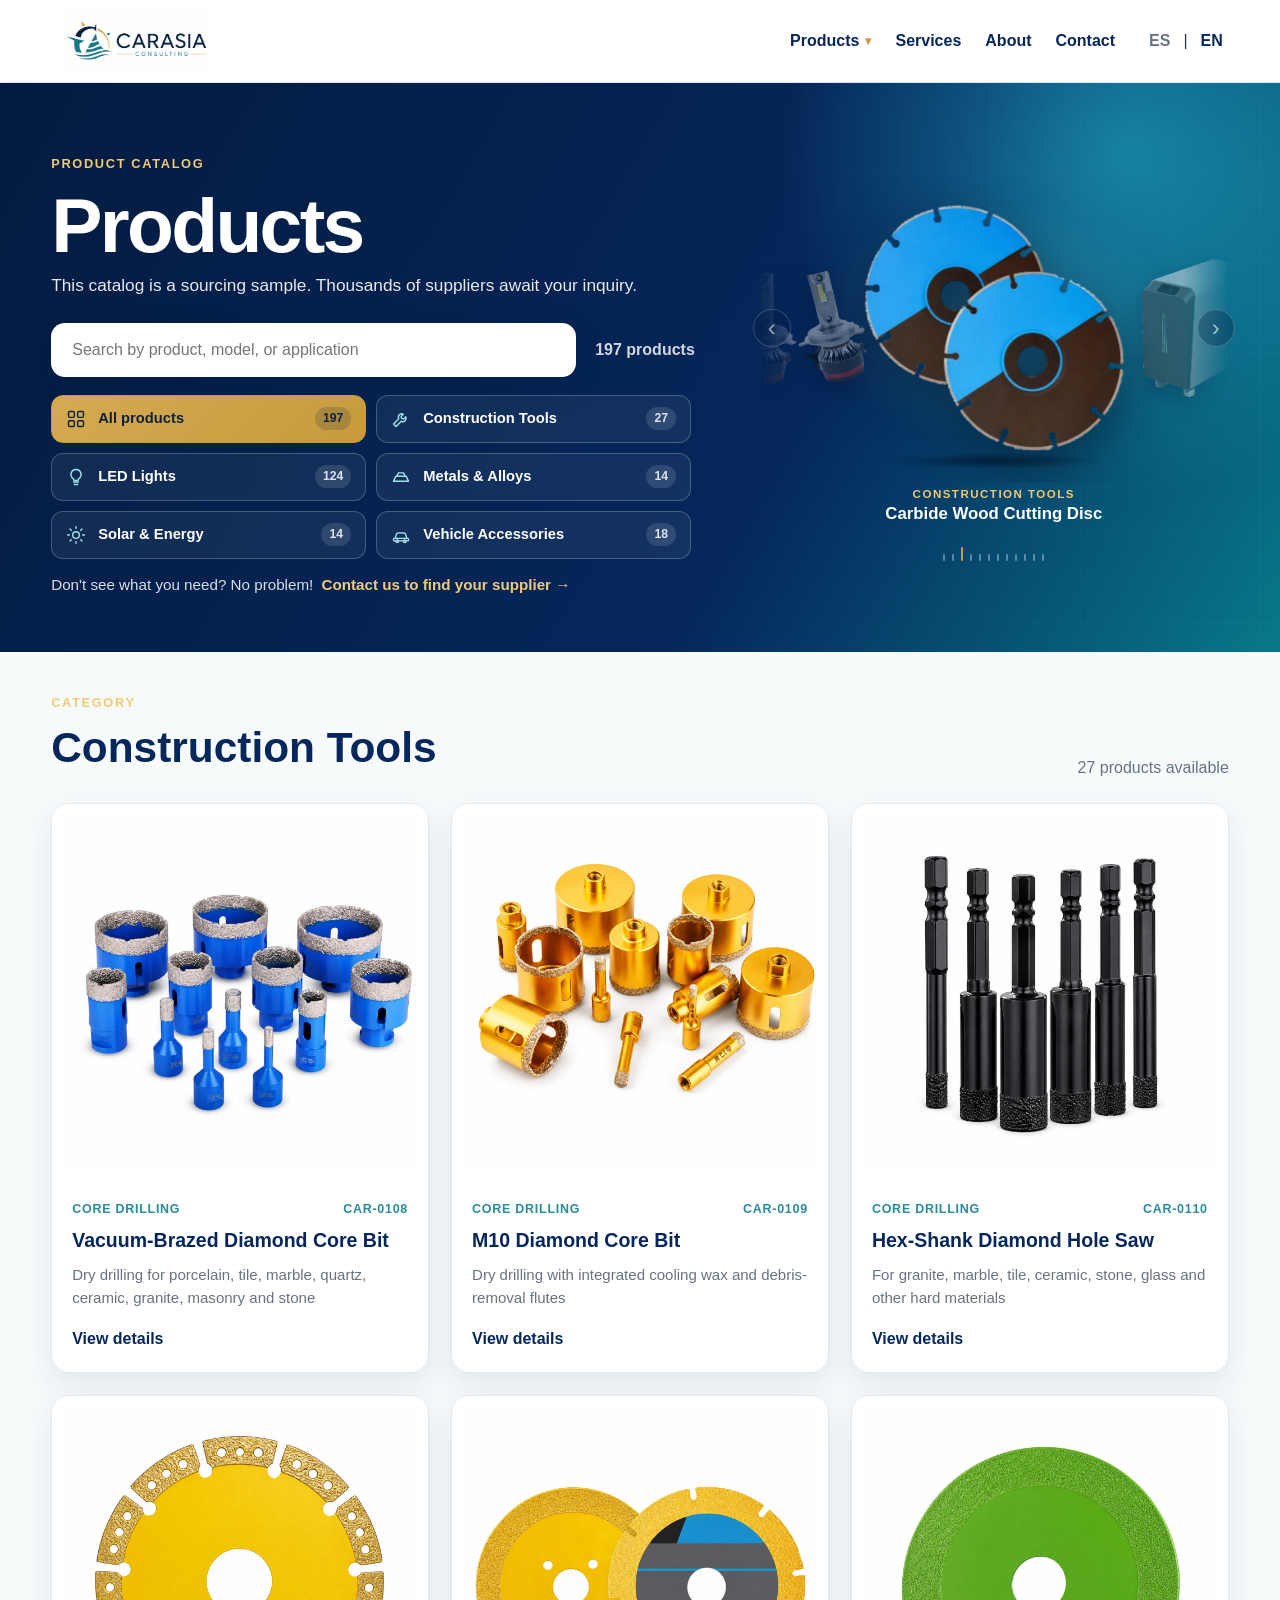
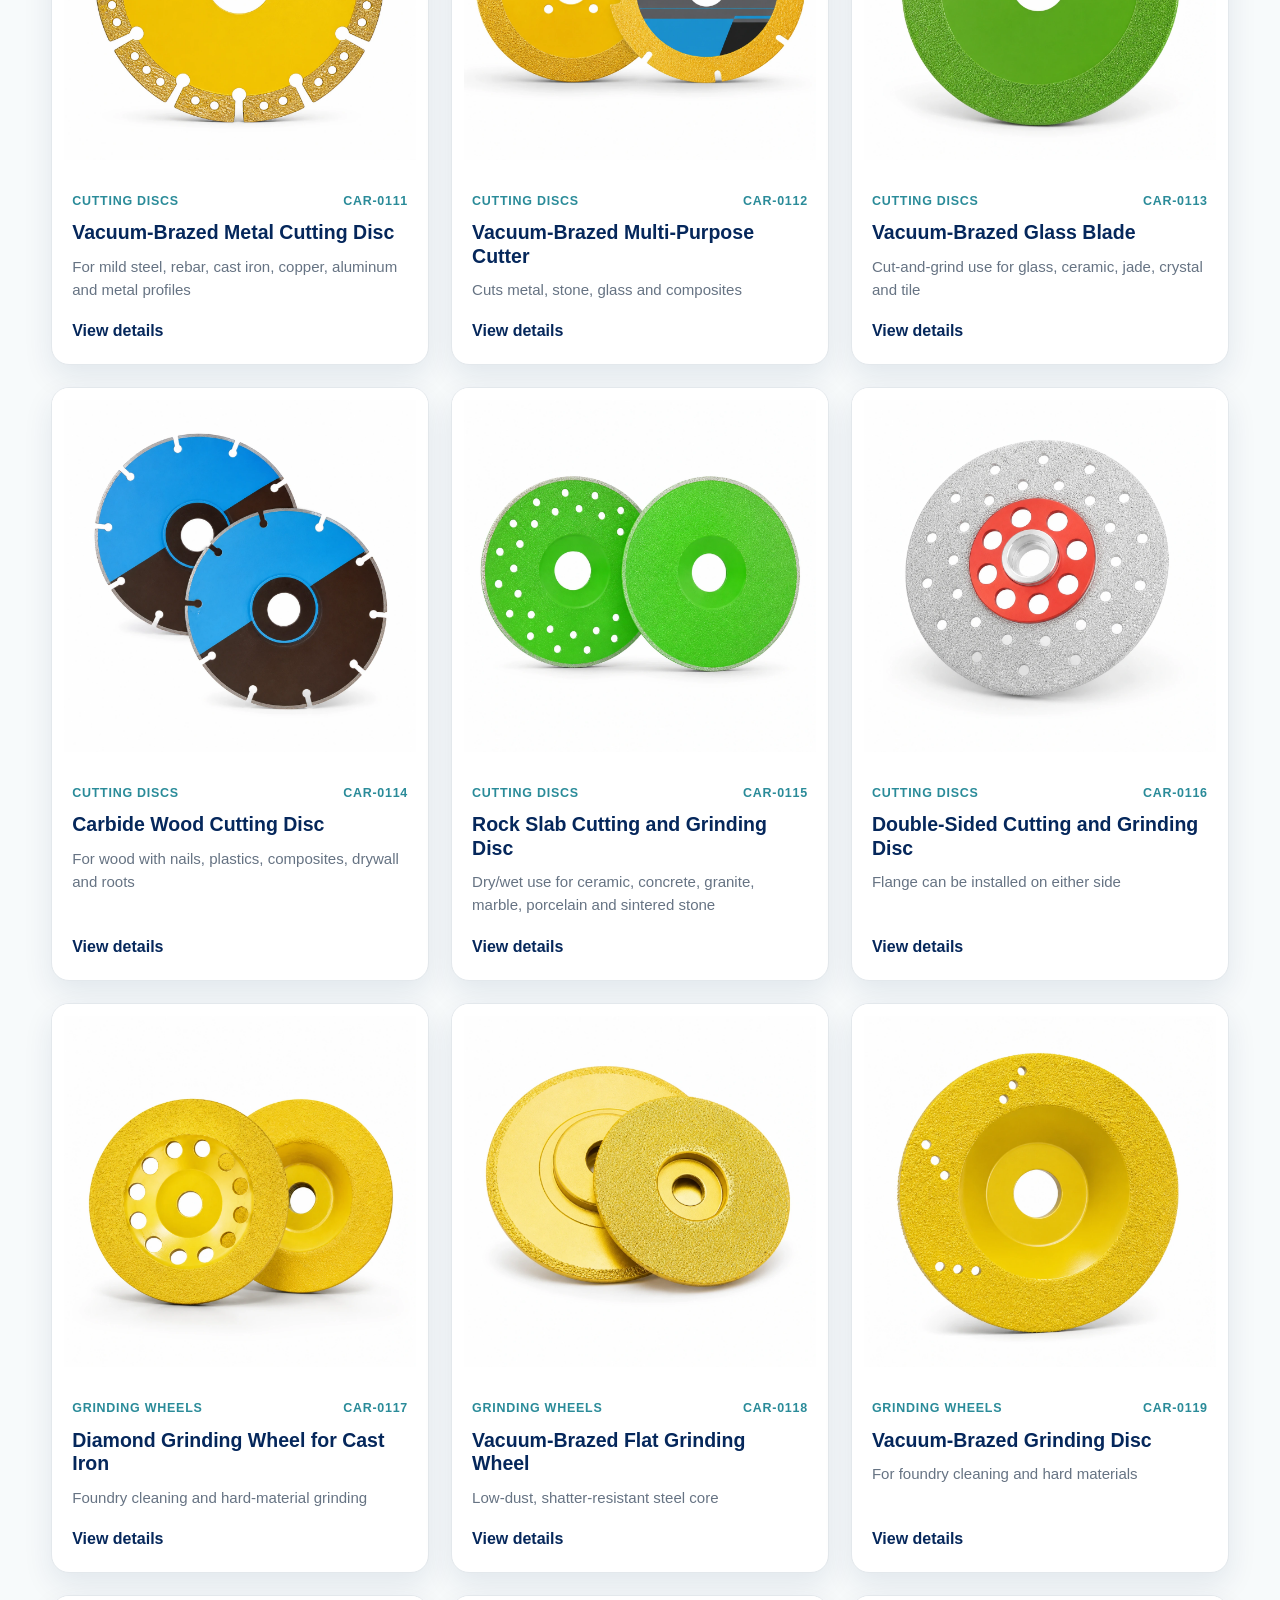
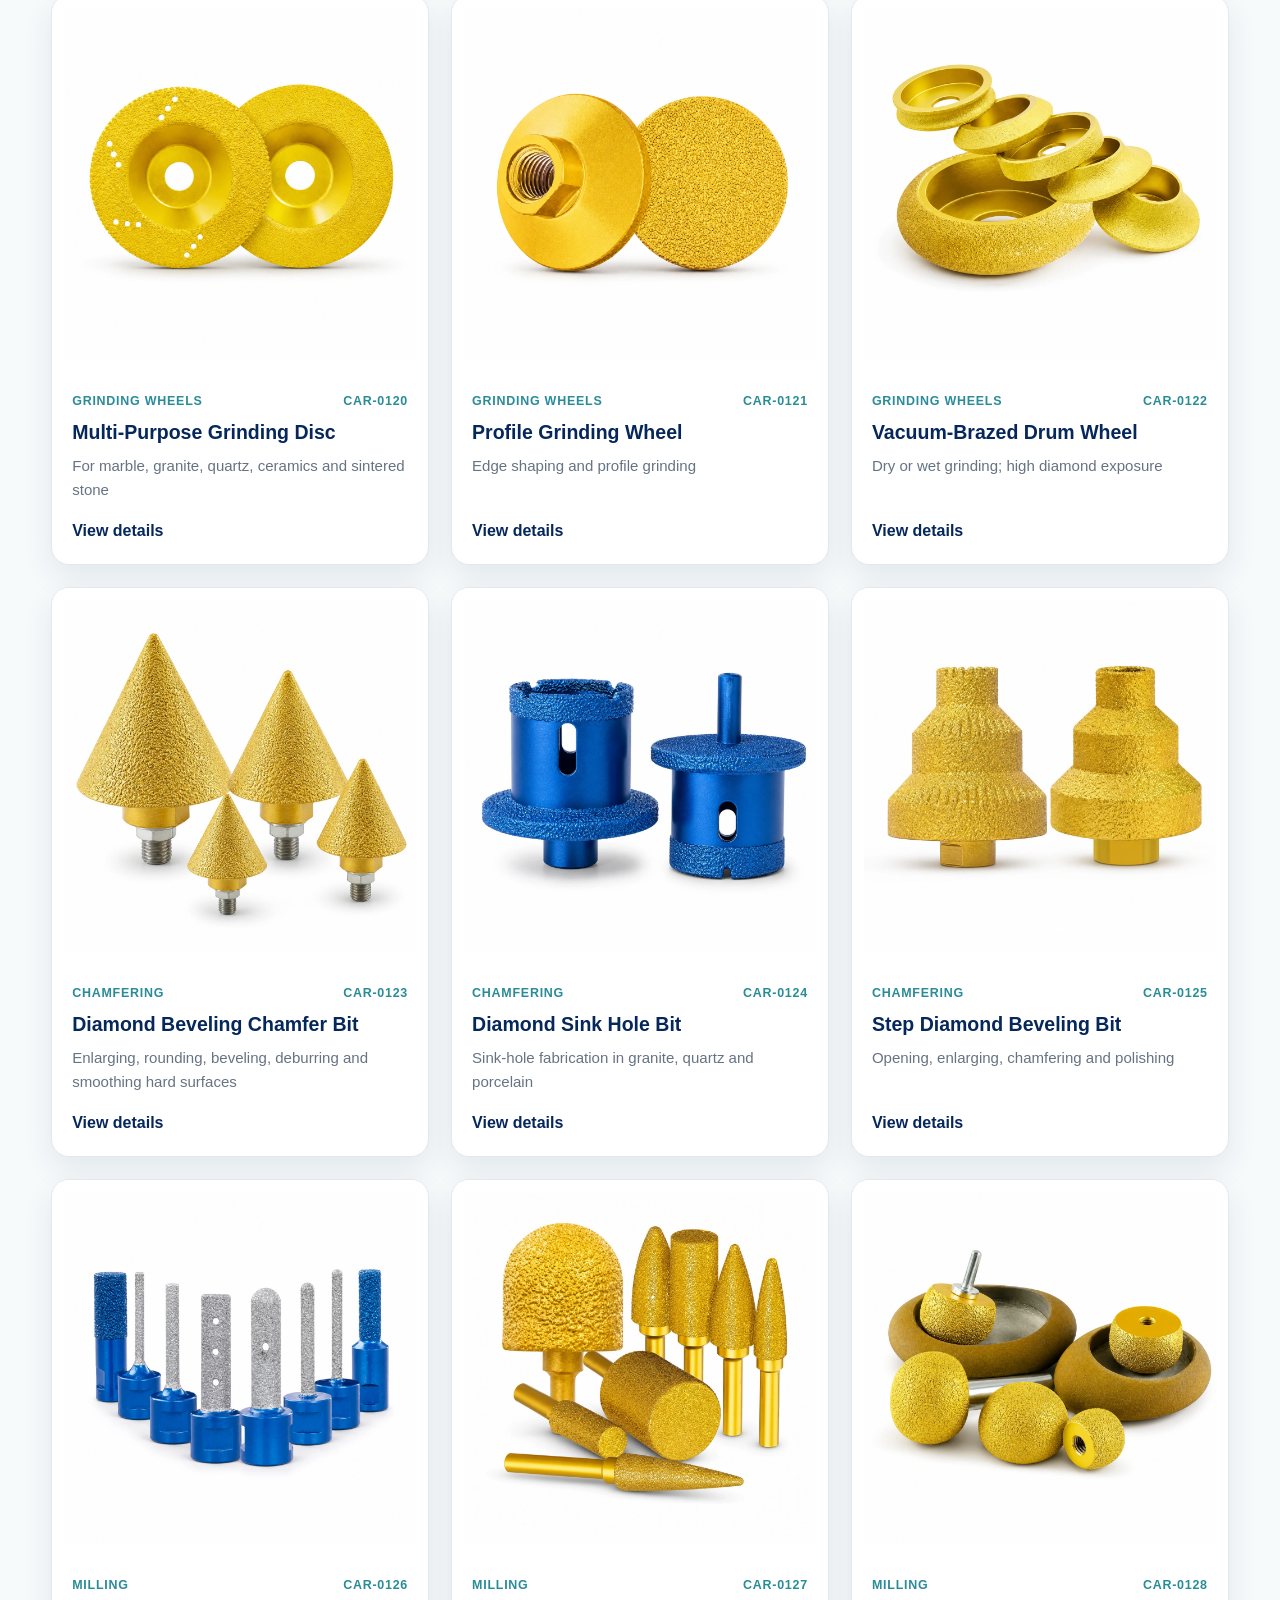
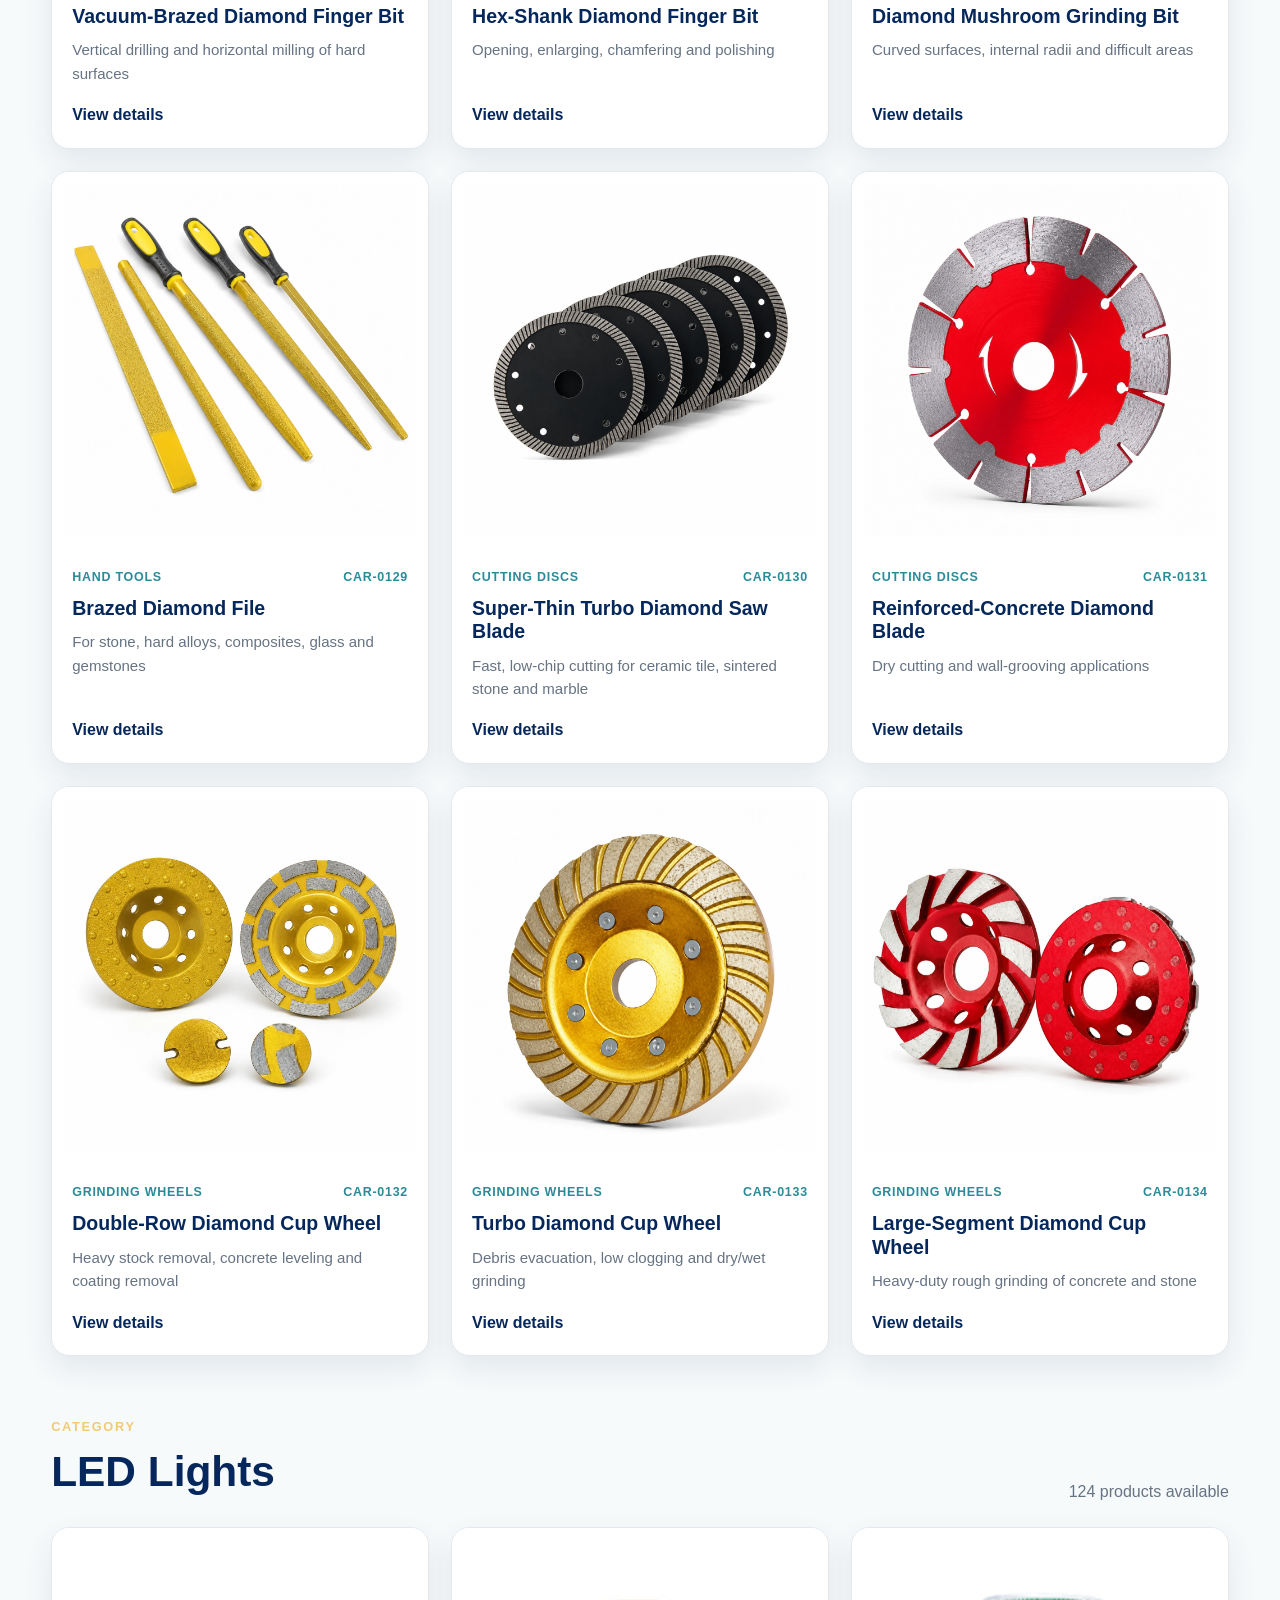
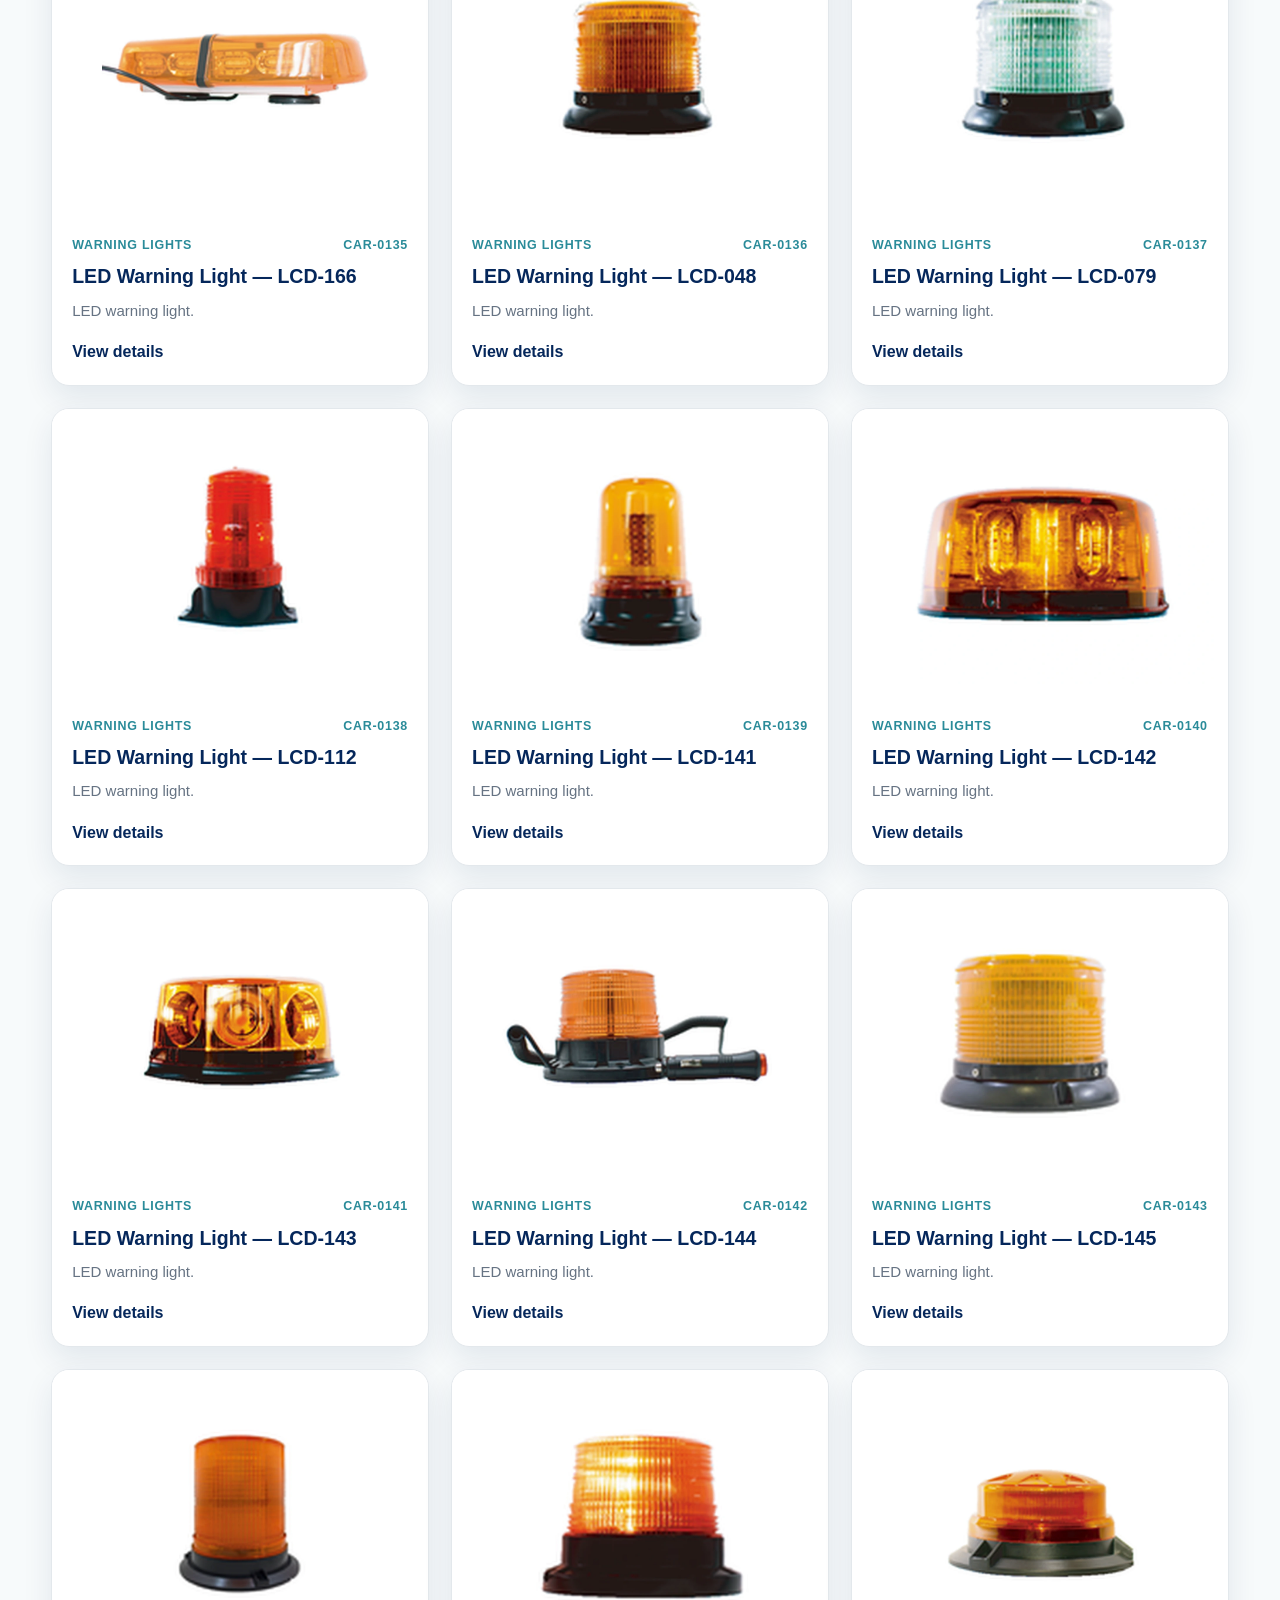
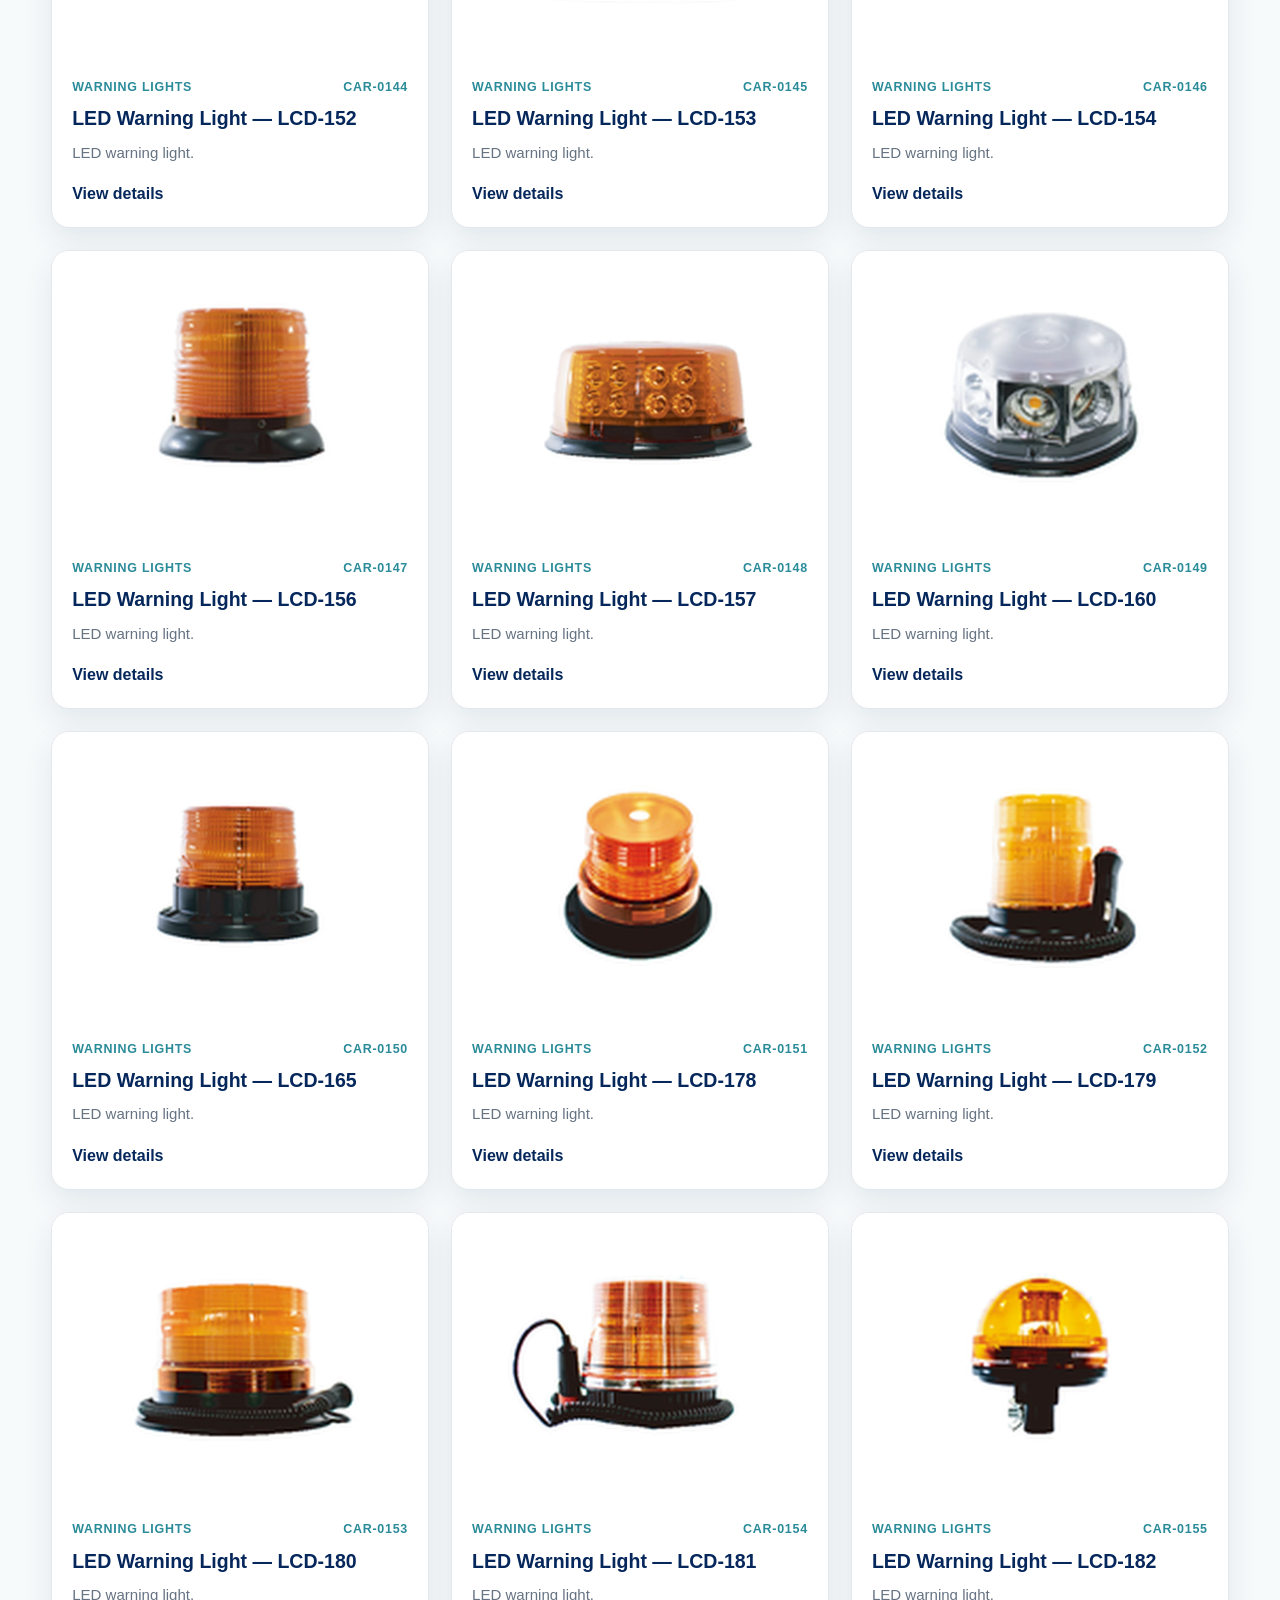
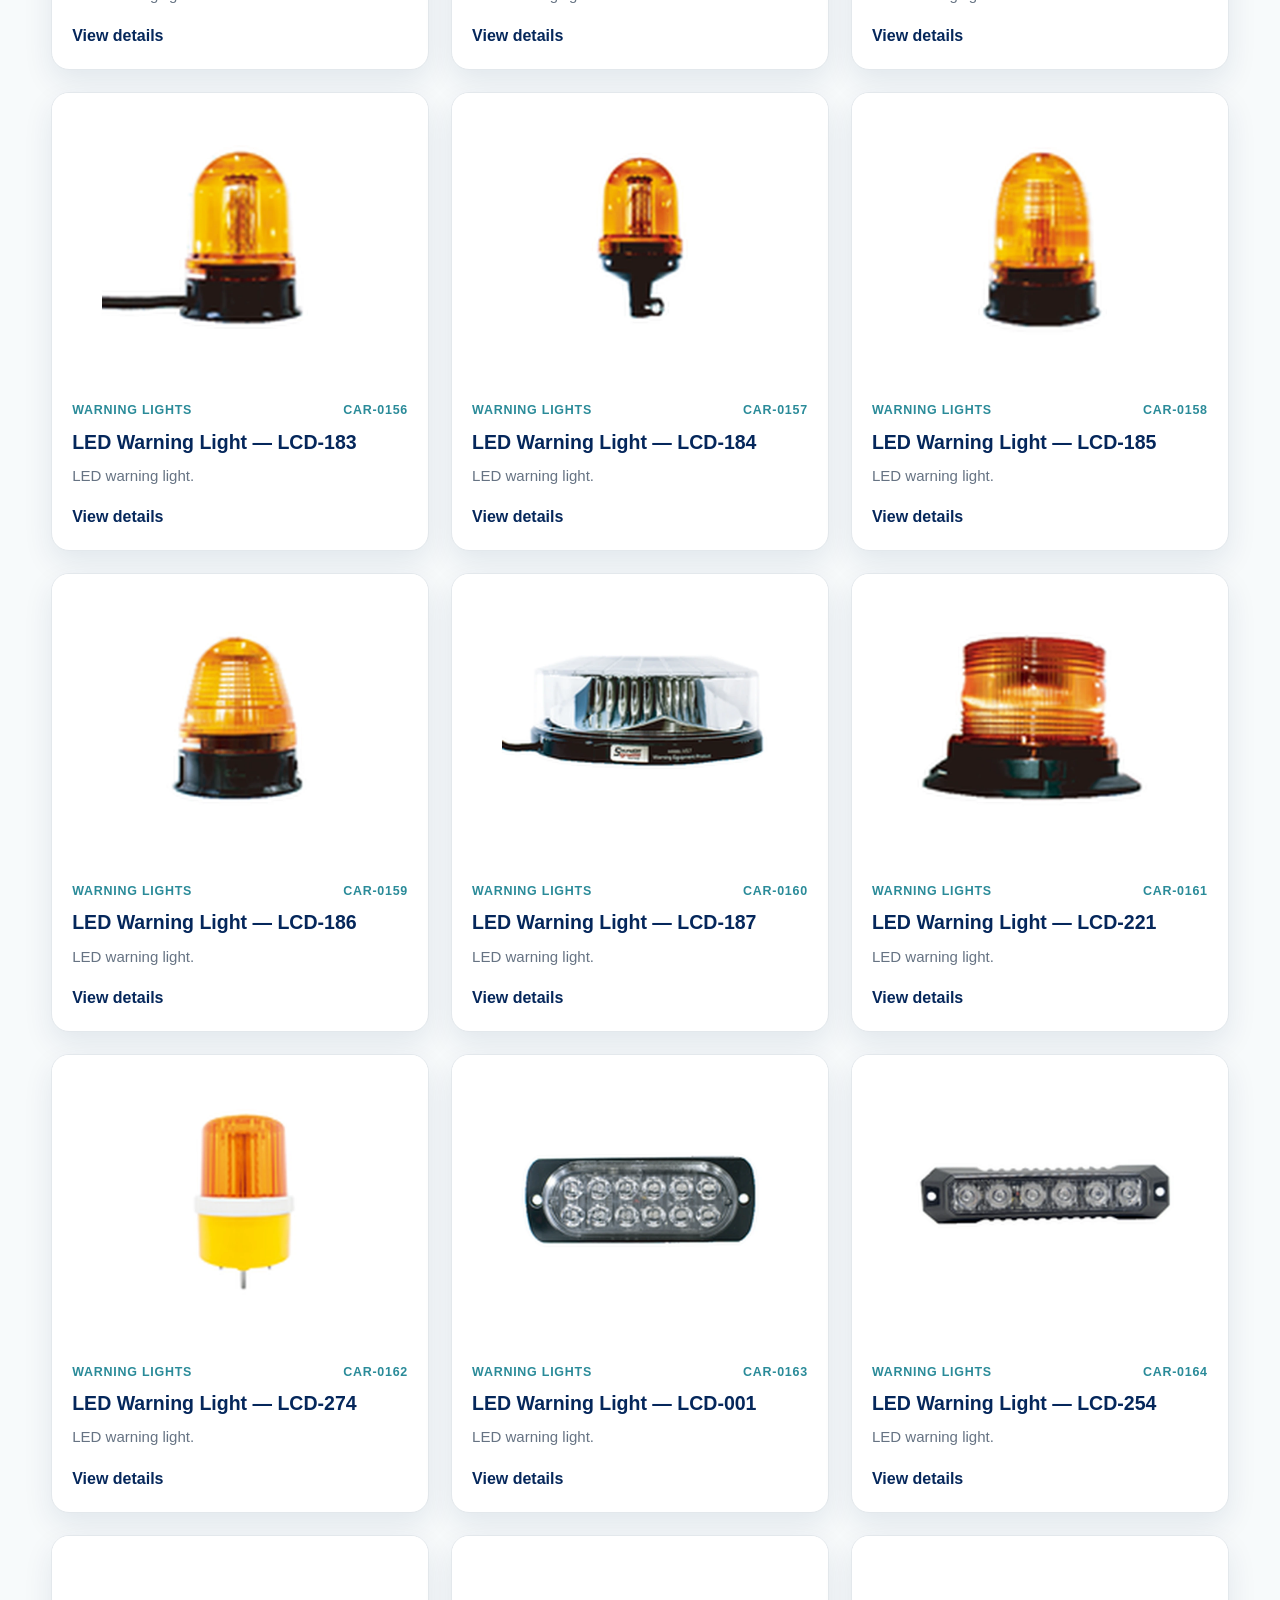
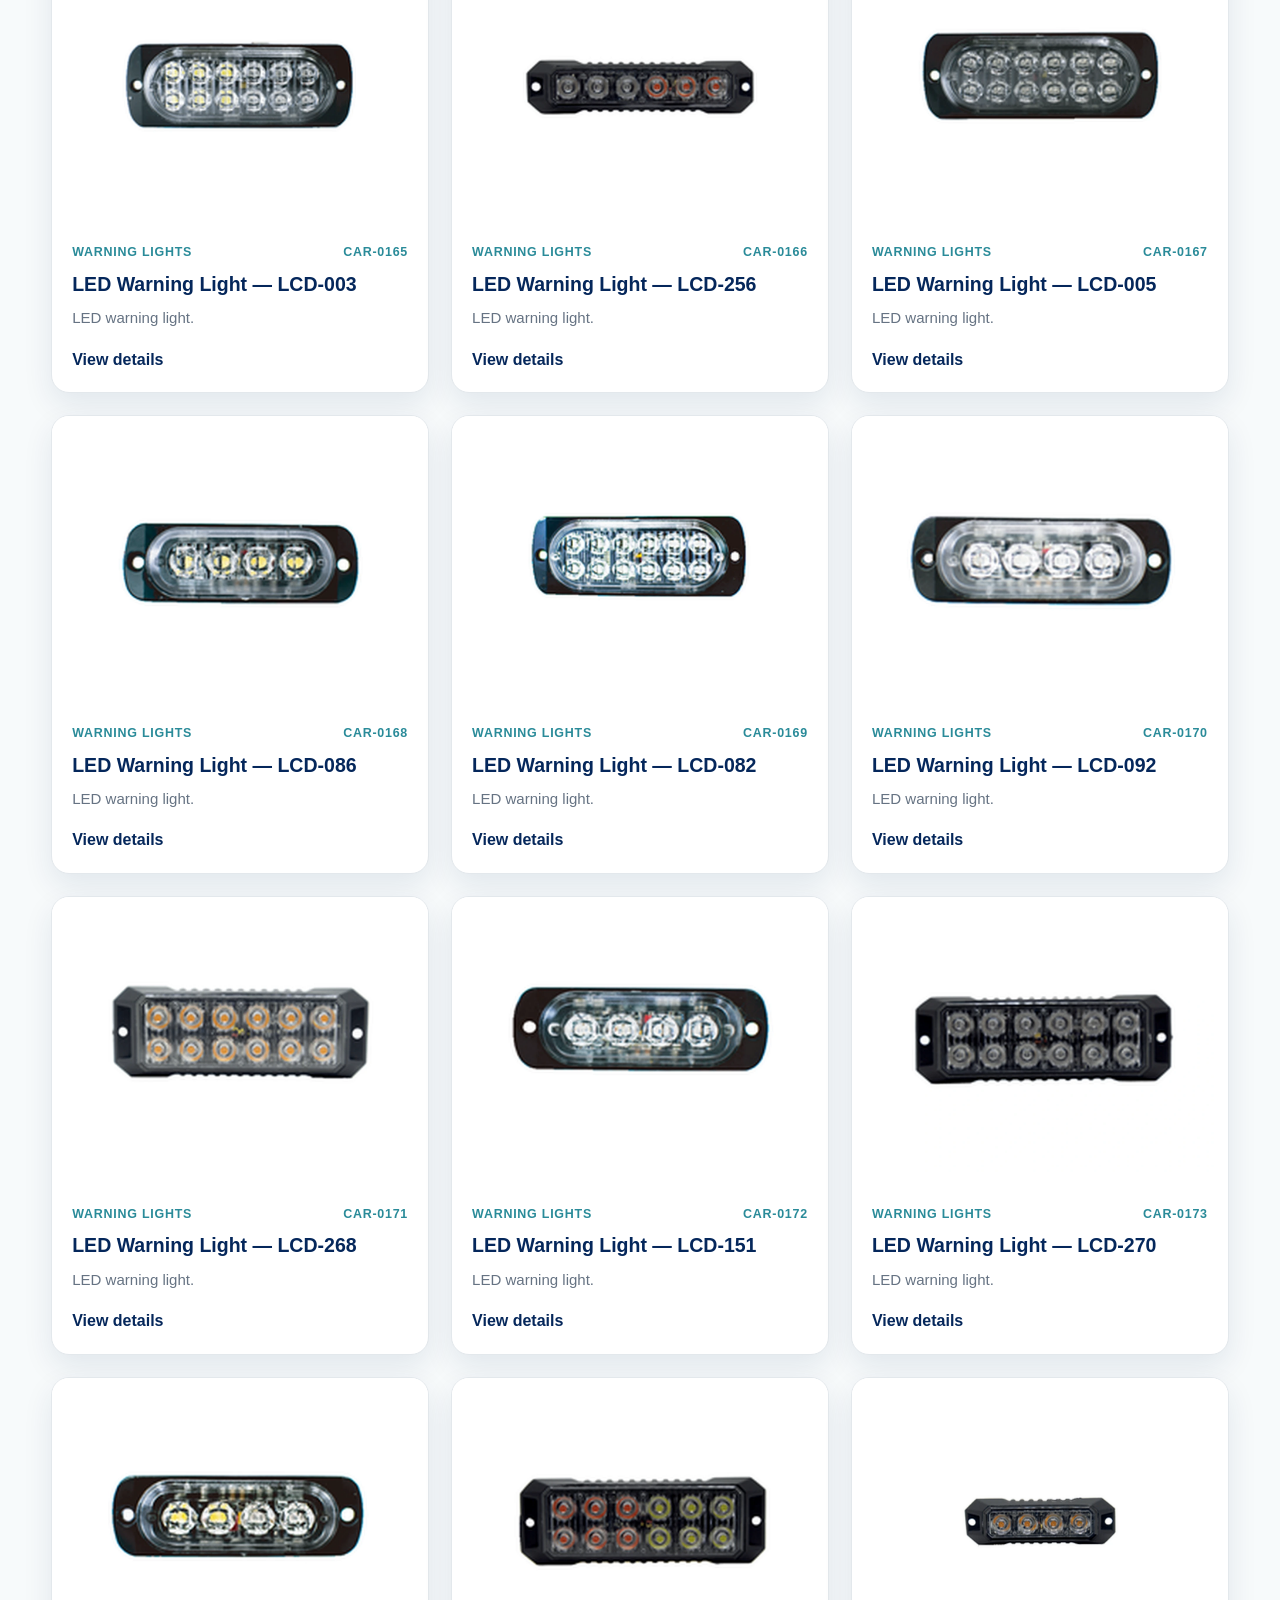
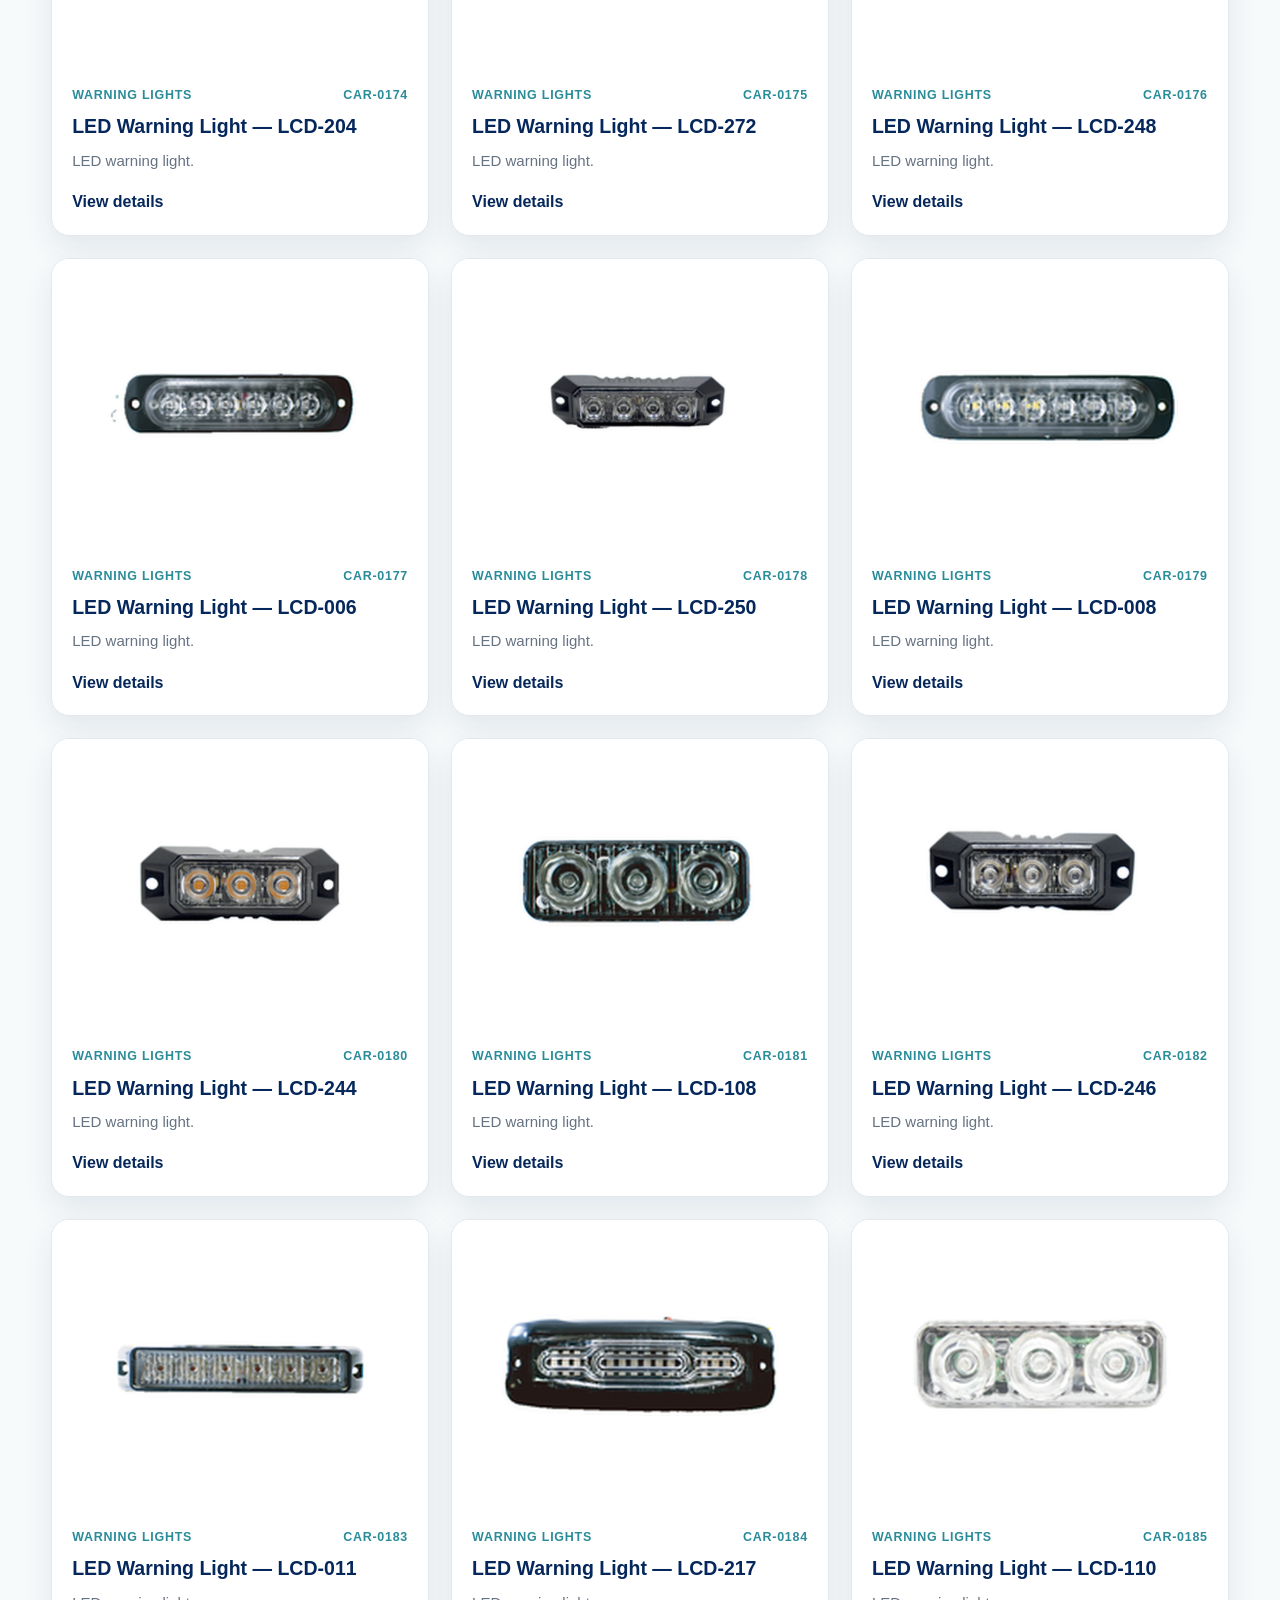
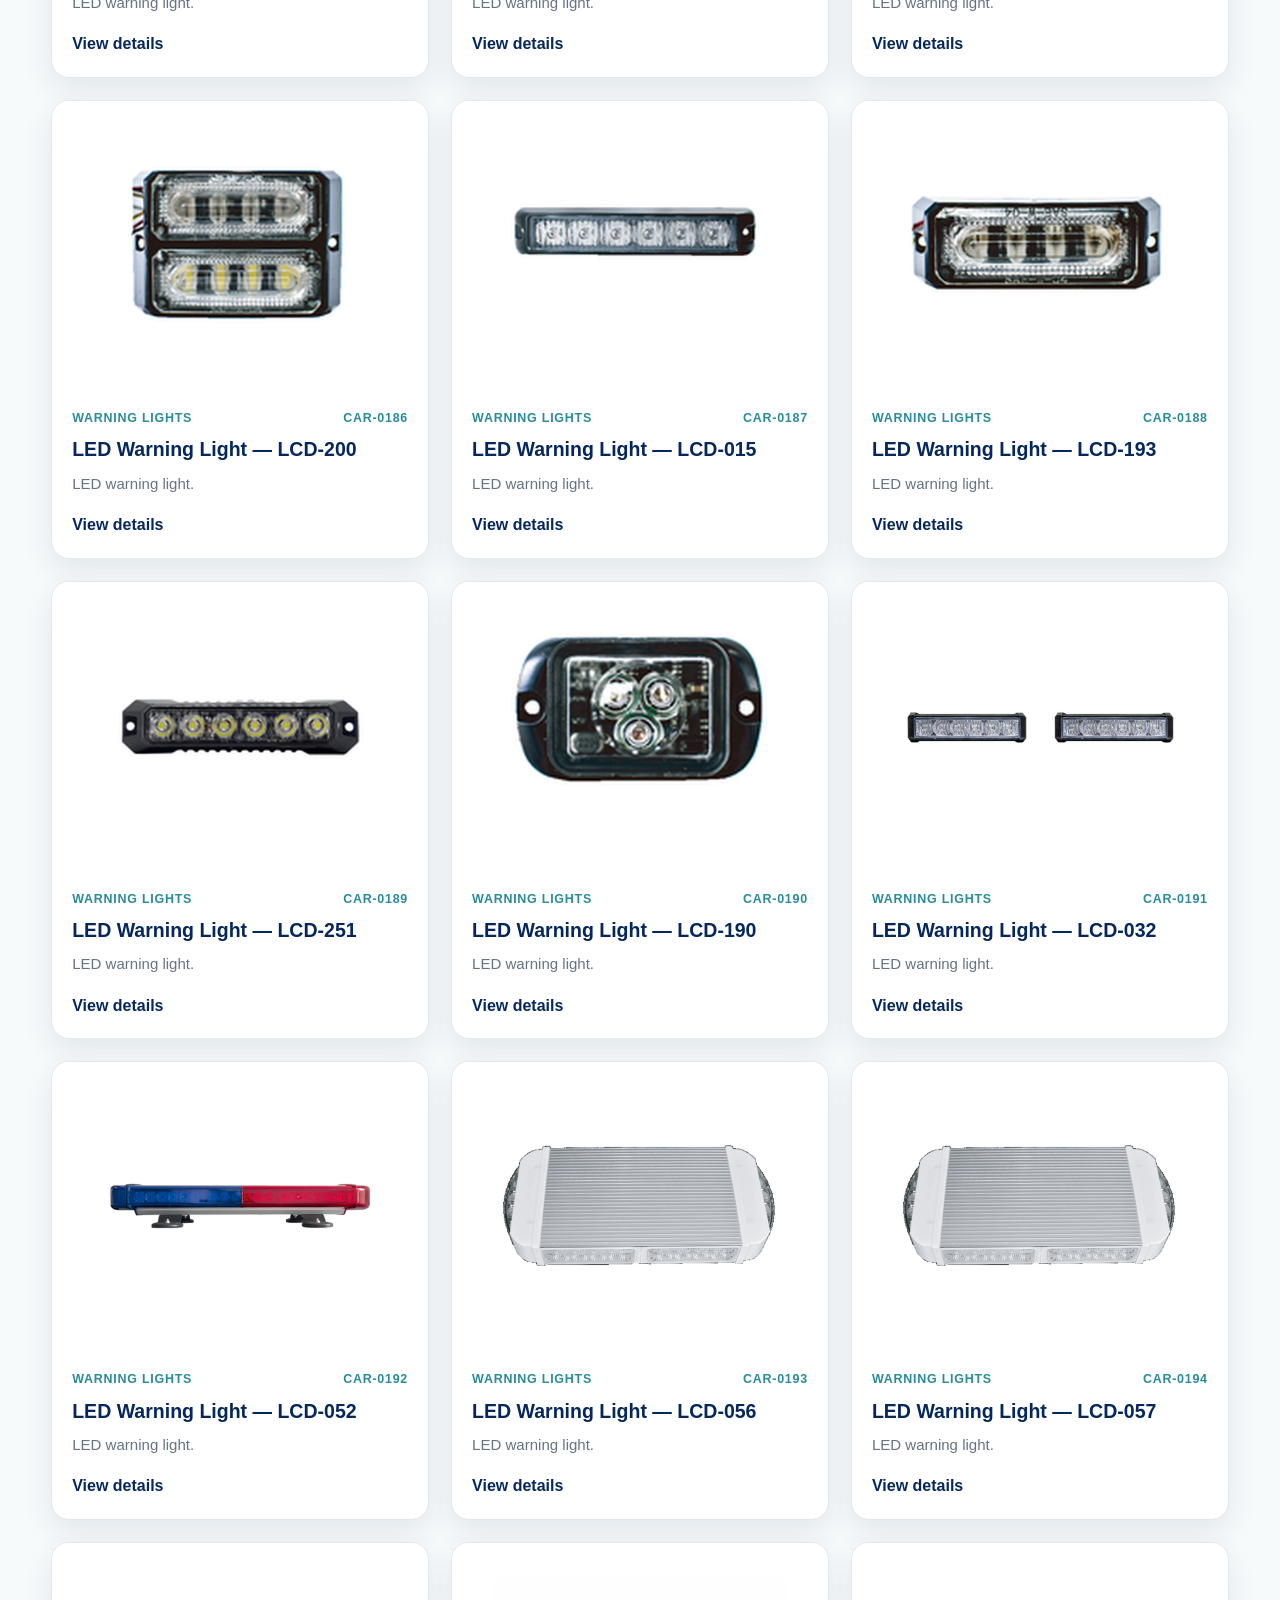
==== catalog.html @ eadda040 "Product page: rounded-rectangle buttons with icons (quote, WhatsApp, send)" ====
<!doctype html>
<html lang="en">
<head>
  <meta charset="utf-8">
  <meta name="viewport" content="width=device-width, initial-scale=1">
  <meta name="description" content="Product catalog available through Carasia Consulting.">
  <title>Products | Carasia Consulting</title>
  <link rel="icon" href="favicon.ico" sizes="any">
  <link rel="icon" href="favicon-32.png" type="image/png" sizes="32x32">
  <link rel="apple-touch-icon" href="apple-touch-icon.png">
  <meta name="theme-color" content="#05275b">
  <meta property="og:type" content="website">
  <meta property="og:site_name" content="Carasia Consulting">
  <meta property="og:title" content="Products | Carasia Consulting">
  <meta property="og:description" content="Browse products we source from verified suppliers in China: vehicle accessories, construction tools, LED lights, solar and energy, metals and alloys.">
  <meta property="og:url" content="https://carasiaconsulting.com/catalog.html">
  <meta property="og:image" content="https://carasiaconsulting.com/assets/social-preview.jpg">
  <meta property="og:image:width" content="1200">
  <meta property="og:image:height" content="630">
  <meta name="twitter:card" content="summary_large_image">
  <link rel="stylesheet" href="assets/catalog.css?v=20261107-30">
</head>
<body data-page="catalog">
  <header class="catalog-header">
    <div class="container catalog-nav">
      <a class="catalog-logo" href="index.html" aria-label="Carasia Consulting"><img src="carasia-logo.webp" alt="Carasia Consulting"></a>
      <nav class="catalog-links" id="catalog-navigation" data-aria-en="Main navigation" data-aria-es="Navegación principal" aria-label="Main navigation">
        <details class="products-menu">
          <summary><span data-en="Products" data-es="Productos">Products</span></summary>
          <div class="products-dropdown">
            <a href="catalog.html" data-category="all" data-en="All Products" data-es="Todos los productos">All Products</a>
            <a href="catalog.html?category=Vehicle%20Accessories" data-category="Vehicle Accessories" data-en="Vehicle Accessories" data-es="Accesorios para vehículos">Vehicle Accessories</a>
            <a href="catalog.html?category=Construction%20Tools" data-category="Construction Tools" data-en="Construction Tools" data-es="Herramientas de construcción">Construction Tools</a>
            <a href="catalog.html?category=Metals%20%26%20Alloys" data-category="Metals &amp; Alloys" data-en="Metals &amp; Alloys" data-es="Metales y aleaciones">Metals &amp; Alloys</a>
            <a href="catalog.html?category=LED%20Lights" data-category="LED Lights" data-en="LED Lights" data-es="Luces LED">LED Lights</a>
            <a href="catalog.html?category=Solar%20%26%20Energy" data-category="Solar &amp; Energy" data-en="Solar &amp; Energy" data-es="Energía solar y almacenamiento">Solar &amp; Energy</a>
          </div>
        </details>
        <a href="index.html#process" data-en="Services" data-es="Servicios">Services</a>
        <a href="index.html#proof" data-en="About" data-es="Nosotros">About</a>
        <a href="index.html#contact" data-en="Contact" data-es="Contacto">Contact</a>
      </nav>
      <div class="language-switcher" data-aria-en="Language" data-aria-es="Idioma" aria-label="Language">
        <button class="lang-button" type="button" data-lang="es">ES</button><span>|</span>
        <button class="lang-button active" type="button" data-lang="en">EN</button>
      </div>
      <button class="catalog-menu-button" type="button" aria-controls="catalog-navigation" aria-expanded="false" aria-label="Open menu"><span></span></button>
    </div>
  </header>
  <main>
    <section class="catalog-hero">
      <div class="container has-showcase">
        <div class="catalog-hero-content">
          <span class="eyebrow" data-en="Product Catalog" data-es="Catálogo de productos">Product Catalog</span>
          <h1 data-en="Products" data-es="Productos">Products</h1>
          <p data-en="This catalog is a sourcing sample. Thousands of suppliers await your inquiry." data-es="Este catálogo es una muestra de abastecimiento. Miles de proveedores esperan su consulta.">This catalog is a sourcing sample. Thousands of suppliers await your inquiry.</p>
          <div class="catalog-tools" data-aria-en="Catalog tools" data-aria-es="Herramientas del catálogo" aria-label="Catalog tools">
            <div class="search-row">
              <input id="product-search" type="search" data-placeholder-en="Search by product, model, or application" data-placeholder-es="Buscar por producto, modelo o aplicación" placeholder="Search by product, model, or application" data-aria-en="Search products" data-aria-es="Buscar productos" aria-label="Search products">
              <div class="result-count" id="result-count"></div>
            </div>
            <div class="filter-row" id="category-filters"></div>
            <p class="catalog-help">
              <span data-en="Don't see what you need? No problem!" data-es="¿No ve lo que necesita? ¡No hay problema!">Don't see what you need? No problem!</span>
              <a href="index.html#contact" data-umami-event="catalog-request-product" data-en="Contact us to find your supplier →" data-es="Contáctenos para encontrar su proveedor →">Contact us to find your supplier →</a>
            </p>
          </div>
        </div>
        <aside class="hero-showcase" id="hero-showcase"></aside>
        <div class="trade-globe" aria-hidden="true"><span></span><span></span><span></span></div>
      </div>
    </section>
    <section class="catalog-content"><div class="container" id="catalog-results"></div></section>
  </main>
  <footer class="catalog-footer"><div class="container"><span>© <span class="current-year">2026</span> Carasia Consulting · <a href="privacy.html" data-en="Privacy" data-es="Privacidad">Privacy</a></span><span data-en="Product sourcing with clear communication" data-es="Abastecimiento de productos con comunicación clara">Product sourcing with clear communication</span></div></footer>
  <script src="assets/catalog.js?v=20261107-30"></script>
  <script>
    const catalogMenuButton = document.querySelector(".catalog-menu-button");
    const catalogNavigation = document.getElementById("catalog-navigation");
    const menuLabel = open => document.documentElement.lang === "es"
      ? (open ? "Cerrar menú" : "Abrir menú")
      : (open ? "Close menu" : "Open menu");
    catalogMenuButton?.addEventListener("click", () => {
      const isOpen = catalogMenuButton.getAttribute("aria-expanded") === "true";
      catalogMenuButton.setAttribute("aria-expanded", String(!isOpen));
      catalogMenuButton.setAttribute("aria-label", menuLabel(!isOpen));
      catalogNavigation?.classList.toggle("mobile-open", !isOpen);
    });
    catalogNavigation?.querySelectorAll("a").forEach(link => link.addEventListener("click", () => {
      catalogNavigation.classList.remove("mobile-open");
      catalogMenuButton?.setAttribute("aria-expanded", "false");
      catalogMenuButton?.setAttribute("aria-label", menuLabel(false));
    }));
  </script>
</body>
</html>
---- assets/catalog.css ----
:root {
  --blue: #05275b;
  --teal: #2a8b99;
  --gold: #c89a3d;
  --white: #fff;
  --off-white: #f5f7f8;
  --text: #263342;
  --muted: #667383;
  --border: #d9e1e6;
  --shadow: 0 18px 45px rgba(5, 39, 91, .13);
  --radius: 18px;
  --max-width: 1180px;
}

* {
  box-sizing: border-box;
}

html {
  scroll-behavior: smooth;
}

body {
  margin: 0;
  overflow-x: hidden;
  font-family: Arial, Helvetica, sans-serif;
  color: var(--text);
  background: #f7fafb;
  line-height: 1.55;
}

a {
  color: inherit;
  text-decoration: none;
}

button, input {
  font: inherit;
}

img {
  max-width: 100%;
}

.container {
  width: min(92%, var(--max-width));
  margin: 0 auto;
}

.catalog-header {
  position: sticky;
  top: 0;
  z-index: 20;
  background: rgba(255, 255, 255, .96);
  border-bottom: 1px solid rgba(217, 225, 230, .9);
  backdrop-filter: blur(14px);
}

.catalog-nav {
  min-height: 82px;
  display: flex;
  align-items: center;
  gap: 28px;
}

.catalog-logo img {
  display: block;
  width: 168px;
  max-height: 62px;
  object-fit: contain;
}

.catalog-links {
  display: flex;
  align-items: center;
  gap: 24px;
  margin-left: auto;
  font-weight: 700;
  color: var(--blue);
}

.catalog-links a:hover {
  color: var(--teal);
}

.language-switcher {
  display: flex;
  align-items: center;
  gap: 7px;
  white-space: nowrap;
}

.lang-button {
  border: 0;
  background: transparent;
  color: var(--muted);
  cursor: pointer;
  font-weight: 800;
}

.lang-button.active {
  color: var(--blue);
}

.products-menu {
  position: relative;
}

.products-menu summary {
  display: flex;
  align-items: center;
  gap: 6px;
  color: var(--blue);
  cursor: pointer;
  font-weight: 700;
  list-style: none;
}

.products-menu summary::-webkit-details-marker {
  display: none;
}

.products-menu summary::after {
  content: "▾";
  color: var(--gold);
  font-size: .75rem;
  transition: transform .2s ease;
}

.products-menu[open] summary::after {
  transform: rotate(180deg);
}

.products-dropdown {
  position: absolute;
  top: calc(100% + 14px);
  left: 0;
  z-index: 50;
  min-width: 275px;
  overflow: hidden;
  padding: 8px;
  border: 1px solid var(--border);
  border-radius: 14px;
  background: white;
  box-shadow: var(--shadow);
}

.products-dropdown a {
  display: block;
  padding: 11px 13px;
  border-radius: 9px;
  color: var(--blue);
  white-space: nowrap;
}

.products-dropdown a:hover {
  color: var(--blue);
  background: var(--off-white);
}

.products-dropdown a[data-category="all"] {
  margin-bottom: 5px;
  border-bottom: 1px solid var(--border);
  border-radius: 9px 9px 0 0;
  color: var(--teal);
}

.catalog-menu-button {
  display: none;
  width: 46px;
  height: 46px;
  align-items: center;
  justify-content: center;
  padding: 0;
  border: 1px solid var(--border);
  border-radius: 12px;
  color: var(--blue);
  background: white;
  cursor: pointer;
}

.catalog-menu-button span, .catalog-menu-button::before, .catalog-menu-button::after {
  content: "";
  display: block;
  width: 21px;
  height: 2px;
  border-radius: 2px;
  background: currentColor;
  transition: .2s ease;
}

.catalog-menu-button span {
  margin: 5px 0;
}

.catalog-menu-button[aria-expanded="true"] span {
  opacity: 0;
}

.catalog-menu-button[aria-expanded="true"]::before {
  transform: translateY(7px) rotate(45deg);
}

.catalog-menu-button[aria-expanded="true"]::after {
  transform: translateY(-7px) rotate(-45deg);
}

.catalog-hero {
  position: relative;
  overflow: hidden;
  padding: 68px 0 56px;
  color: white;
  background: radial-gradient(circle at 88% 12%, rgba(39, 194, 216, .52), transparent 28%), linear-gradient(120deg, #031b40, var(--blue) 62%, #08788a);
}

.catalog-hero::after {
  content: "";
  position: absolute;
  inset: 0;
  opacity: .14;
  background-image: linear-gradient(rgba(255, 255, 255, .18) 1px, transparent 1px), linear-gradient(90deg, rgba(255, 255, 255, .18) 1px, transparent 1px);
  background-size: 90px 90px;
  mask-image: linear-gradient(90deg, transparent 42%, #000);
}

.catalog-hero .container, .catalog-hero-content {
  position: relative;
  z-index: 2;
}

.catalog-hero-content {
  max-width: 720px;
}

.eyebrow {
  color: #f1ca76;
  font-size: .8rem;
  font-weight: 900;
  letter-spacing: .13em;
  text-transform: uppercase;
}

.catalog-hero h1 {
  max-width: 840px;
  margin: 10px 0 8px;
  font-family: Arial, Helvetica, sans-serif;
  font-size: clamp(2.7rem, 6vw, 4.9rem);
  line-height: 1.02;
  letter-spacing: -.035em;
}

.catalog-hero p {
  max-width: 720px;
  margin: 0;
  color: rgba(255, 255, 255, .9);
  font-size: 1.08rem;
}

.trade-globe {
  position: absolute;
  right: -90px;
  top: -160px;
  width: 620px;
  height: 620px;
  border: 1px solid rgba(200, 154, 61, .38);
  border-radius: 50%;
  opacity: .72;
  box-shadow: inset 0 0 80px rgba(42, 139, 153, .28);
}

.trade-globe::before, .trade-globe::after, .trade-globe span {
  content: "";
  position: absolute;
  inset: 13%;
  border: 1px solid rgba(255, 255, 255, .18);
  border-radius: 50%;
}

.trade-globe::after {
  inset: 30% 7%;
}

.trade-globe span:nth-child(1) {
  inset: 8% 34%;
}

.trade-globe span:nth-child(2) {
  inset: 18% 17%;
  transform: rotate(28deg);
  border-color: rgba(200, 154, 61, .32);
}

.trade-globe span:nth-child(3) {
  inset: 42% -4%;
}

.catalog-tools {
  padding-top: 24px;
}

.search-row {
  display: grid;
  grid-template-columns: minmax(220px, 1fr) auto;
  gap: 14px;
}

.search-row input {
  width: 100%;
  min-width: 0;
  min-height: 54px;
  padding: 0 20px;
  border: 1px solid rgba(255, 255, 255, .68);
  border-radius: 14px;
  background: white;
  box-shadow: 0 12px 30px rgba(2, 20, 48, .16);
  outline: none;
}

.search-row input:focus {
  border-color: var(--teal);
  box-shadow: 0 0 0 3px rgba(42, 139, 153, .14);
}

/* Category tiles: an even grid instead of a wrapping jumble of pills */
.filter-row {
  display: grid;
  grid-template-columns: repeat(2, minmax(0, 1fr));
  gap: 10px;
  margin-top: 18px;
  max-width: 640px;
}

.filter-button {
  display: grid;
  grid-template-columns: 22px minmax(0, 1fr) auto;
  align-items: center;
  gap: 10px;
  min-height: 48px;
  padding: 10px 14px;
  border: 1px solid rgba(255, 255, 255, .22);
  border-radius: 12px;
  background: rgba(255, 255, 255, .06);
  color: white;
  cursor: pointer;
  font-weight: 800;
  font-size: .92rem;
  text-align: left;
  transition: background .2s ease, border-color .2s ease;
}
.filter-icon svg {
  display: block;
  width: 20px;
  height: 20px;
  fill: none;
  stroke: #9fe3e8;
  stroke-width: 1.7;
  stroke-linecap: round;
  stroke-linejoin: round;
}
.filter-label {
  /* long names wrap onto a second line instead of being cut off */
  line-height: 1.2;
  overflow-wrap: normal;
  word-break: normal;
  display: -webkit-box;
  -webkit-line-clamp: 2;
  -webkit-box-orient: vertical;
  overflow: hidden;
}
.filter-count {
  min-width: 30px;
  padding: 2px 8px;
  border-radius: 999px;
  background: rgba(255, 255, 255, .12);
  color: rgba(255, 255, 255, .85);
  font-size: .76rem;
  text-align: center;
}

/* "Don't see what you need?" line under the category tiles */
.catalog-help {
  max-width: 640px;
  margin: 14px 0 0 !important;
  color: rgba(255, 255, 255, .85) !important;
  font-size: .95rem !important;
}
.catalog-help a {
  margin-left: 4px;
  color: #f1ca76;
  font-weight: 800;
  white-space: nowrap;
}
.catalog-help a:hover { color: #fff; text-decoration: underline; }
.empty-state .catalog-help { max-width: none; color: var(--muted) !important; }
.empty-state .catalog-help a { color: var(--teal); }

/* Hover is a gentle highlight, so only the selected tile is gold */
.filter-button:hover {
  border-color: rgba(255, 255, 255, .5);
  background: rgba(255, 255, 255, .12);
}
.filter-button.active {
  border-color: var(--gold);
  background: linear-gradient(135deg, #d4aa52, var(--gold));
  color: #10213d;
}
.filter-button.active .filter-icon svg { stroke: #10213d; }
.filter-button.active .filter-count { background: rgba(16, 33, 61, .18); color: #10213d; }
.filter-button:focus-visible { outline: 3px solid #9fe3e8; outline-offset: 2px; }

.result-count {
  min-width: 105px;
  align-self: center;
  text-align: right;
  color: rgba(255, 255, 255, .82);
  font-weight: 700;
}

.catalog-content {
  padding: 38px 0 84px;
}

.category-block {
  margin-bottom: 58px;
}

.category-heading {
  display: flex;
  justify-content: space-between;
  align-items: end;
  gap: 18px;
  margin-bottom: 22px;
}

.category-heading h2 {
  margin: 0;
  color: var(--blue);
  font-size: clamp(1.8rem, 4vw, 2.65rem);
}

.category-heading p {
  margin: 5px 0 0;
  color: var(--muted);
}

.product-grid {
  display: grid;
  grid-template-columns: repeat(3, minmax(0, 1fr));
  gap: 22px;
}

.product-card {
  overflow: hidden;
  display: flex;
  flex-direction: column;
  min-width: 0;
  min-height: 100%;
  border: 1px solid #e3e8ec;
  border-radius: var(--radius);
  background: white;
  box-shadow: 0 12px 30px rgba(5, 39, 91, .09);
  transition: transform .2s ease, box-shadow .2s ease;
}

.product-card:hover {
  transform: translateY(-4px);
  box-shadow: var(--shadow);
}

.product-image {
  aspect-ratio: 4/3;
  display: grid;
  place-items: center;
  padding: 16px;
  background: linear-gradient(145deg, #eef2f3, #fff);
}

.product-image img {
  width: 100%;
  height: 100%;
  object-fit: contain;
}

.product-card-body {
  display: flex;
  flex: 1;
  flex-direction: column;
  min-width: 0;
  padding: 20px;
}

.product-meta {
  display: flex;
  justify-content: space-between;
  gap: 12px;
  margin-bottom: 10px;
  color: var(--teal);
  font-size: .78rem;
  font-weight: 900;
  letter-spacing: .06em;
  text-transform: uppercase;
}

.product-card h3 {
  margin: 0;
  overflow-wrap: anywhere;
  color: var(--blue);
  font-size: 1.22rem;
  line-height: 1.2;
}

.product-card p {
  margin: 10px 0 18px;
  color: var(--muted);
  font-size: .94rem;
}

.card-link {
  margin-top: auto;
  color: var(--blue);
  font-weight: 900;
}

.card-link:hover {
  color: var(--teal);
}

.empty-state {
  padding: 58px 24px;
  text-align: center;
  color: var(--muted);
  border: 1px dashed var(--border);
  border-radius: var(--radius);
  background: white;
}

.product-page {
  padding: 58px 0 88px;
}

.back-link {
  display: inline-block;
  margin-bottom: 24px;
  color: var(--teal);
  font-weight: 800;
}

.product-layout {
  display: grid;
  grid-template-columns: minmax(0, .95fr) minmax(0, 1.05fr);
  gap: 52px;
  align-items: start;
}

.product-gallery {
  position: sticky;
  top: 110px;
  min-height: 460px;
  display: grid;
  place-items: center;
  padding: 30px;
  border: 1px solid var(--border);
  border-radius: 24px;
  background: white;
  box-shadow: var(--shadow);
}

.product-gallery img {
  width: 100%;
  max-height: 520px;
  object-fit: contain;
}

.product-category {
  color: var(--gold);
  font-size: .82rem;
  font-weight: 900;
  letter-spacing: .1em;
  text-transform: uppercase;
}

.product-details {
  min-width: 0;
}

.product-details h1 {
  margin: 10px 0 8px;
  overflow-wrap: anywhere;
  color: var(--blue);
  font-size: clamp(2.2rem, 5vw, 4rem);
  line-height: 1.04;
}

.product-model {
  color: var(--teal);
  font-size: 1.05rem;
  font-weight: 800;
}

.product-intro {
  margin: 22px 0 30px;
  color: var(--muted);
  font-size: 1.08rem;
}

.detail-panel {
  margin: 22px 0;
  padding: 22px;
  border: 1px solid var(--border);
  border-radius: 16px;
  background: white;
}

.detail-panel h2 {
  margin: 0 0 9px;
  color: var(--blue);
  font-size: 1.18rem;
}

.detail-panel p {
  margin: 0;
  overflow-wrap: anywhere;
  color: var(--muted);
}

.cta-row {
  display: flex;
  flex-wrap: wrap;
  gap: 12px;
  margin-top: 30px;
}

.button {
  display: inline-flex;
  min-height: 50px;
  align-items: center;
  justify-content: center;
  gap: 10px;
  padding: 0 22px;
  /* rounded-rectangle shape, matching the category tiles */
  border-radius: 12px;
  font-weight: 900;
  text-align: center;
}
.button-icon {
  width: 20px;
  height: 20px;
  flex: 0 0 20px;
  fill: none;
  stroke: currentColor;
  stroke-width: 1.8;
  stroke-linecap: round;
  stroke-linejoin: round;
}

.button-primary {
  color: white;
  background: linear-gradient(135deg, var(--teal), #1c6673);
}

.button-secondary {
  color: var(--blue);
  border: 2px solid var(--blue);
  background: white;
}

.catalog-footer {
  padding: 34px 0;
  color: rgba(255, 255, 255, .72);
  background: var(--blue);
}

.catalog-footer .container {
  display: flex;
  justify-content: space-between;
  gap: 20px;
}

@media (max-width: 860px) {
  .catalog-nav {
    min-height: 72px;
    flex-wrap: wrap;
    gap: 10px 12px;
    padding: 9px 0;
  }

  .catalog-logo img {
    width: 148px;
  }

  .language-switcher {
    margin-left: auto;
  }

  .catalog-menu-button {
    display: inline-flex;
    flex-direction: column;
  }

  .catalog-links {
    order: 4;
    width: 100%;
    display: none;
    margin-left: 0;
    gap: 0;
    padding: 8px;
    border: 1px solid var(--border);
    border-radius: 14px;
    background: white;
    box-shadow: var(--shadow);
  }

  .catalog-links.mobile-open {
    display: flex;
    flex-direction: column;
  }

  .catalog-links > a, .products-menu summary {
    min-height: 46px;
    padding: 10px 12px;
    border-radius: 9px;
  }

  .products-dropdown {
    position: static;
    width: 100%;
    min-width: 0;
    margin: 2px 0 6px;
    padding: 4px 8px 8px 18px;
    border: 0;
    box-shadow: none;
  }

  .products-dropdown a {
    white-space: normal;
  }

  .product-grid {
    grid-template-columns: repeat(2, minmax(0, 1fr));
  }

  .product-layout {
    grid-template-columns: 1fr;
    gap: 34px;
  }

  .product-gallery {
    position: static;
    min-height: 350px;
  }

  .trade-globe {
    right: -300px;
    opacity: .38;
  }

}

@media (max-width: 560px) {
  .container {
    width: min(92%, 100% - 28px);
  }

  .catalog-logo img {
    width: 128px;
  }

  .language-switcher {
    gap: 2px;
  }

  .lang-button {
    padding: 4px;
    font-size: .82rem;
  }

  .catalog-menu-button {
    width: 42px;
    height: 42px;
  }

  .catalog-hero {
    padding: 44px 0 40px;
  }

  .catalog-hero h1 {
    font-size: clamp(2.35rem, 13vw, 3.35rem);
  }

  .catalog-hero p {
    font-size: 1rem;
  }

  .search-row {
    grid-template-columns: 1fr;
  }

  .search-row input {
    font-size: 16px;
  }

  .result-count {
    min-width: 0;
    text-align: left;
  }

  .filter-row {
    grid-template-columns: repeat(2, minmax(0, 1fr));
    gap: 8px;
  }

  .filter-button {
    grid-template-columns: minmax(0, 1fr) auto;
    gap: 4px;
    min-height: 44px;
    padding: 8px 8px 8px 10px;
    font-size: .84rem;
  }

  /* On phones the names need the room more than the icons do */
  .filter-icon { display: none; }
  .filter-label { -webkit-line-clamp: 3; -webkit-hyphens: auto; hyphens: auto; font-size: .8rem; }
  .filter-count { min-width: 22px; padding: 1px 5px; }

  .catalog-content {
    padding: 30px 0 58px;
  }

  .category-block {
    margin-bottom: 42px;
  }

  .product-grid {
    grid-template-columns: 1fr;
  }

  .category-heading {
    align-items: start;
    flex-direction: column;
  }

  .product-image {
    padding: 12px;
  }

  .product-meta {
    align-items: flex-start;
    flex-direction: column;
    gap: 3px;
  }

  .product-card-body {
    padding: 18px;
  }

  .product-page {
    padding: 34px 0 58px;
  }

  .product-gallery {
    min-height: 0;
    aspect-ratio: 4/3;
    padding: 18px;
    border-radius: 18px;
  }

  .product-details h1 {
    font-size: clamp(2rem, 11vw, 3rem);
  }

  .product-intro {
    font-size: 1rem;
  }

  .detail-panel {
    padding: 18px;
  }

  .cta-row {
    flex-direction: column;
  }

  .cta-row .button {
    width: 100%;
  }

  .catalog-footer .container {
    flex-direction: column;
    text-align: center;
  }

}
@media (max-width: 560px) {

  /* ---------- CATALOG CARDS ---------- */

  .product-grid {
    display: grid;
    grid-template-columns: minmax(0, 1fr);
    gap: 24px;
  }

  .product-card {
    width: 100%;
    min-width: 0;
    min-height: 0;
    overflow: hidden;
    display: flex;
    flex-direction: column;
  }

  /* Force a predictable mobile image area */
  .product-image {
    width: 100%;
    height: 280px;
    min-height: 0;
    aspect-ratio: auto;
    overflow: hidden;
    display: flex;
    align-items: center;
    justify-content: center;
    padding: 14px;
  }

  .product-image img {
    display: block;
    width: 100%;
    height: 100%;
    max-width: 100%;
    max-height: 100%;
    min-width: 0;
    min-height: 0;
    object-fit: contain;
    object-position: center;
  }

  .product-card-body {
    position: relative;
    z-index: 2;
    width: 100%;
    min-width: 0;
    flex: none;
    padding: 18px;
    background: #fff;
  }

  .product-meta {
    display: flex;
    flex-direction: column;
    align-items: flex-start;
    gap: 2px;
    margin-bottom: 10px;
    font-size: .76rem;
    line-height: 1.35;
  }

  .product-card h3 {
    margin: 0;
    max-width: 100%;
    color: var(--blue);
    font-size: 1.28rem;
    line-height: 1.2;
    overflow-wrap: break-word;
    word-break: normal;
  }

  .product-card p {
    margin: 10px 0 18px;
    max-width: 100%;
    font-size: .94rem;
    line-height: 1.5;
    overflow-wrap: break-word;
  }

  .card-link {
    display: inline-block;
    margin-top: 0;
  }


  /* ---------- PRODUCT DETAIL PAGE ---------- */

  .product-page {
    padding: 28px 0 58px;
  }

  .back-link {
    margin-bottom: 20px;
  }

  .product-layout {
    display: flex;
    flex-direction: column;
    gap: 26px;
    width: 100%;
    min-width: 0;
  }

  .product-gallery {
    position: relative;
    top: auto;

    width: 100%;
    height: 320px;
    min-height: 0;
    max-height: 320px;

    aspect-ratio: auto;
    overflow: hidden;

    display: flex;
    align-items: center;
    justify-content: center;

    padding: 16px;
    border-radius: 18px;
  }

  .product-gallery img {
    display: block;

    width: 100%;
    height: 100%;

    max-width: 100%;
    max-height: 100%;

    min-width: 0;
    min-height: 0;

    object-fit: contain;
    object-position: center;
  }

  .product-details {
    position: relative;
    z-index: 2;

    display: block;
    width: 100%;
    min-width: 0;

    background: transparent;
  }

  .product-category {
    display: block;
    margin: 0 0 6px;

    font-size: .76rem;
    line-height: 1.35;

    overflow-wrap: break-word;
  }

  .product-details h1 {
    margin: 8px 0 8px;

    max-width: 100%;

    font-size: clamp(1.8rem, 8.5vw, 2.35rem);
    line-height: 1.08;
    letter-spacing: -.02em;

    overflow-wrap: break-word;
    word-break: normal;
    hyphens: auto;
  }

  .product-model {
    display: block;
    margin-top: 6px;

    font-size: .95rem;
    line-height: 1.35;
  }

  .product-intro {
    margin: 18px 0 24px;

    font-size: 1rem;
    line-height: 1.55;

    overflow-wrap: break-word;
  }

  .detail-panel {
    margin: 18px 0;
    padding: 17px;
  }


  /* ---------- EXTRA-SMALL PHONES ---------- */

  @media (max-width: 390px) {

    .product-image {
      height: 245px;
    }

    .product-gallery {
      height: 275px;
      max-height: 275px;
    }

    .product-details h1 {
      font-size: 1.8rem;
    }
  }
}

/* Construction-tool two-image product detail gallery */
.product-media-stack {
  display: grid;
  gap: 22px;
  min-width: 0;
}
.product-media-stack .product-gallery {
  position: static;
}
.product-gallery-secondary {
  min-height: 0;
}
.product-gallery-secondary img {
  max-height: none;
  height: auto;
}
@media (max-width: 560px) {
  .product-media-stack { gap: 18px; }
  .product-media-stack .product-gallery {
    height: auto;
    max-height: none;
    aspect-ratio: auto;
  }
  .product-media-stack .product-gallery img {
    width: 100%;
    height: auto;
    max-height: none;
  }
}
.product-card .product-image img,
.product-gallery img {
  max-width: 94%;
  max-height: 94%;
}

@media (max-width: 560px) {
  .product-card .product-image img,
  .product-gallery img {
    max-width: 96%;
    max-height: 96%;
  }
}
.product-image { background:#fff !important; padding:12px !important; }
.product-image img { width:100% !important; height:100% !important; max-width:100% !important; max-height:100% !important; object-fit:contain !important; object-position:center !important; }
.product-gallery { background:#fff !important; }
.product-gallery img { object-fit:contain !important; object-position:center !important; }
.product-gallery img[src*="-catalog.webp"] { cursor:zoom-in; }
.catalog-lightbox { position:fixed; inset:0; z-index:9999; display:none; align-items:center; justify-content:center; padding:24px; background:rgba(0,0,0,.9); overflow:auto; }
.catalog-lightbox.open { display:flex; }
.catalog-lightbox-image { display:block; width:auto; height:auto; max-width:96vw; max-height:94vh; object-fit:contain; background:#fff; }
.catalog-lightbox-close { position:fixed; top:18px; right:22px; z-index:10000; width:48px; height:48px; border:0; border-radius:50%; background:#fff; color:#05275b; font-size:34px; cursor:pointer; }
body.lightbox-open { overflow:hidden; }

/* Footer privacy link */
.catalog-footer a { color: inherit; text-decoration: underline; }

/* ---------- PRODUCTS PAGE BANNER: right-hand showcase ---------- */
.catalog-hero .container.has-showcase {
  display: grid;
  grid-template-columns: minmax(0, 1fr) minmax(300px, 400px);
  gap: clamp(32px, 5vw, 64px);
  align-items: center;
}
.has-showcase .trade-globe { display: none; }
.hero-showcase { position: relative; z-index: 2; min-width: 0; }
.hero-showcase:empty { display: none; }

.showcase-card {
  padding: 22px;
  border: 1px solid rgba(255, 255, 255, .22);
  border-top: 4px solid var(--gold);
  border-radius: 22px;
  background: rgba(3, 30, 68, .82);
  box-shadow: 0 24px 50px rgba(0, 0, 0, .25);
  backdrop-filter: blur(6px);
}
.showcase-card .eyebrow { display: block; margin-bottom: 12px; }

/* Option 1: 2x2 product photo grid */
.showcase-grid {
  display: grid;
  grid-template-columns: repeat(2, minmax(0, 1fr));
  gap: 10px;
}
.showcase-grid a {
  display: block;
  min-width: 0;
  aspect-ratio: 4 / 3;
  overflow: hidden;
  padding: 10px;
  border-radius: 14px;
  background: #fff;
  transition: transform .2s ease;
}
.showcase-grid a:hover { transform: translateY(-3px); }
.showcase-grid img { display: block; width: 100%; height: 100%; min-width: 0; object-fit: contain; }

.showcase-lead {
  margin: 16px 0 12px !important;
  color: #fff !important;
  font-size: 1rem !important;
  font-weight: 700;
  line-height: 1.4;
}
.showcase-button {
  display: inline-flex;
  align-items: center;
  justify-content: center;
  width: 100%;
  min-height: 46px;
  padding: 0 18px;
  border-radius: 999px;
  color: #fff;
  background: linear-gradient(135deg, var(--teal), #1c6673);
  font-weight: 900;
}
.showcase-button:hover { filter: brightness(1.1); }

/* Option 2: animated globe video */
.showcase-globe {
  display: block;
  width: 118%;
  max-width: none;
  margin: -30px -9% -40px;
  /* Fade the video's own background into the banner so no box shows */
  -webkit-mask-image: radial-gradient(ellipse 50% 50% at 50% 50%, #000 62%, transparent 100%);
  mask-image: radial-gradient(ellipse 50% 50% at 50% 50%, #000 62%, transparent 100%);
  mix-blend-mode: lighten;
}

/* Option 3: fading product slideshow */
.slideshow {
  position: relative;
  aspect-ratio: 4 / 3;
  overflow: hidden;
  border-radius: 14px;
  background: #fff;
}
.slide {
  position: absolute;
  inset: 0;
  display: grid;
  grid-template-rows: 1fr auto;
  opacity: 0;
  transition: opacity .8s ease;
  pointer-events: none;
}
.slide.is-active { opacity: 1; pointer-events: auto; }
.slide img { width: 100%; height: 100%; min-height: 0; padding: 14px 14px 0; object-fit: contain; }
.slide-caption {
  padding: 10px 14px 12px;
  color: var(--blue);
  font-size: .92rem;
  font-weight: 800;
  line-height: 1.25;
  overflow: hidden;
  white-space: nowrap;
  text-overflow: ellipsis;
}
.slide-caption small {
  display: block;
  color: var(--teal);
  font-size: .7rem;
  letter-spacing: .08em;
  text-transform: uppercase;
}

/* Option 4: cut-out product carousel (clock-tick motion) */
.reel { position: relative; text-align: center; }
@media (min-width: 961px) {
  .catalog-hero .container.has-showcase:has(.variant-carousel) {
    grid-template-columns: minmax(0, 1fr) minmax(320px, 470px);
  }
}
.reel-stage {
  position: relative;
  height: 310px;
  user-select: none;
}
.reel-window {
  position: absolute;
  inset: 0;
  /* side products fade out toward the edges, like a window onto a turning reel */
  /* Only the outer 10% fades, so the centre product is never cut off */
  -webkit-mask-image: linear-gradient(90deg, transparent 0, #000 10%, #000 90%, transparent 100%);
  mask-image: linear-gradient(90deg, transparent 0, #000 10%, #000 90%, transparent 100%);
}
.reel-glow {
  position: absolute;
  left: 50%;
  top: 48%;
  width: 78%;
  height: 78%;
  transform: translate(-50%, -50%);
  border-radius: 50%;
  background: radial-gradient(closest-side, rgba(99, 210, 218, .30), rgba(99, 210, 218, .10) 55%, transparent);
  pointer-events: none;
}
.reel-stage::after {
  /* soft "floor" shadow under the centre product */
  content: "";
  position: absolute;
  left: 50%;
  bottom: 14px;
  width: 46%;
  height: 16px;
  transform: translateX(-50%);
  border-radius: 50%;
  background: radial-gradient(closest-side, rgba(0, 10, 30, .55), transparent);
  pointer-events: none;
}
.reel-item {
  position: absolute;
  left: 50%;
  top: 50%;
  width: 62%;
  height: 84%;
  display: block;
  /* A pause, then a quick move that slightly overshoots and settles — like a clock hand */
  transition: transform .7s cubic-bezier(.34, 1.42, .52, 1), opacity .5s ease;
  will-change: transform;
}
.reel-item.no-anim { transition: none; }
.reel-item img {
  /* Fill the frame exactly and scale the product to fit inside it,
     so tall products are never taller than the visible area. */
  position: absolute;
  inset: 0;
  width: 100%;
  height: 100%;
  max-width: none;
  object-fit: contain;
  filter: drop-shadow(0 16px 22px rgba(0, 8, 28, .45));
  pointer-events: none;
}
.reel-item.is-center img { filter: drop-shadow(0 18px 26px rgba(0, 8, 28, .5)) brightness(1.04); }
.reel-item:focus-visible { outline: 3px solid var(--gold); outline-offset: 4px; border-radius: 16px; }

.reel-arrow {
  position: absolute;
  top: 50%;
  z-index: 20;
  width: 38px;
  height: 38px;
  transform: translateY(-50%);
  border: 1px solid rgba(255, 255, 255, .35);
  border-radius: 50%;
  background: rgba(3, 30, 68, .55);
  color: #fff;
  font-size: 1.5rem;
  line-height: 1;
  cursor: pointer;
  opacity: .55;
  transition: opacity .2s ease, background .2s ease;
}
.reel-arrow.prev { left: -6px; }
.reel-arrow.next { right: -6px; }
.reel:hover .reel-arrow, .reel-arrow:focus-visible { opacity: 1; }
.reel-arrow:hover { background: rgba(42, 139, 153, .85); }

.reel-caption {
  display: block;
  min-height: 48px;
  margin-top: 4px;
  color: #fff;
  font-weight: 800;
  font-size: 1.05rem;
  line-height: 1.25;
}
.reel-caption small {
  display: block;
  margin-bottom: 3px;
  color: #f1ca76;
  font-size: .72rem;
  letter-spacing: .13em;
  text-transform: uppercase;
}
.reel-caption:hover span { text-decoration: underline; }

.reel-ticks {
  display: flex;
  justify-content: center;
  align-items: flex-end;
  gap: 7px;
  height: 14px;
  margin: 12px 0 14px;
}
.reel-ticks i {
  width: 2px;
  height: 7px;
  border-radius: 2px;
  background: rgba(255, 255, 255, .35);
  transition: height .3s ease, background .3s ease;
}
.reel-ticks i.on { height: 14px; background: var(--gold); }

.reel-request {
  color: #9fe3e8;
  font-size: .92rem;
  font-weight: 800;
}
.reel-request:hover { color: #fff; text-decoration: underline; }

/* Preview-only switcher (local preview, never on the live site) */
.banner-switcher {
  position: fixed;
  left: 14px;
  bottom: 14px;
  z-index: 50;
  display: flex;
  flex-wrap: wrap;
  align-items: center;
  gap: 6px;
  max-width: calc(100% - 28px);
  padding: 8px 10px;
  border-radius: 14px;
  background: #111;
  color: #fff;
  font-size: .8rem;
  box-shadow: 0 10px 30px rgba(0, 0, 0, .35);
}
.banner-switcher button {
  padding: 5px 10px;
  border: 1px solid #555;
  border-radius: 999px;
  background: transparent;
  color: #fff;
  cursor: pointer;
}
.banner-switcher button.active { border-color: #f1ca76; background: #f1ca76; color: #111; font-weight: 800; }

@media (max-width: 960px) {
  .catalog-hero .container.has-showcase { grid-template-columns: minmax(0, 1fr); gap: 28px; }
  .hero-showcase.variant-globe { display: none; }
  .hero-showcase { max-width: 520px; }
  .showcase-grid { grid-template-columns: repeat(4, minmax(0, 1fr)); gap: 8px; }
  .showcase-grid a { aspect-ratio: 1; }
  .showcase-grid a { padding: 6px; border-radius: 10px; }
  .slideshow { aspect-ratio: 16 / 9; }
  .hero-showcase.variant-carousel { max-width: none; }
  .reel-stage { height: 230px; }
  .reel-arrow { opacity: .85; }
}
@media (max-width: 560px) {
  .showcase-card { padding: 16px; }
  .showcase-grid { gap: 6px; }
  .showcase-grid a { padding: 4px; }
}

/* ---------- PRODUCT DETAIL PAGE (v2) ---------- */
.breadcrumb {
  display: flex;
  flex-wrap: wrap;
  align-items: center;
  gap: 6px 10px;
  margin-bottom: 26px;
  color: var(--muted);
  font-size: .92rem;
}
.breadcrumb a { color: var(--teal); font-weight: 800; }
.breadcrumb a:hover { text-decoration: underline; }
.breadcrumb span:last-child { color: var(--text); font-weight: 700; }

.gallery-hint { margin: -10px 0 0; color: var(--muted); font-size: .85rem; text-align: center; }

.trust-badges {
  display: flex;
  flex-wrap: wrap;
  gap: 8px;
  margin: 0 0 6px;
  padding: 0;
  list-style: none;
}
.trust-badges li {
  display: inline-flex;
  align-items: center;
  gap: 7px;
  padding: 7px 12px;
  border: 1px solid #cfe5e8;
  border-radius: 999px;
  background: #eef7f8;
  color: #13606b;
  font-size: .85rem;
  font-weight: 800;
}
.trust-badges li::before {
  content: "✓";
  display: grid;
  place-items: center;
  width: 18px;
  height: 18px;
  border-radius: 50%;
  background: var(--teal);
  color: #fff;
  font-size: .7rem;
}

.product-details .cta-row { margin: 22px 0 8px; }
.product-details .cta-row .button { min-width: 180px; }
.button-whatsapp {
  gap: 8px;
  color: #fff;
  background: #1f9d55;
}
.button-whatsapp:hover { background: #18864a; }
.button-primary:hover { filter: brightness(1.08); }

.spec-table {
  width: 100%;
  border-collapse: collapse;
  font-size: .95rem;
}
.spec-table th,
.spec-table td {
  padding: 10px 12px;
  border-top: 1px solid #edf1f3;
  text-align: left;
  vertical-align: top;
  overflow-wrap: anywhere;
}
.spec-table tr:first-child th,
.spec-table tr:first-child td { border-top: 0; }
.spec-table tr:nth-child(odd) { background: #f7fafb; }
.spec-table th { width: 38%; color: var(--blue); font-weight: 800; }
.spec-table td { color: var(--text); }

.ordering-steps {
  margin: 64px 0 0;
  padding: 30px;
  border-radius: 22px;
  color: #fff;
  background: linear-gradient(135deg, #061e49, #003c68);
}
.ordering-steps h2 { margin: 0 0 20px; font-size: 1.4rem; }
.ordering-steps ol {
  display: grid;
  grid-template-columns: repeat(4, minmax(0, 1fr));
  gap: 16px;
  margin: 0;
  padding: 0;
  list-style: none;
}
.ordering-steps li {
  display: flex;
  align-items: center;
  gap: 12px;
  font-weight: 800;
  line-height: 1.3;
}
.step-badge {
  flex: 0 0 36px;
  display: grid;
  place-items: center;
  width: 36px;
  height: 36px;
  border: 2px solid var(--gold);
  border-radius: 50%;
  color: var(--gold);
  font-weight: 900;
}

.quote-panel {
  display: grid;
  grid-template-columns: minmax(0, .8fr) minmax(0, 1.2fr);
  gap: 34px;
  margin: 36px 0 0;
  padding: 34px;
  border: 1px solid var(--border);
  border-radius: 22px;
  background: #fff;
  box-shadow: var(--shadow);
  scroll-margin-top: 100px;
}
.quote-intro h2 { margin: 6px 0 10px; color: var(--blue); font-size: clamp(1.6rem, 3vw, 2.2rem); line-height: 1.1; }
.quote-intro p { color: var(--muted); }
.quote-intro .eyebrow { color: var(--gold); font-weight: 900; letter-spacing: .14em; text-transform: uppercase; font-size: .78rem; }
.quote-product { padding: 12px 14px; border-radius: 12px; background: #f3f8f9; color: var(--text) !important; }
.quote-fields {
  display: grid;
  grid-template-columns: repeat(2, minmax(0, 1fr));
  gap: 14px;
}
.quote-field { display: grid; gap: 6px; font-size: .85rem; font-weight: 800; color: var(--blue); }
.quote-field.full { grid-column: 1 / -1; }
.quote-field input,
.quote-field textarea {
  width: 100%;
  padding: 12px;
  border: 1px solid #d6e0e5;
  border-radius: 10px;
  background: #fff;
  font: inherit;
  font-weight: 400;
  color: var(--text);
}
.quote-field input:focus,
.quote-field textarea:focus {
  outline: none;
  border-color: var(--teal);
  box-shadow: 0 0 0 3px rgba(42, 139, 153, .14);
}
.quote-field textarea { resize: vertical; }
.quote-submit { width: 100%; margin-top: 16px; border: 0; cursor: pointer; }
.quote-privacy { margin: 10px 0 0; color: var(--muted); font-size: .8rem; text-align: center; }
.quote-privacy a { color: var(--teal); text-decoration: underline; }

.similar-products { margin: 64px 0 0; }
.similar-products h2 { margin: 0 0 20px; color: var(--blue); font-size: clamp(1.5rem, 3vw, 2rem); }

.mobile-quote-bar { display: none; }

@media (max-width: 860px) {
  /* Phones/tablets: photo → name & buttons → catalog page scan */
  .product-layout .product-media-stack { display: contents; }
  .product-layout .product-gallery:not(.product-gallery-secondary) { order: 1; }
  .product-layout .product-details { order: 2; }
  .product-layout .product-gallery-secondary { order: 3; }
  .product-layout .gallery-hint { order: 4; margin-top: -22px; }
  .ordering-steps ol { grid-template-columns: repeat(2, minmax(0, 1fr)); }
  .quote-panel { grid-template-columns: 1fr; gap: 10px; padding: 24px; }
  .similar-products .product-grid > :nth-child(3) { display: none; }

  /* Quote / WhatsApp buttons pinned to the bottom on phones and tablets */
  body[data-page="product"] { padding-bottom: 76px; }
  .mobile-quote-bar {
    position: fixed;
    left: 0;
    right: 0;
    bottom: 0;
    z-index: 30;
    display: grid;
    grid-template-columns: 1fr 1fr;
    gap: 10px;
    padding: 10px 14px calc(10px + env(safe-area-inset-bottom));
    background: rgba(255, 255, 255, .97);
    border-top: 1px solid var(--border);
    box-shadow: 0 -8px 24px rgba(5, 39, 91, .1);
    transition: transform .25s ease;
  }
  .mobile-quote-bar .button { min-height: 48px; padding: 0 12px; gap: 8px; white-space: nowrap; }
  .mobile-quote-bar.is-hidden { transform: translateY(110%); }
}

@media (max-width: 560px) {
  .ordering-steps { padding: 22px; margin-top: 44px; }
  .ordering-steps ol { grid-template-columns: 1fr; }
  .quote-fields { grid-template-columns: 1fr; }
  .quote-panel { padding: 20px; margin-top: 28px; }
  .similar-products { margin-top: 44px; }
  .similar-products .product-grid > :nth-child(3) { display: flex; }
  .product-details .cta-row .button { min-width: 0; }
  .spec-table th { width: 42%; }
}

/* ---------- PRIVACY PAGE ---------- */
.legal-page { padding: 56px 0 80px; }
.legal-page article {
  max-width: 760px;
  margin: 0 auto;
  padding: clamp(24px, 5vw, 48px);
  background: #fff;
  border: 1px solid var(--border);
  border-radius: var(--radius);
  box-shadow: var(--shadow);
}
.legal-page h1 {
  margin: 8px 0 6px;
  color: var(--blue);
  font-size: clamp(2rem, 5vw, 2.8rem);
  line-height: 1.1;
}
.legal-page .updated { margin: 0 0 28px; color: var(--muted); font-size: .9rem; }
.legal-page h2 { margin: 30px 0 8px; color: var(--blue); font-size: 1.2rem; }
.legal-page p, .legal-page li { color: var(--text); }
.legal-page ul { padding-left: 20px; }
.legal-page a { color: var(--teal); text-decoration: underline; }
html:not([lang="es"]) .legal-page .es,
html[lang="es"] .legal-page .en { display: none; }
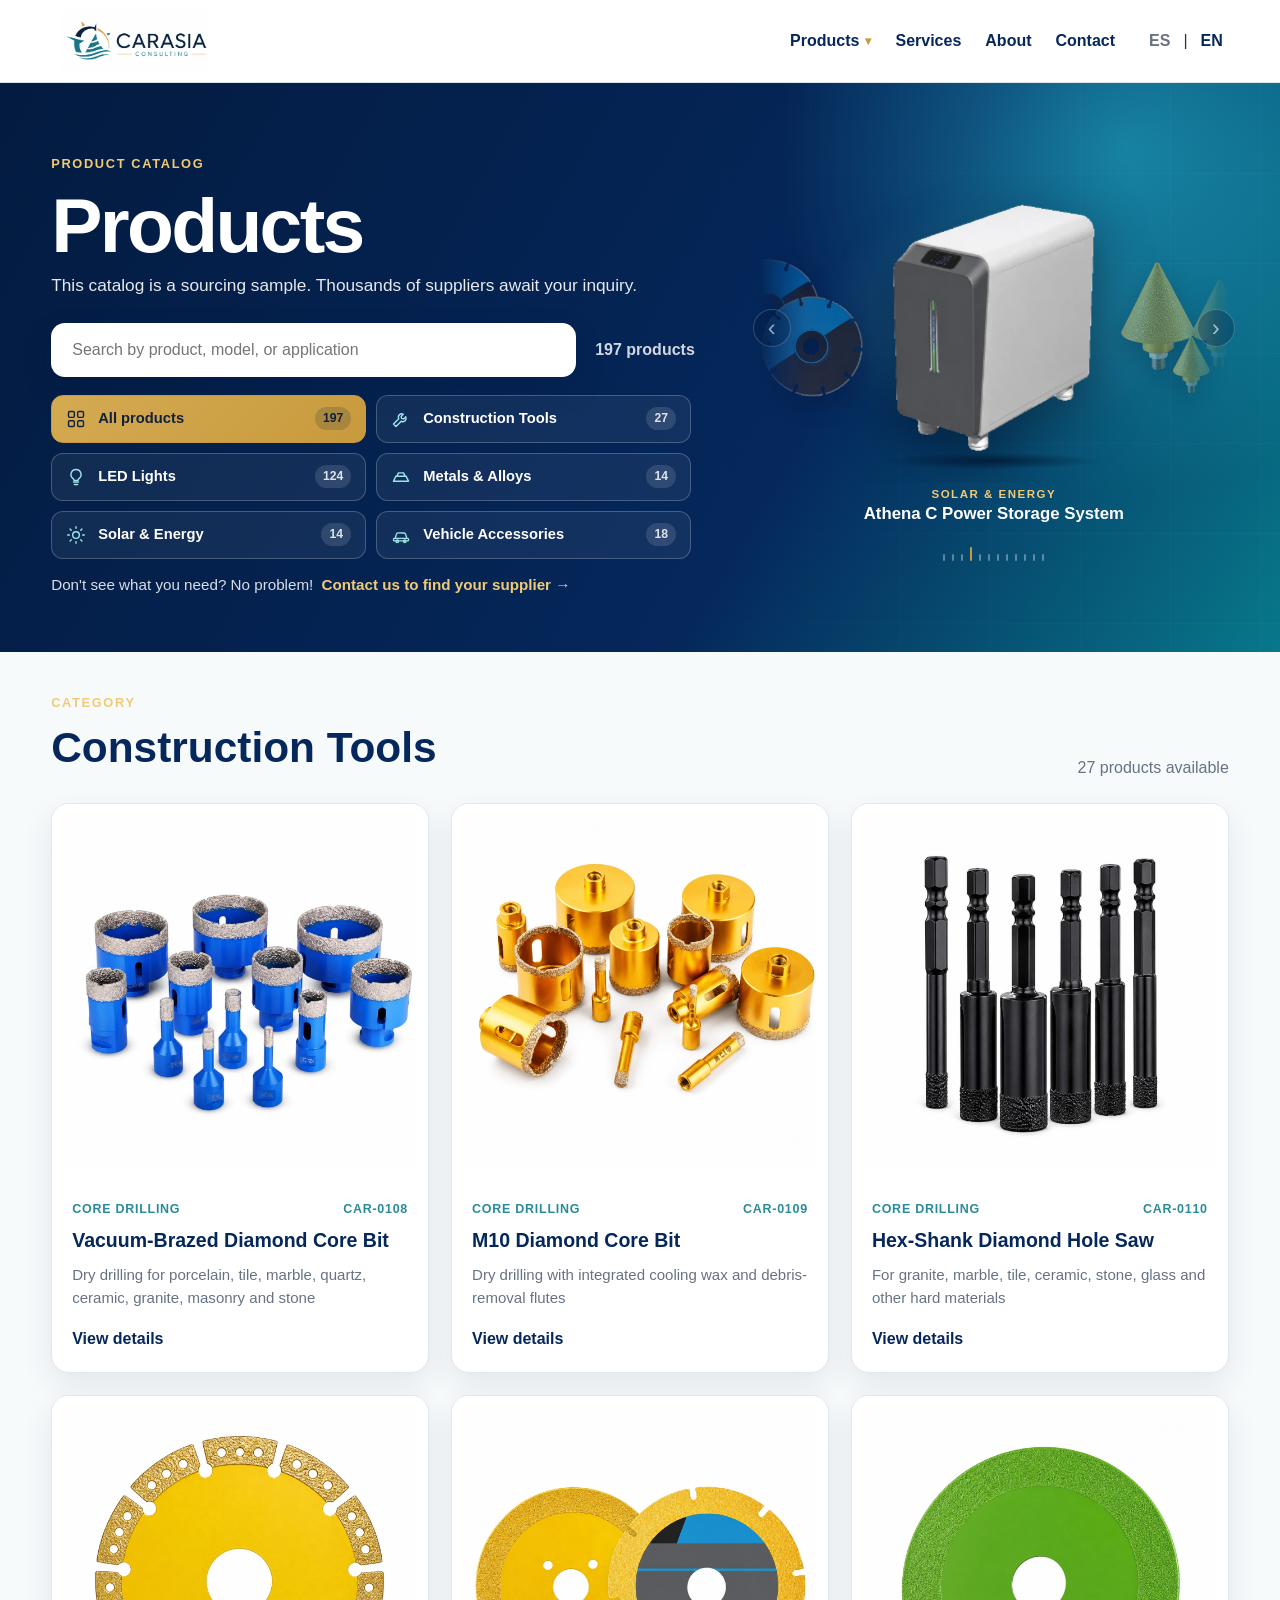
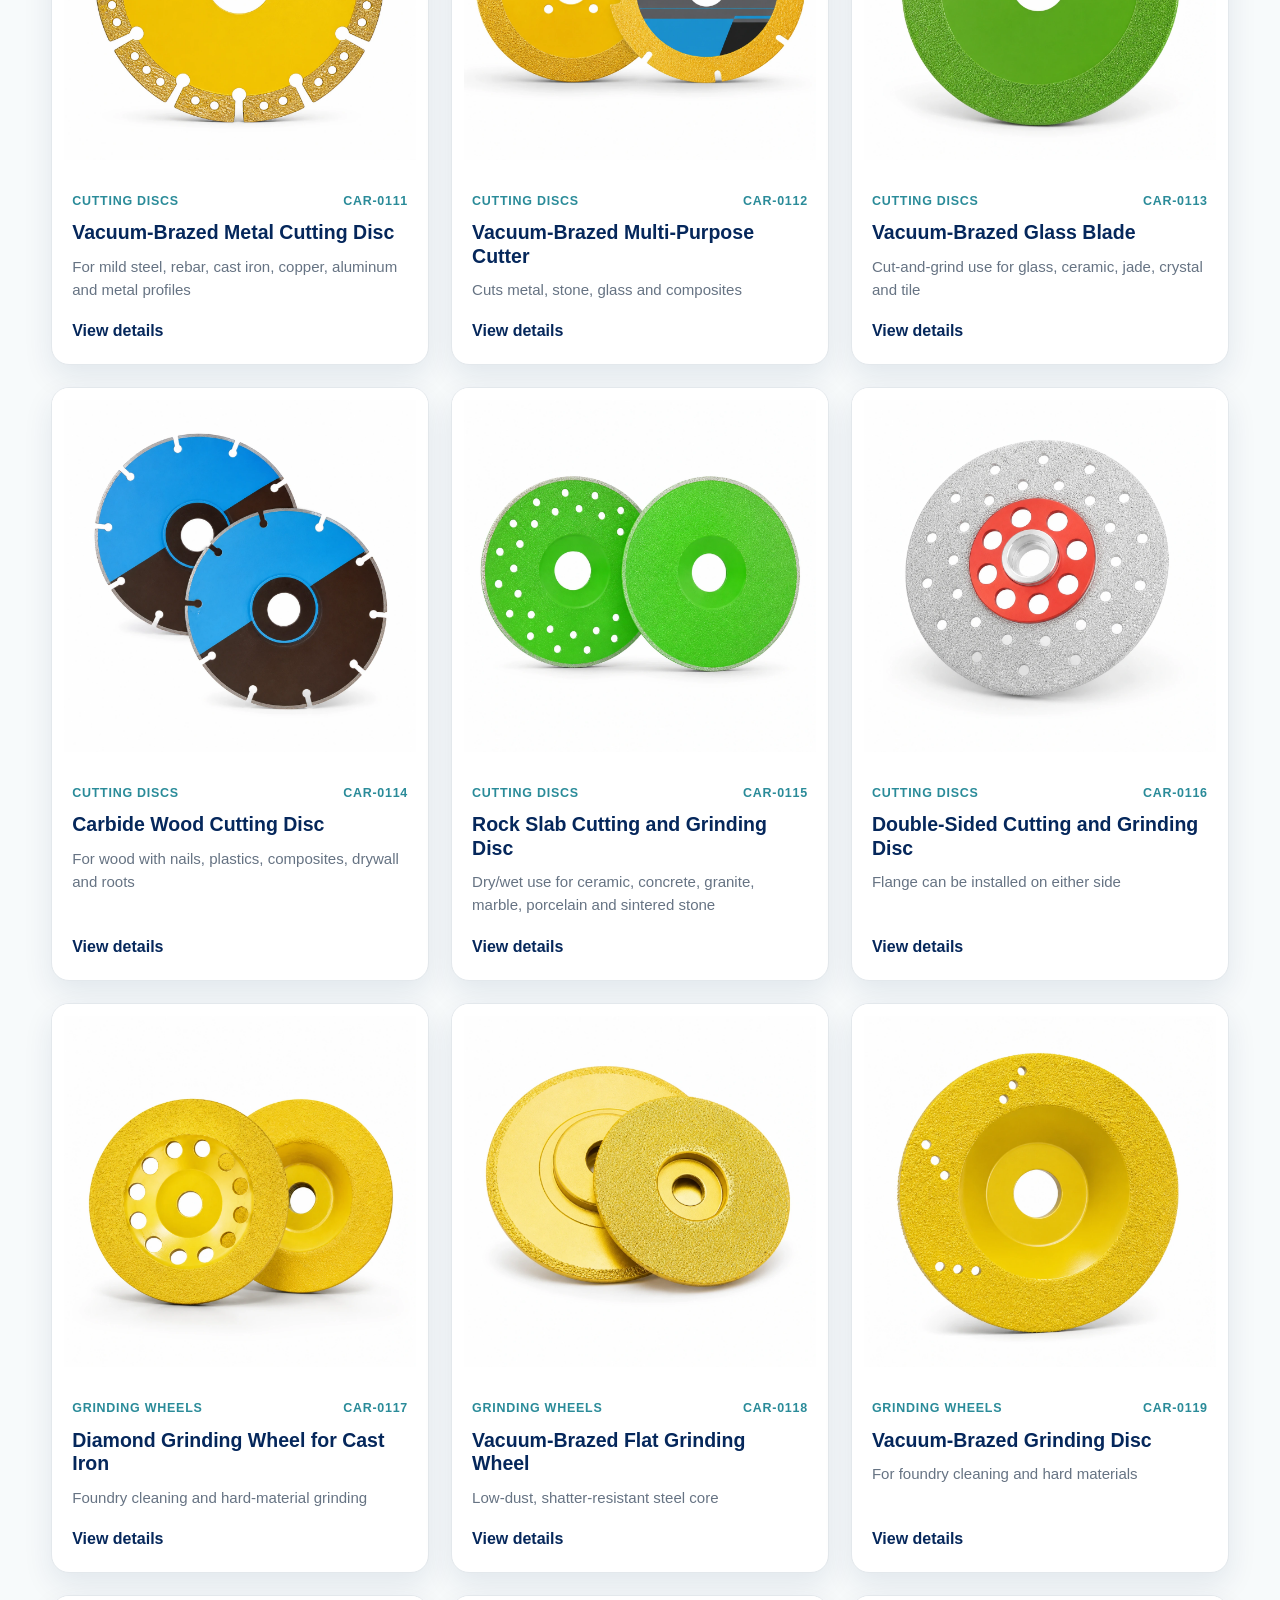
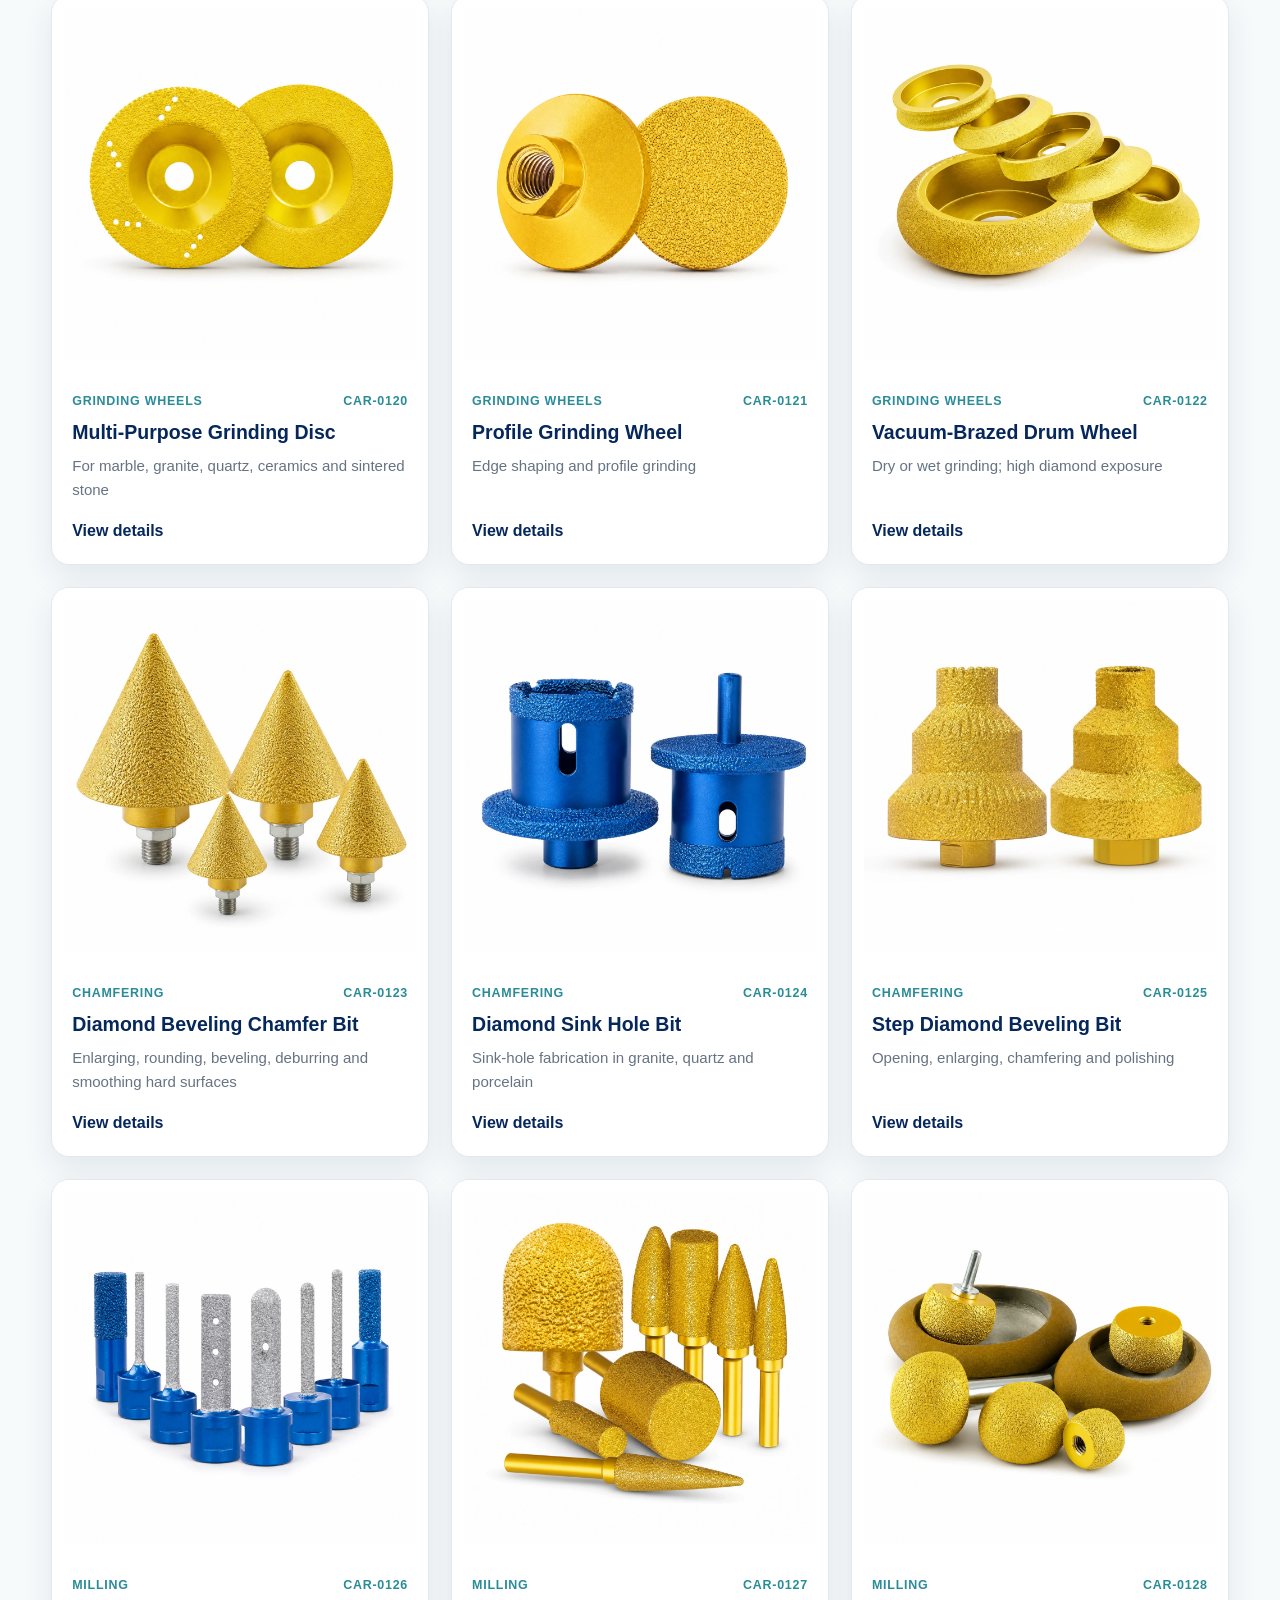
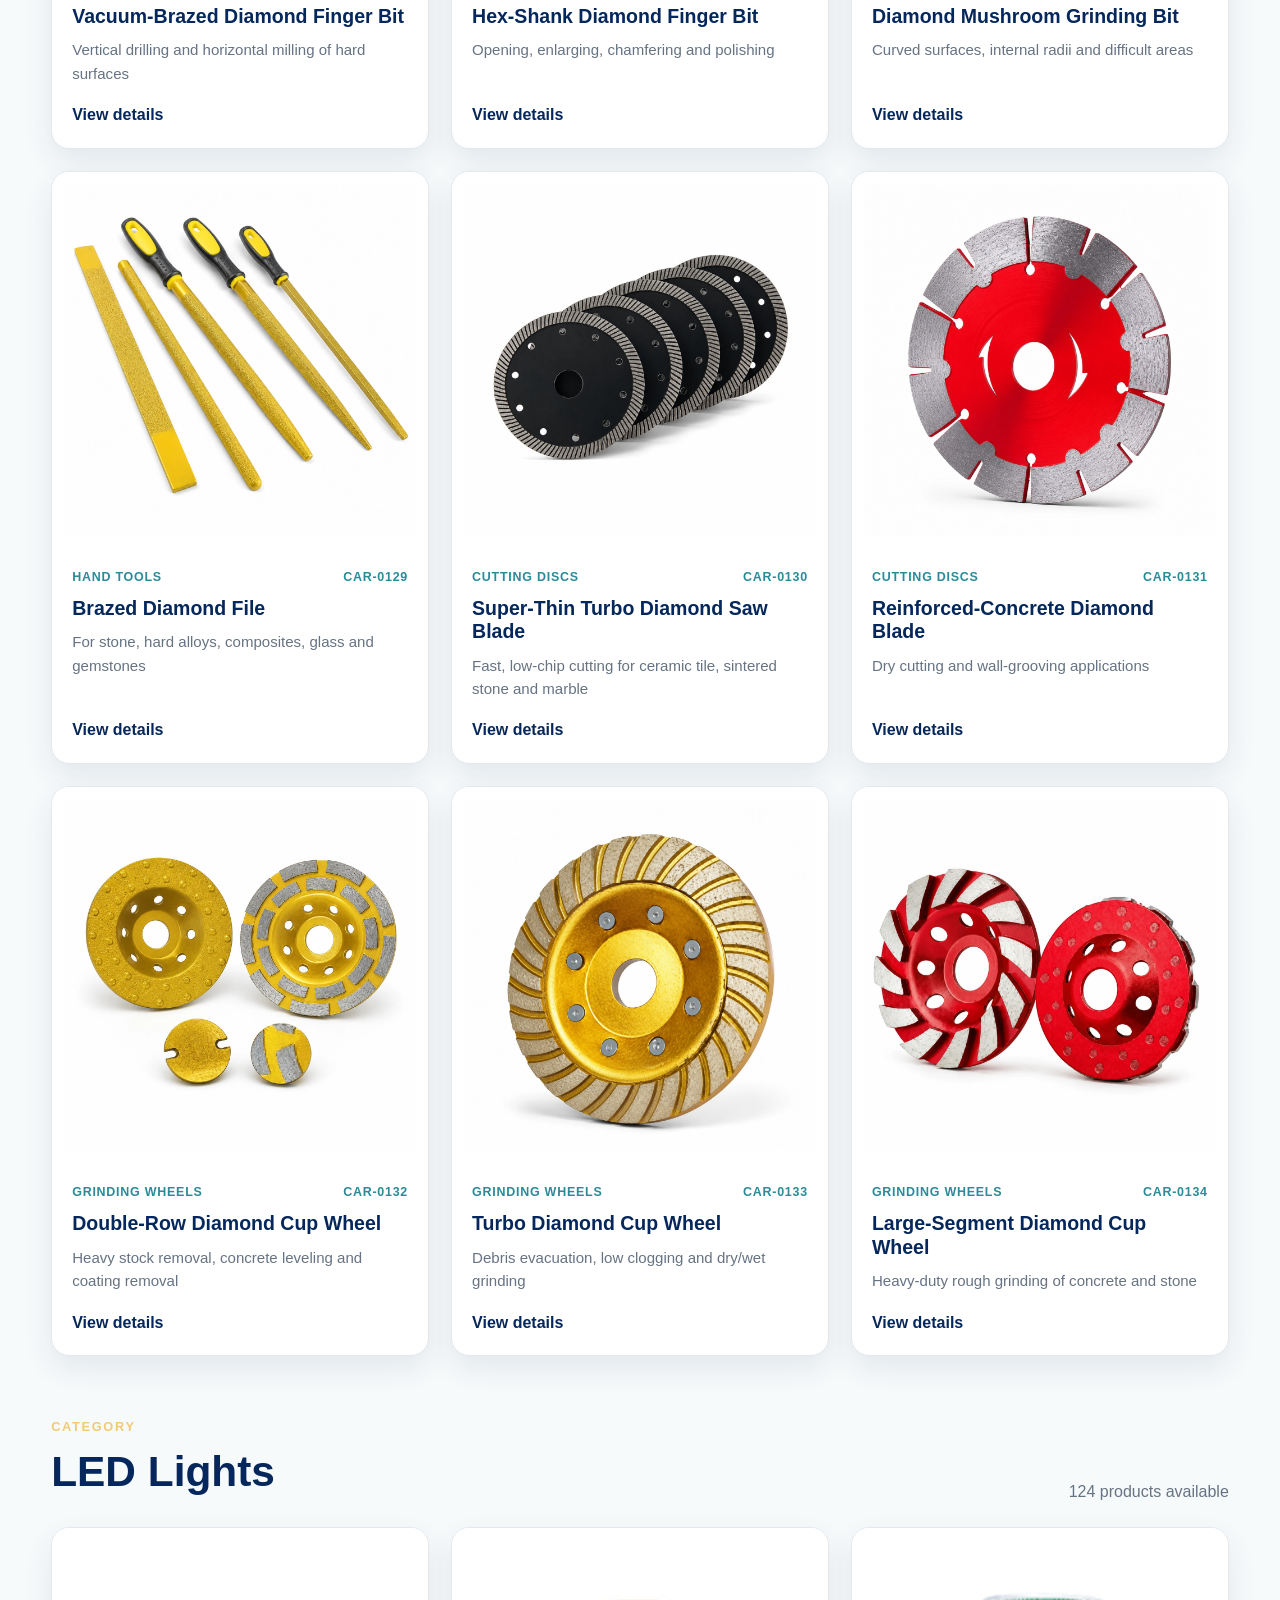
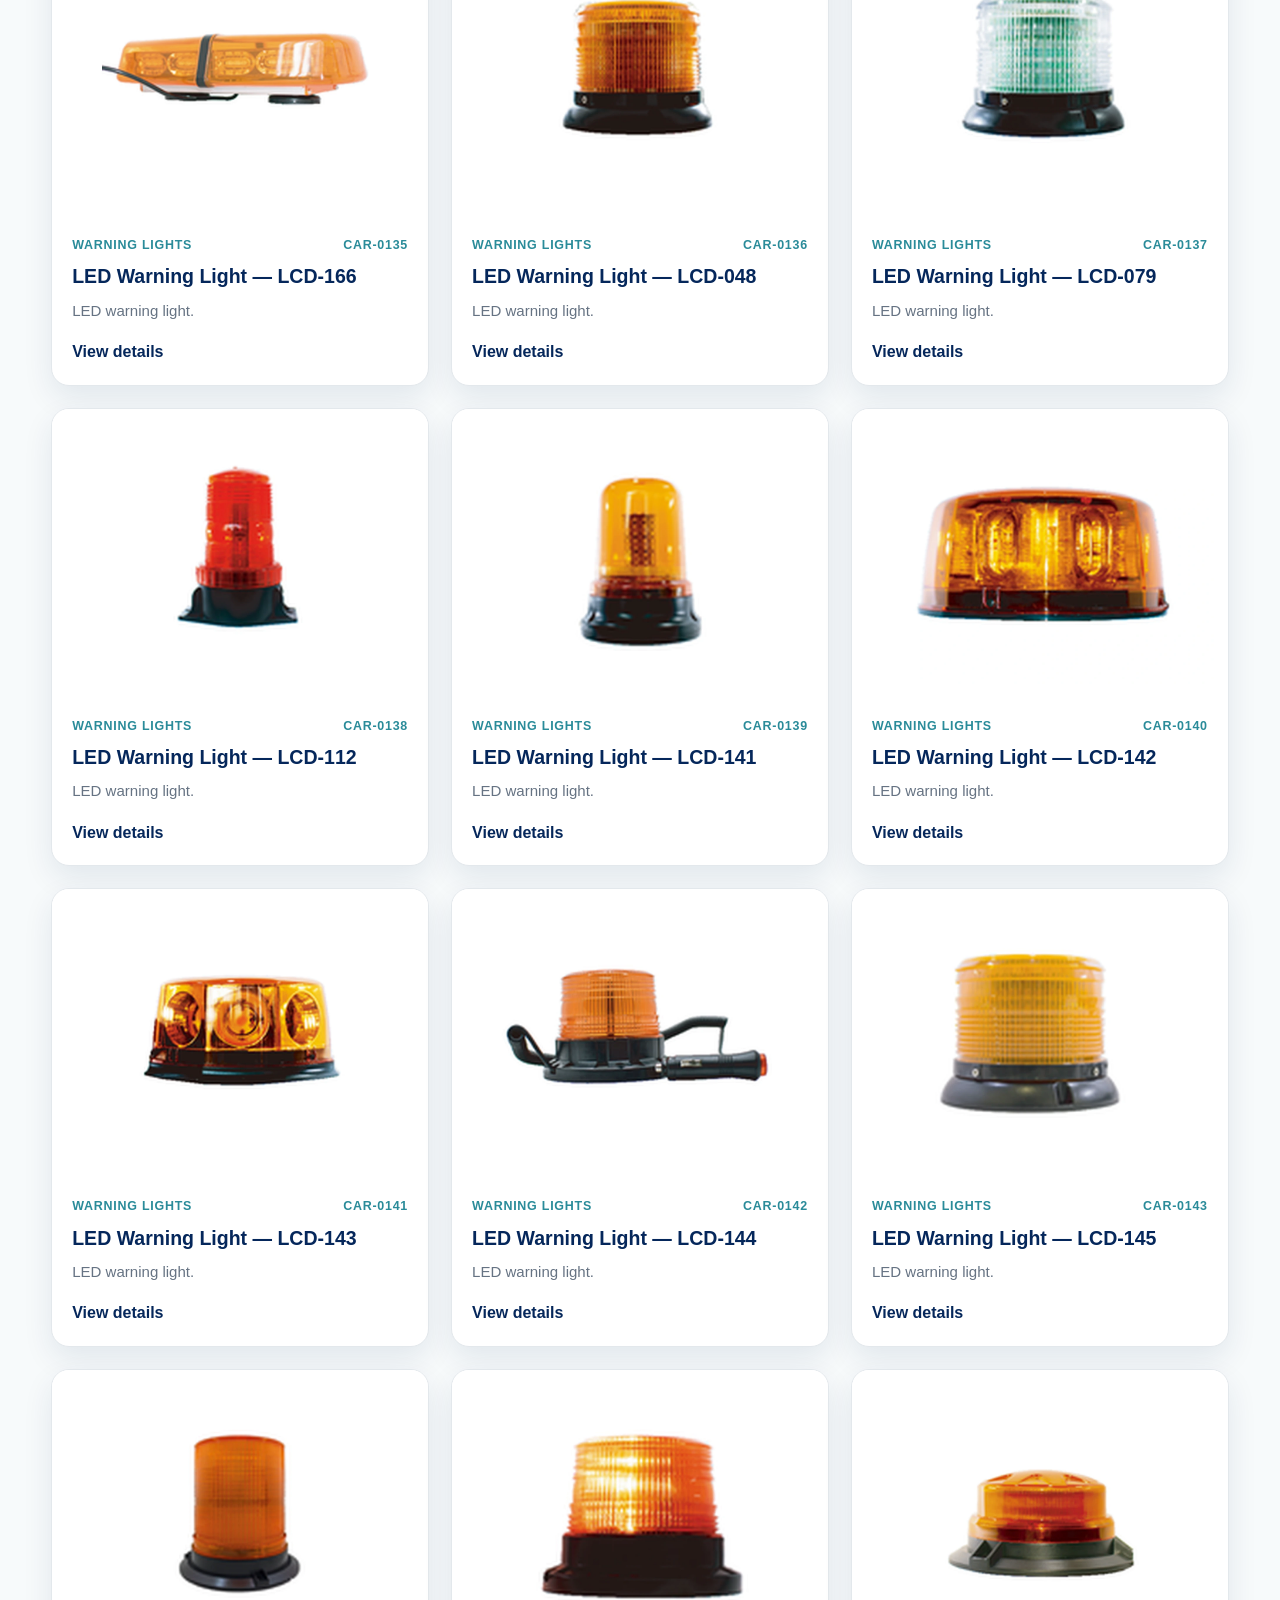
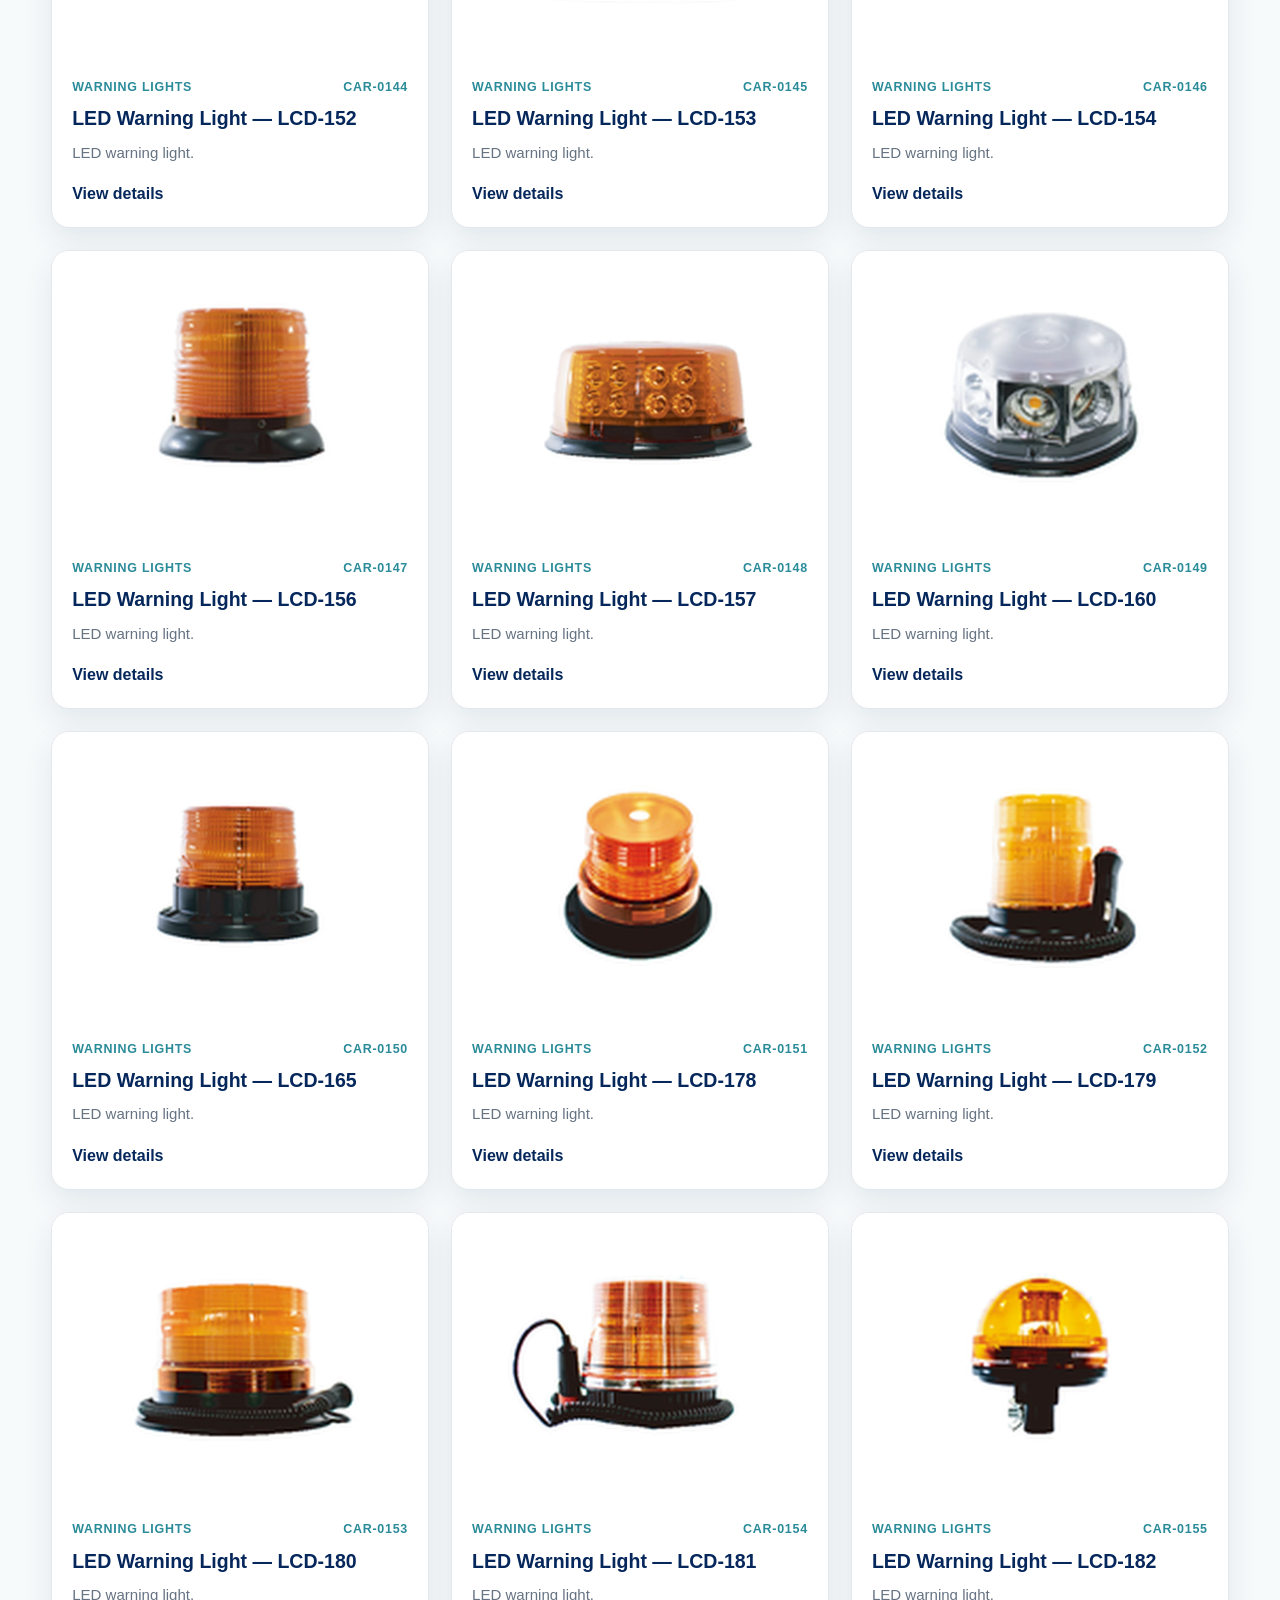
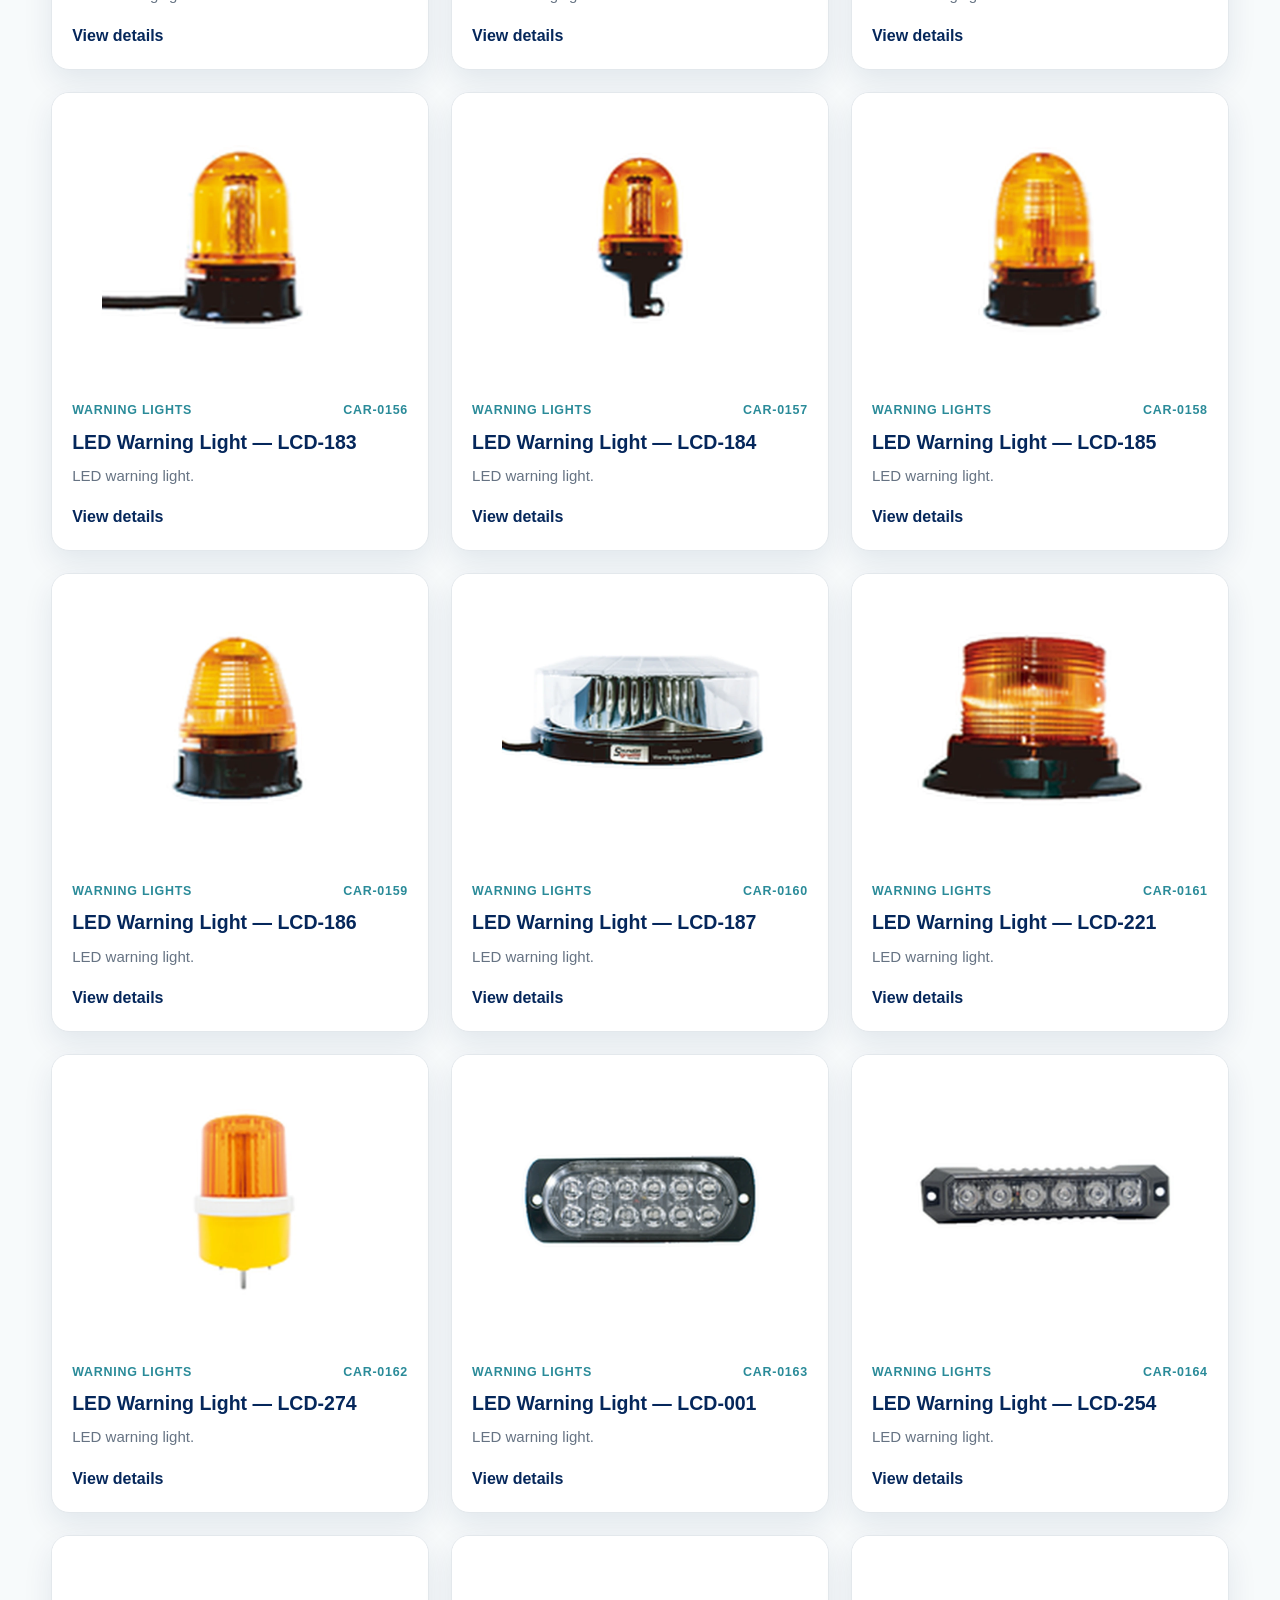
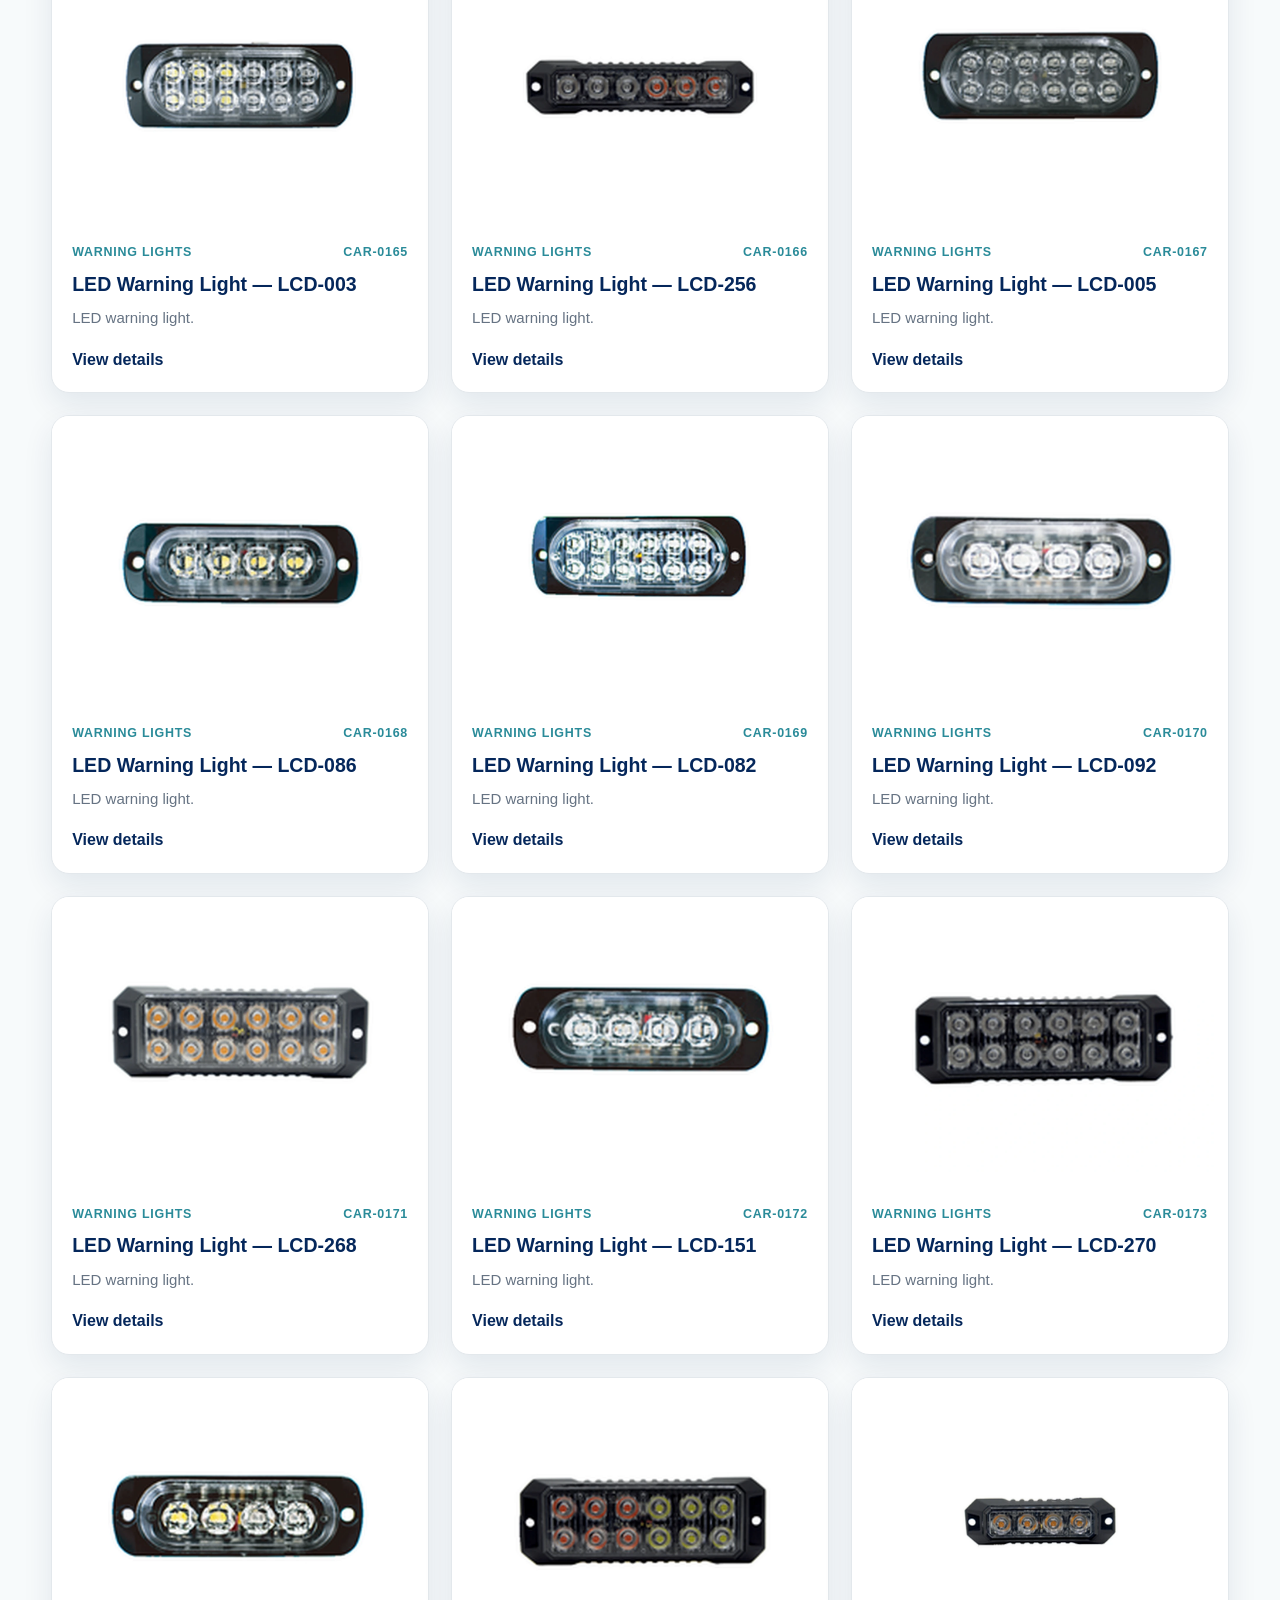
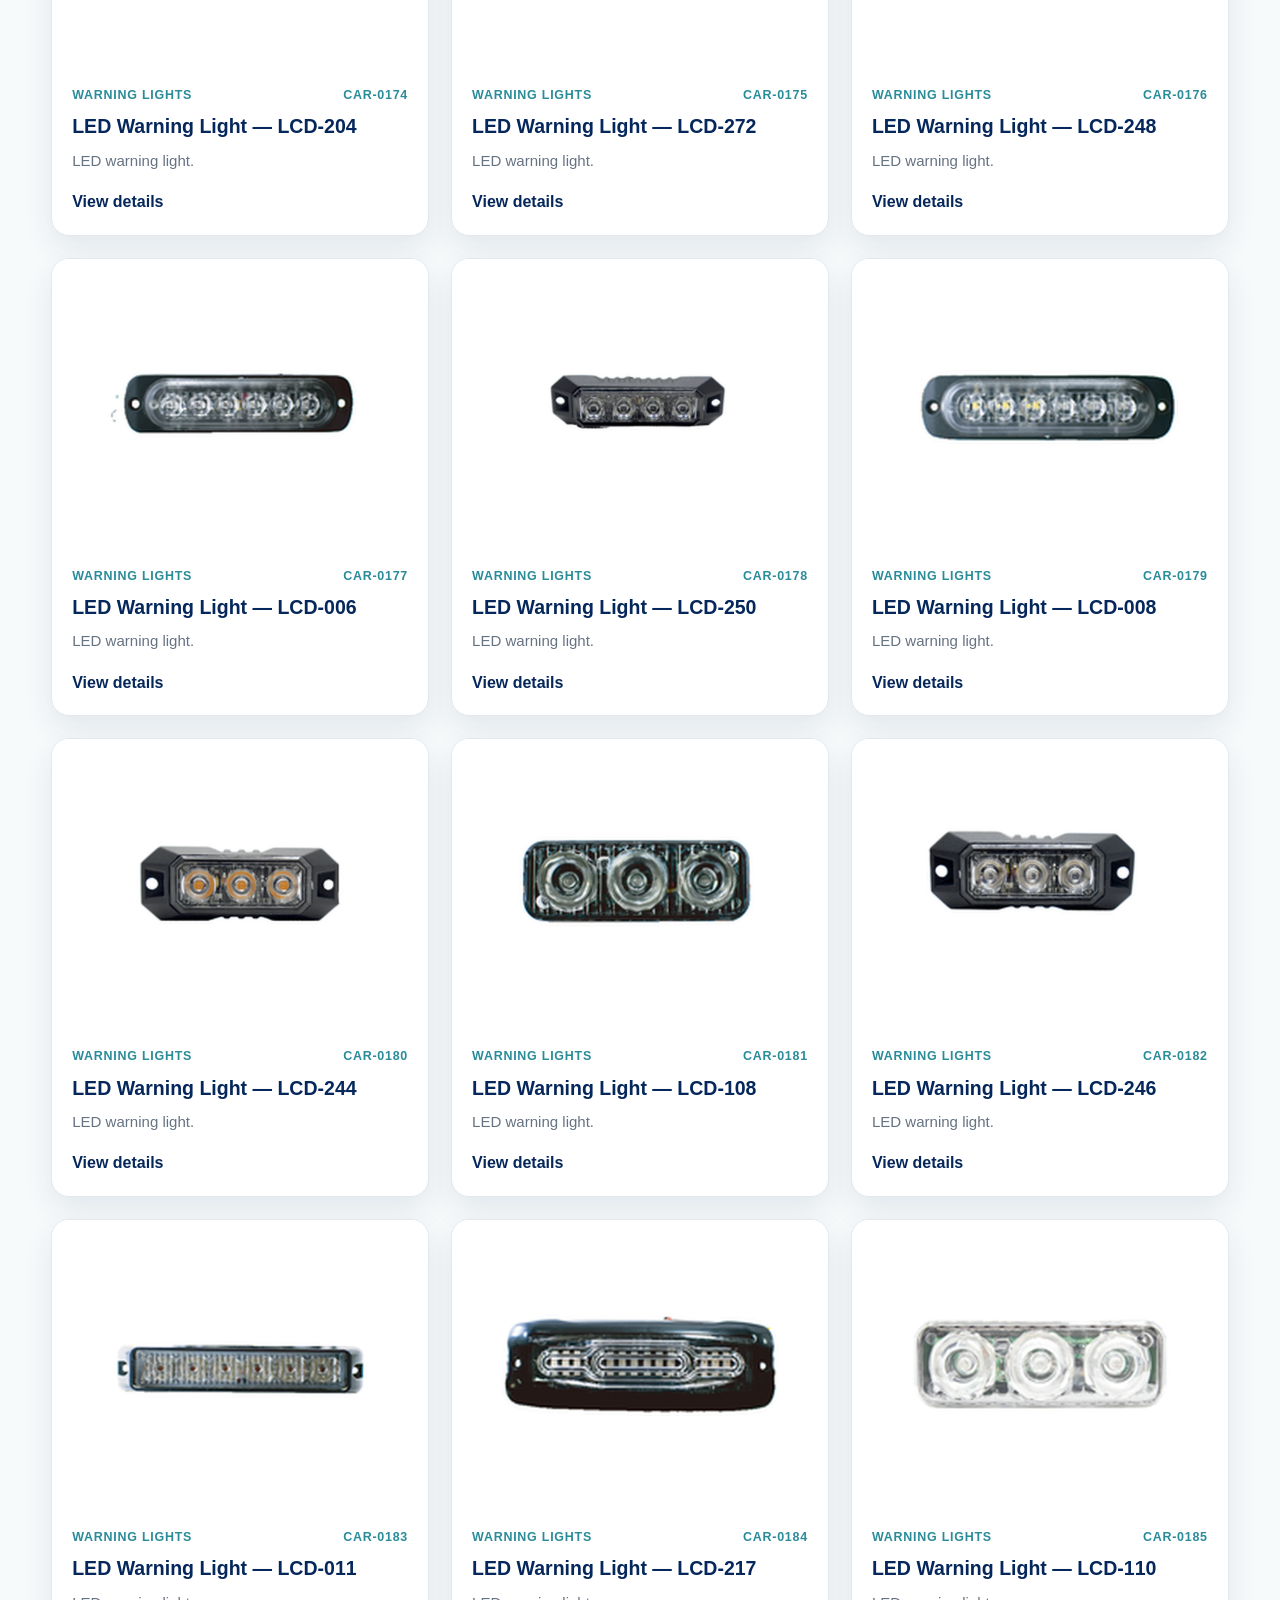
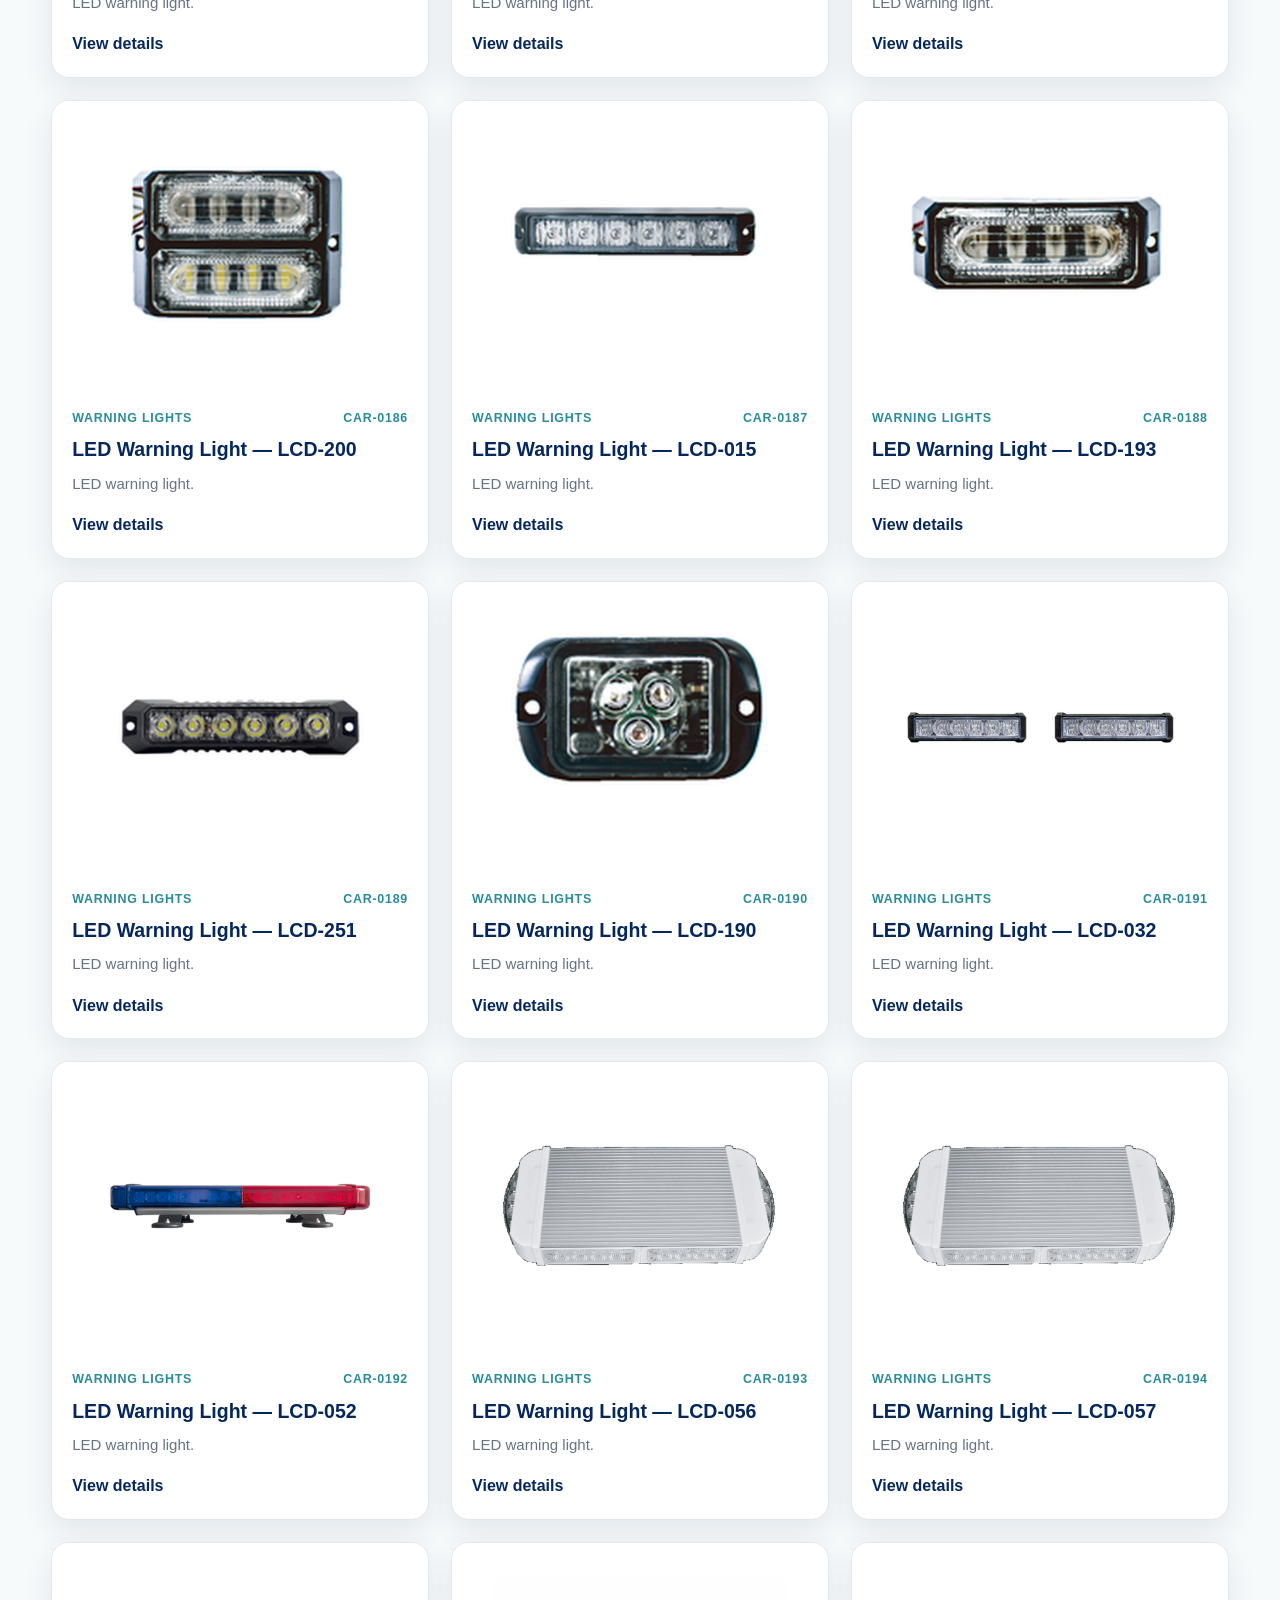
==== commit 3c77e732: "New tab and home-screen icon: white Carasia symbol on navy (logo #16)" ====
--- a/catalog.html
+++ b/catalog.html
@@ -5,9 +5,9 @@
   <meta name="viewport" content="width=device-width, initial-scale=1">
   <meta name="description" content="Product catalog available through Carasia Consulting.">
   <title>Products | Carasia Consulting</title>
-  <link rel="icon" href="favicon.ico" sizes="any">
-  <link rel="icon" href="favicon-32.png" type="image/png" sizes="32x32">
-  <link rel="apple-touch-icon" href="apple-touch-icon.png">
+  <link rel="icon" href="favicon.ico?v=2" sizes="any">
+  <link rel="icon" href="favicon-32.png?v=2" type="image/png" sizes="32x32">
+  <link rel="apple-touch-icon" href="apple-touch-icon.png?v=2">
   <meta name="theme-color" content="#05275b">
   <meta property="og:type" content="website">
   <meta property="og:site_name" content="Carasia Consulting">
@@ -18,7 +18,7 @@
   <meta property="og:image:width" content="1200">
   <meta property="og:image:height" content="630">
   <meta name="twitter:card" content="summary_large_image">
-  <link rel="stylesheet" href="assets/catalog.css?v=20261107-30">
+  <link rel="stylesheet" href="assets/catalog.css?v=20261107-35">
 </head>
 <body data-page="catalog">
   <header class="catalog-header">
@@ -73,7 +73,7 @@
     <section class="catalog-content"><div class="container" id="catalog-results"></div></section>
   </main>
   <footer class="catalog-footer"><div class="container"><span>© <span class="current-year">2026</span> Carasia Consulting · <a href="privacy.html" data-en="Privacy" data-es="Privacidad">Privacy</a></span><span data-en="Product sourcing with clear communication" data-es="Abastecimiento de productos con comunicación clara">Product sourcing with clear communication</span></div></footer>
-  <script src="assets/catalog.js?v=20261107-30"></script>
+  <script src="assets/catalog.js?v=20261107-35"></script>
   <script>
     const catalogMenuButton = document.querySelector(".catalog-menu-button");
     const catalogNavigation = document.getElementById("catalog-navigation");
--- a/assets/catalog.css
+++ b/assets/catalog.css
@@ -637,8 +637,7 @@
   justify-content: center;
   gap: 10px;
   padding: 0 22px;
-  /* rounded-rectangle shape, matching the category tiles */
-  border-radius: 12px;
+  border-radius: 999px;
   font-weight: 900;
   text-align: center;
 }
@@ -1159,7 +1158,9 @@
 .catalog-lightbox { position:fixed; inset:0; z-index:9999; display:none; align-items:center; justify-content:center; padding:24px; background:rgba(0,0,0,.9); overflow:auto; }
 .catalog-lightbox.open { display:flex; }
 .catalog-lightbox-image { display:block; width:auto; height:auto; max-width:96vw; max-height:94vh; object-fit:contain; background:#fff; }
-.catalog-lightbox-close { position:fixed; top:18px; right:22px; z-index:10000; width:48px; height:48px; border:0; border-radius:50%; background:#fff; color:#05275b; font-size:34px; cursor:pointer; }
+.catalog-lightbox-close { position:fixed; top:18px; right:22px; z-index:10000; display:grid; place-items:center; width:48px; height:48px; padding:0; border:0; border-radius:50%; background:#fff; color:#05275b; cursor:pointer; }
+.catalog-lightbox-close svg { display:block; width:22px; height:22px; fill:none; stroke:currentColor; stroke-width:2.4; stroke-linecap:round; }
+.catalog-lightbox-close:hover { background:#eef7f8; }
 body.lightbox-open { overflow:hidden; }
 
 /* Footer privacy link */
@@ -1176,107 +1177,7 @@
 .hero-showcase { position: relative; z-index: 2; min-width: 0; }
 .hero-showcase:empty { display: none; }
 
-.showcase-card {
-  padding: 22px;
-  border: 1px solid rgba(255, 255, 255, .22);
-  border-top: 4px solid var(--gold);
-  border-radius: 22px;
-  background: rgba(3, 30, 68, .82);
-  box-shadow: 0 24px 50px rgba(0, 0, 0, .25);
-  backdrop-filter: blur(6px);
-}
-.showcase-card .eyebrow { display: block; margin-bottom: 12px; }
-
-/* Option 1: 2x2 product photo grid */
-.showcase-grid {
-  display: grid;
-  grid-template-columns: repeat(2, minmax(0, 1fr));
-  gap: 10px;
-}
-.showcase-grid a {
-  display: block;
-  min-width: 0;
-  aspect-ratio: 4 / 3;
-  overflow: hidden;
-  padding: 10px;
-  border-radius: 14px;
-  background: #fff;
-  transition: transform .2s ease;
-}
-.showcase-grid a:hover { transform: translateY(-3px); }
-.showcase-grid img { display: block; width: 100%; height: 100%; min-width: 0; object-fit: contain; }
-
-.showcase-lead {
-  margin: 16px 0 12px !important;
-  color: #fff !important;
-  font-size: 1rem !important;
-  font-weight: 700;
-  line-height: 1.4;
-}
-.showcase-button {
-  display: inline-flex;
-  align-items: center;
-  justify-content: center;
-  width: 100%;
-  min-height: 46px;
-  padding: 0 18px;
-  border-radius: 999px;
-  color: #fff;
-  background: linear-gradient(135deg, var(--teal), #1c6673);
-  font-weight: 900;
-}
-.showcase-button:hover { filter: brightness(1.1); }
-
-/* Option 2: animated globe video */
-.showcase-globe {
-  display: block;
-  width: 118%;
-  max-width: none;
-  margin: -30px -9% -40px;
-  /* Fade the video's own background into the banner so no box shows */
-  -webkit-mask-image: radial-gradient(ellipse 50% 50% at 50% 50%, #000 62%, transparent 100%);
-  mask-image: radial-gradient(ellipse 50% 50% at 50% 50%, #000 62%, transparent 100%);
-  mix-blend-mode: lighten;
-}
-
-/* Option 3: fading product slideshow */
-.slideshow {
-  position: relative;
-  aspect-ratio: 4 / 3;
-  overflow: hidden;
-  border-radius: 14px;
-  background: #fff;
-}
-.slide {
-  position: absolute;
-  inset: 0;
-  display: grid;
-  grid-template-rows: 1fr auto;
-  opacity: 0;
-  transition: opacity .8s ease;
-  pointer-events: none;
-}
-.slide.is-active { opacity: 1; pointer-events: auto; }
-.slide img { width: 100%; height: 100%; min-height: 0; padding: 14px 14px 0; object-fit: contain; }
-.slide-caption {
-  padding: 10px 14px 12px;
-  color: var(--blue);
-  font-size: .92rem;
-  font-weight: 800;
-  line-height: 1.25;
-  overflow: hidden;
-  white-space: nowrap;
-  text-overflow: ellipsis;
-}
-.slide-caption small {
-  display: block;
-  color: var(--teal);
-  font-size: .7rem;
-  letter-spacing: .08em;
-  text-transform: uppercase;
-}
-
-/* Option 4: cut-out product carousel (clock-tick motion) */
+/* Cut-out product carousel (clock-tick motion) */
 .reel { position: relative; text-align: center; }
 @media (min-width: 961px) {
   .catalog-hero .container.has-showcase:has(.variant-carousel) {
@@ -1405,57 +1306,10 @@
 }
 .reel-ticks i.on { height: 14px; background: var(--gold); }
 
-.reel-request {
-  color: #9fe3e8;
-  font-size: .92rem;
-  font-weight: 800;
-}
-.reel-request:hover { color: #fff; text-decoration: underline; }
-
-/* Preview-only switcher (local preview, never on the live site) */
-.banner-switcher {
-  position: fixed;
-  left: 14px;
-  bottom: 14px;
-  z-index: 50;
-  display: flex;
-  flex-wrap: wrap;
-  align-items: center;
-  gap: 6px;
-  max-width: calc(100% - 28px);
-  padding: 8px 10px;
-  border-radius: 14px;
-  background: #111;
-  color: #fff;
-  font-size: .8rem;
-  box-shadow: 0 10px 30px rgba(0, 0, 0, .35);
-}
-.banner-switcher button {
-  padding: 5px 10px;
-  border: 1px solid #555;
-  border-radius: 999px;
-  background: transparent;
-  color: #fff;
-  cursor: pointer;
-}
-.banner-switcher button.active { border-color: #f1ca76; background: #f1ca76; color: #111; font-weight: 800; }
-
 @media (max-width: 960px) {
   .catalog-hero .container.has-showcase { grid-template-columns: minmax(0, 1fr); gap: 28px; }
-  .hero-showcase.variant-globe { display: none; }
-  .hero-showcase { max-width: 520px; }
-  .showcase-grid { grid-template-columns: repeat(4, minmax(0, 1fr)); gap: 8px; }
-  .showcase-grid a { aspect-ratio: 1; }
-  .showcase-grid a { padding: 6px; border-radius: 10px; }
-  .slideshow { aspect-ratio: 16 / 9; }
-  .hero-showcase.variant-carousel { max-width: none; }
   .reel-stage { height: 230px; }
   .reel-arrow { opacity: .85; }
-}
-@media (max-width: 560px) {
-  .showcase-card { padding: 16px; }
-  .showcase-grid { gap: 6px; }
-  .showcase-grid a { padding: 4px; }
 }
 
 /* ---------- PRODUCT DETAIL PAGE (v2) ---------- */
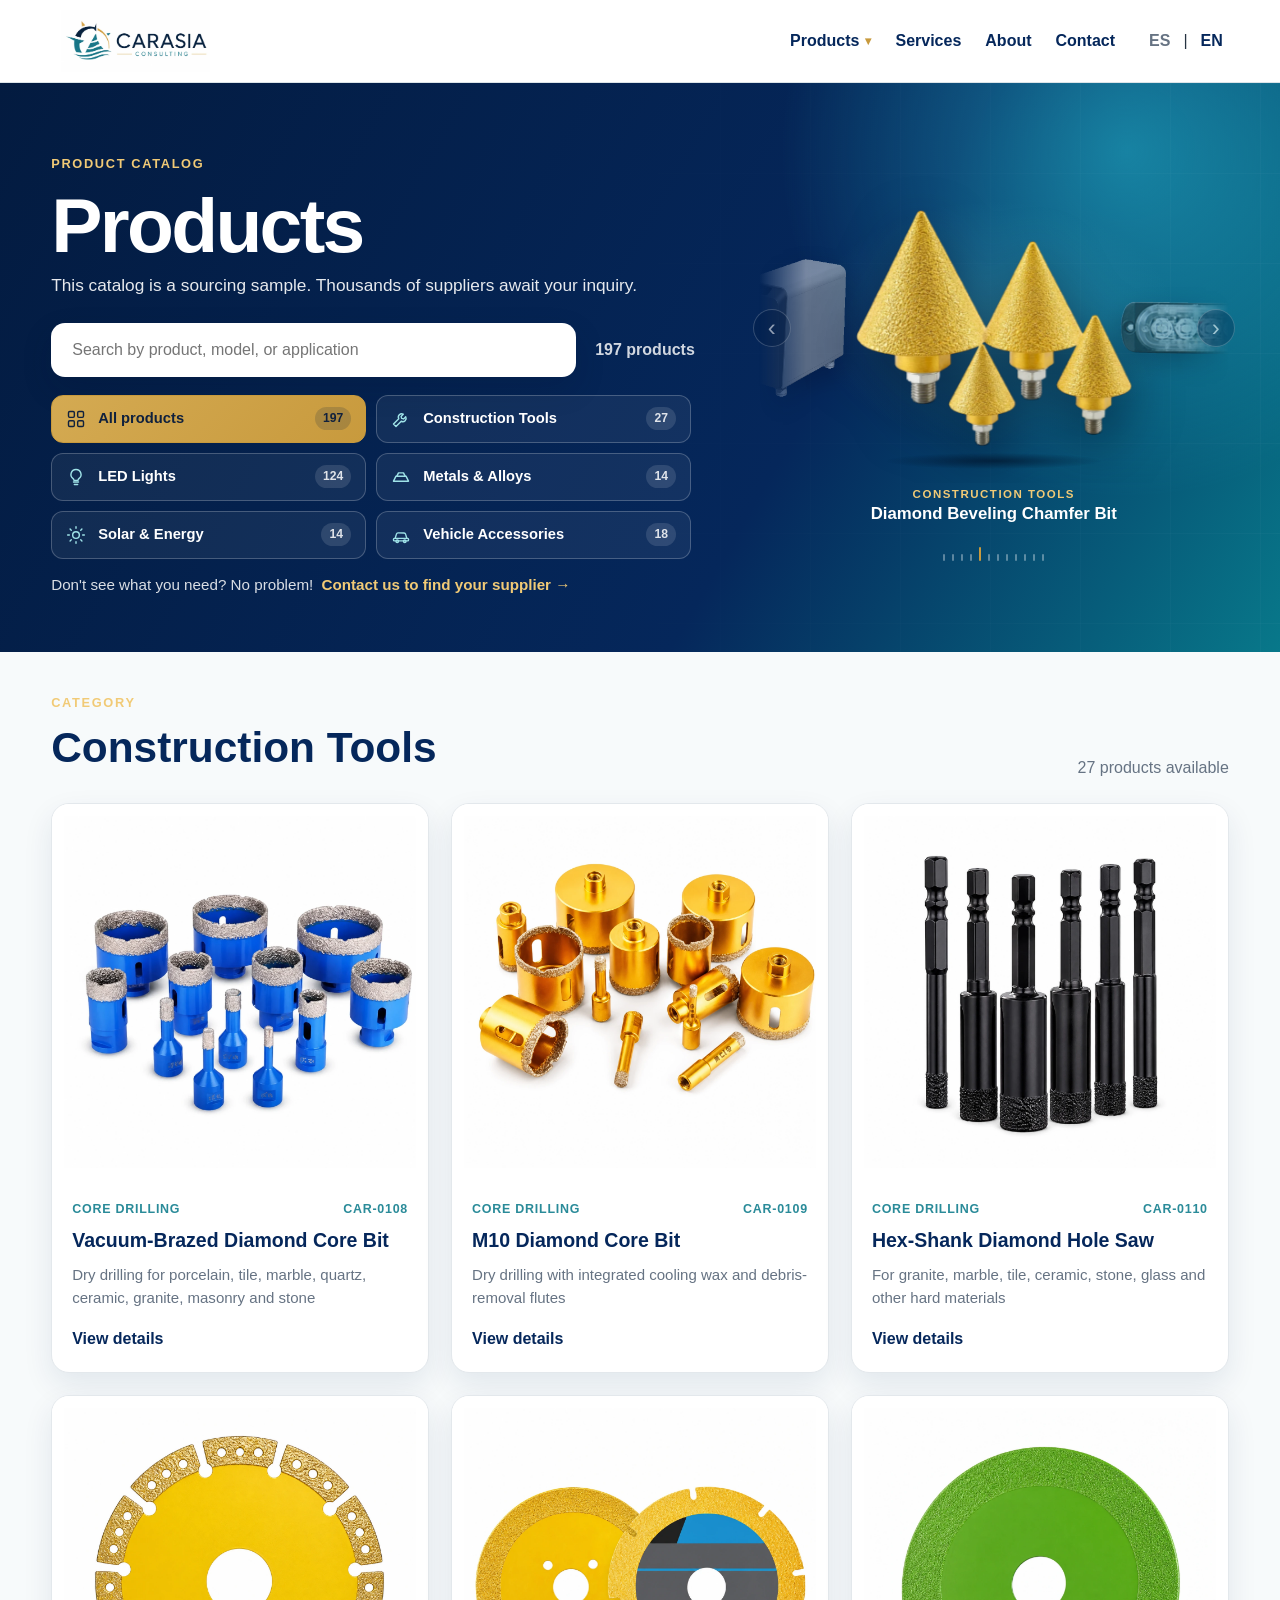
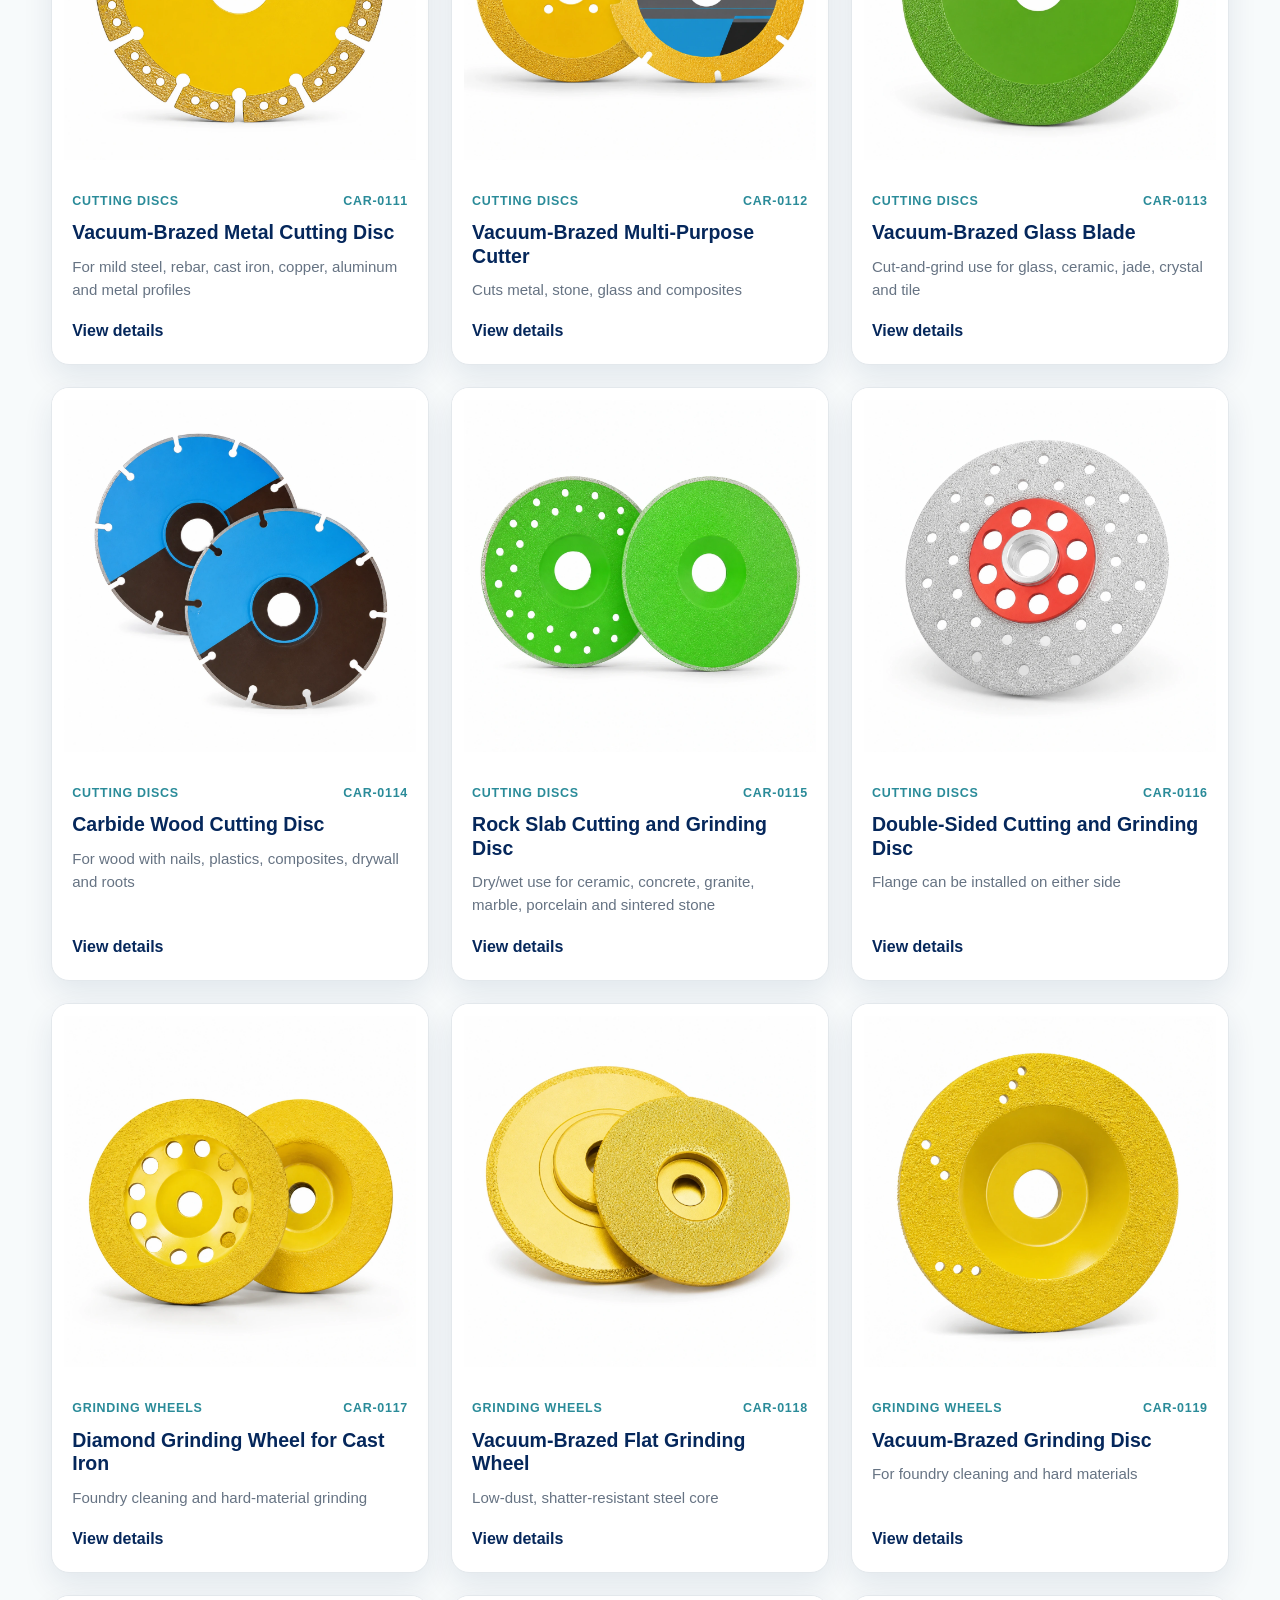
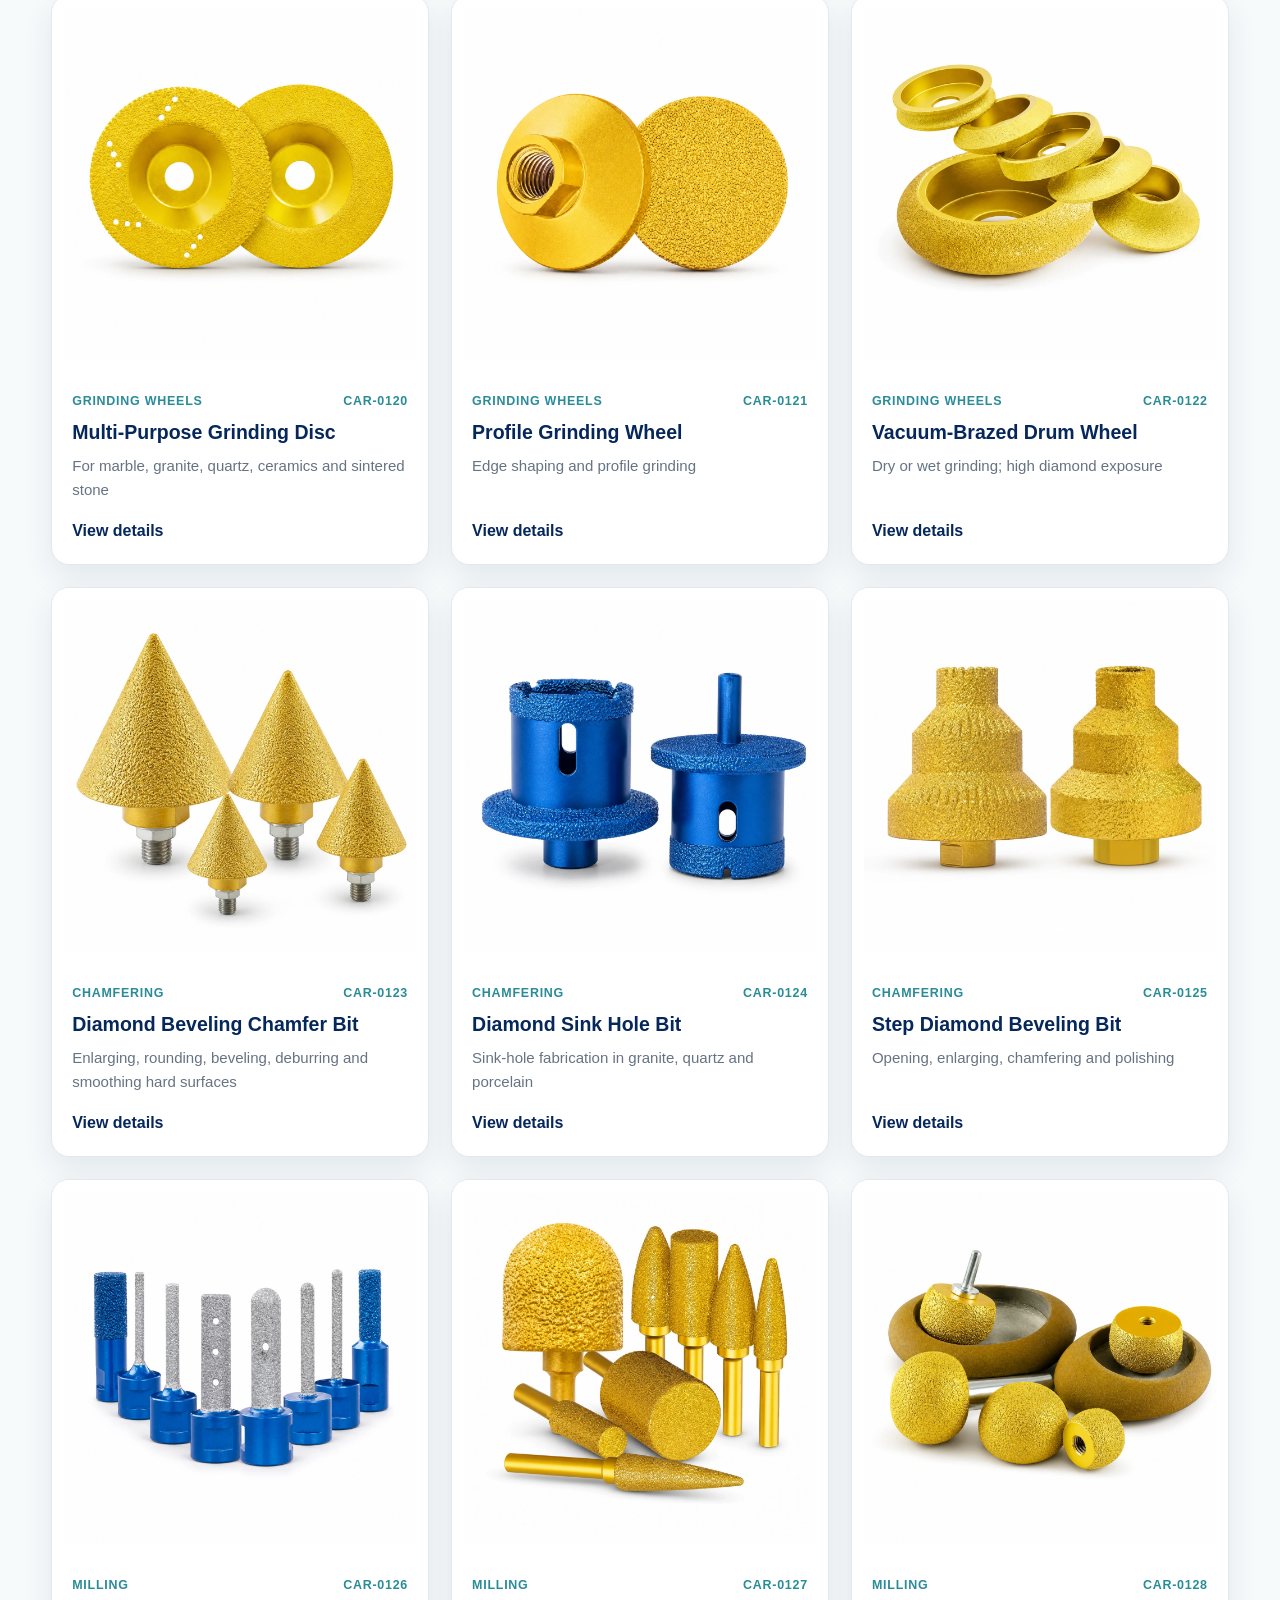
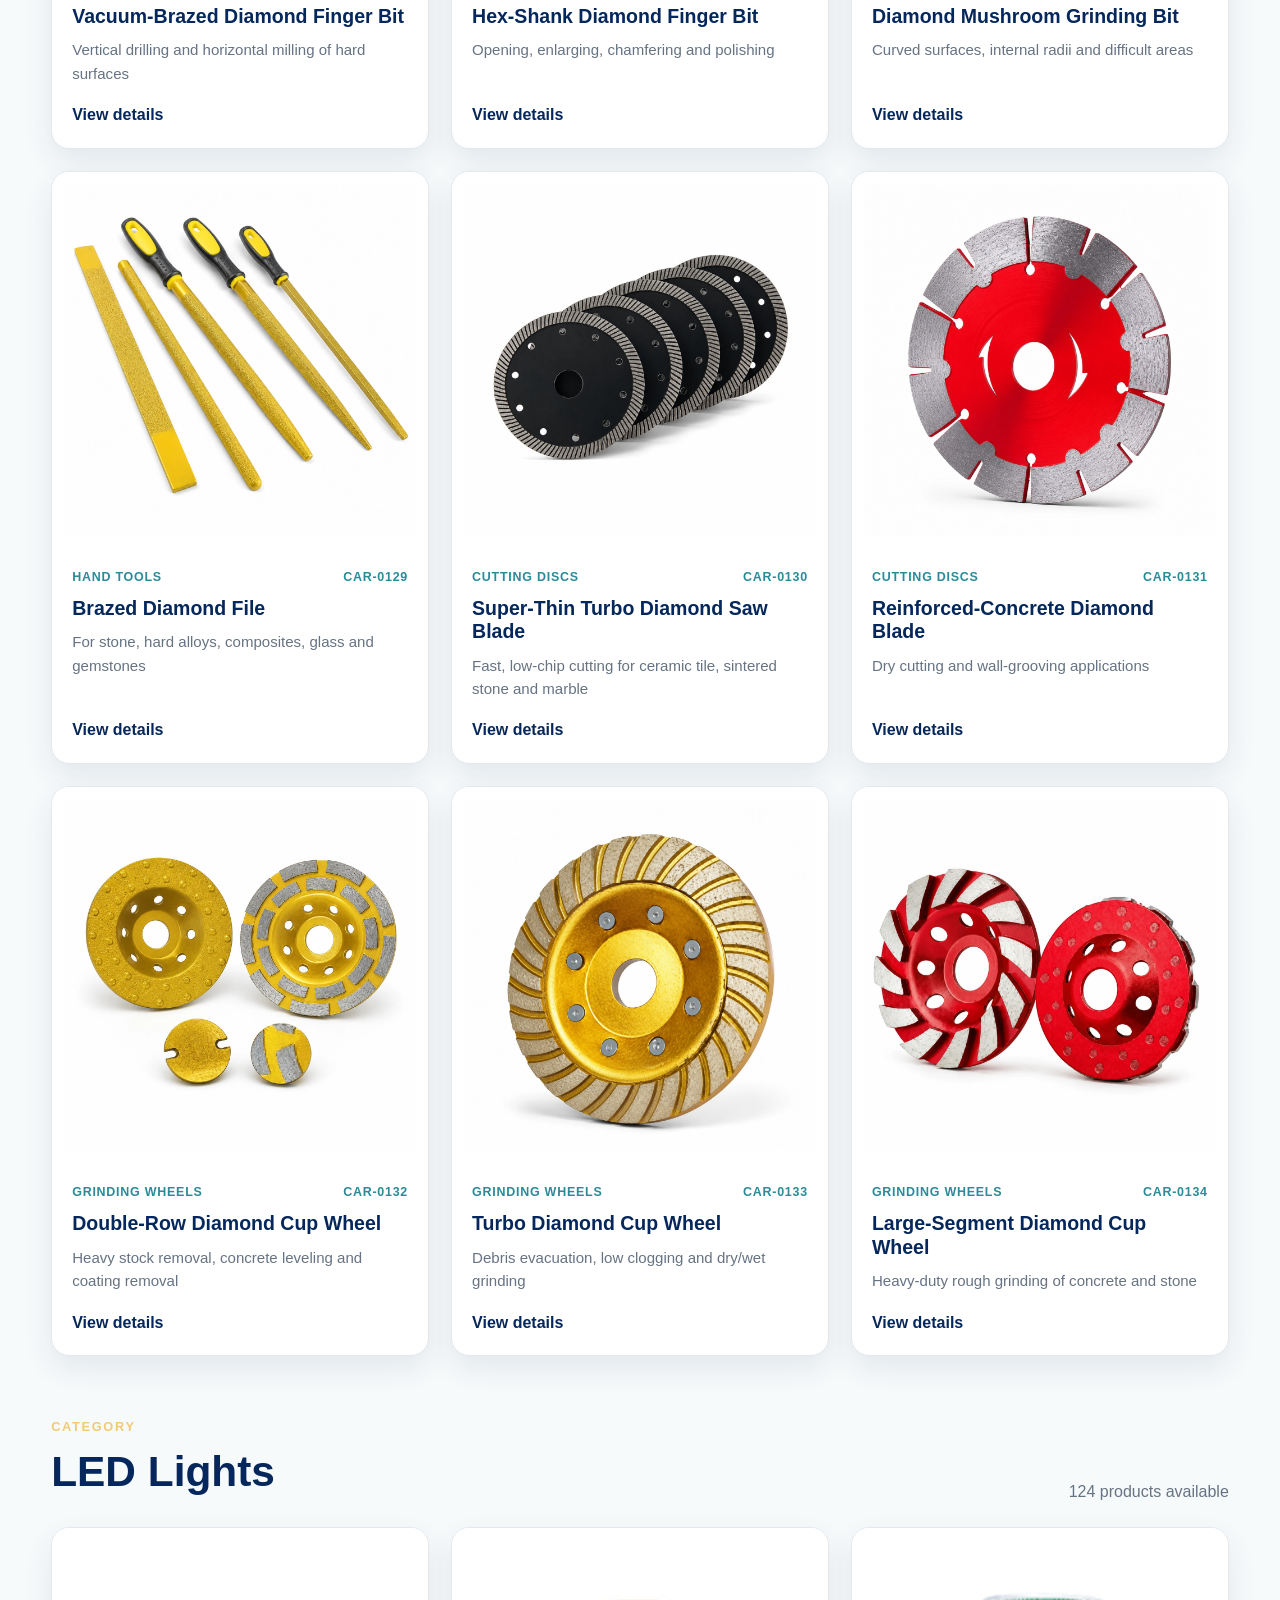
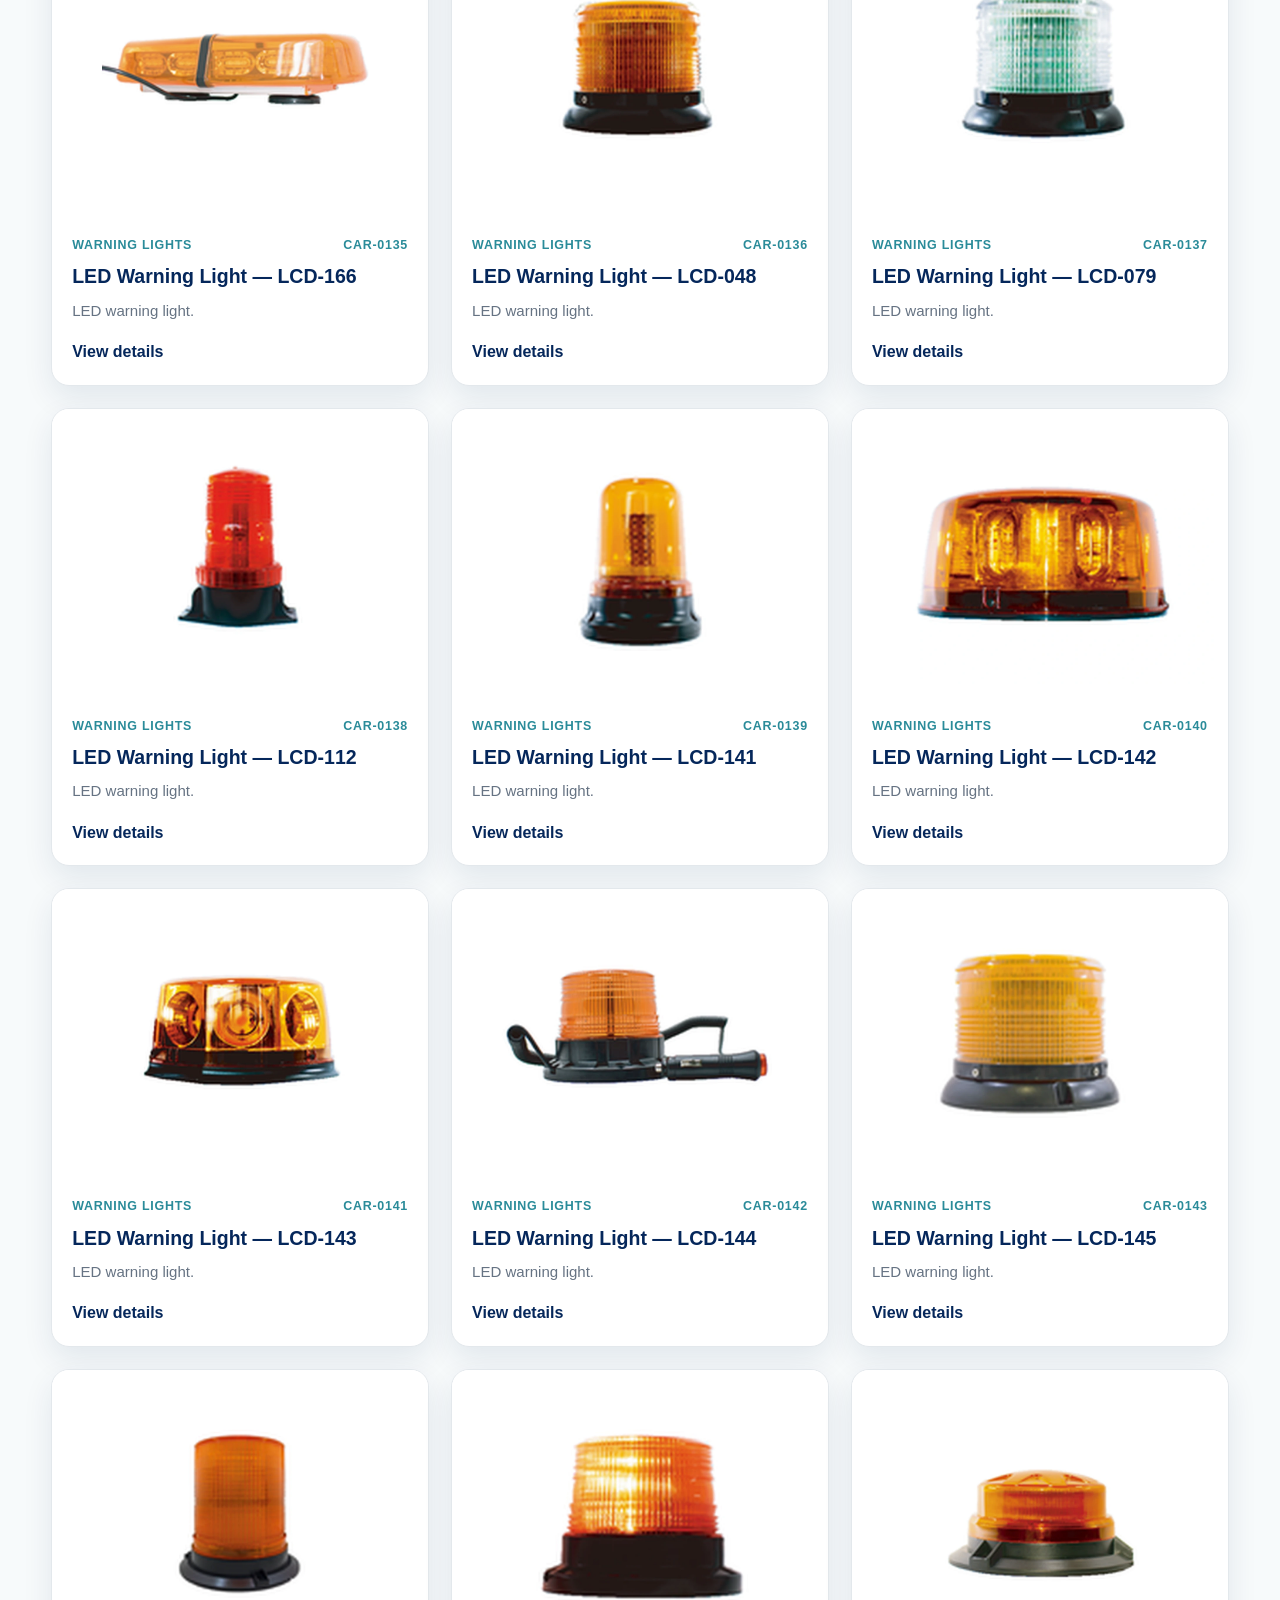
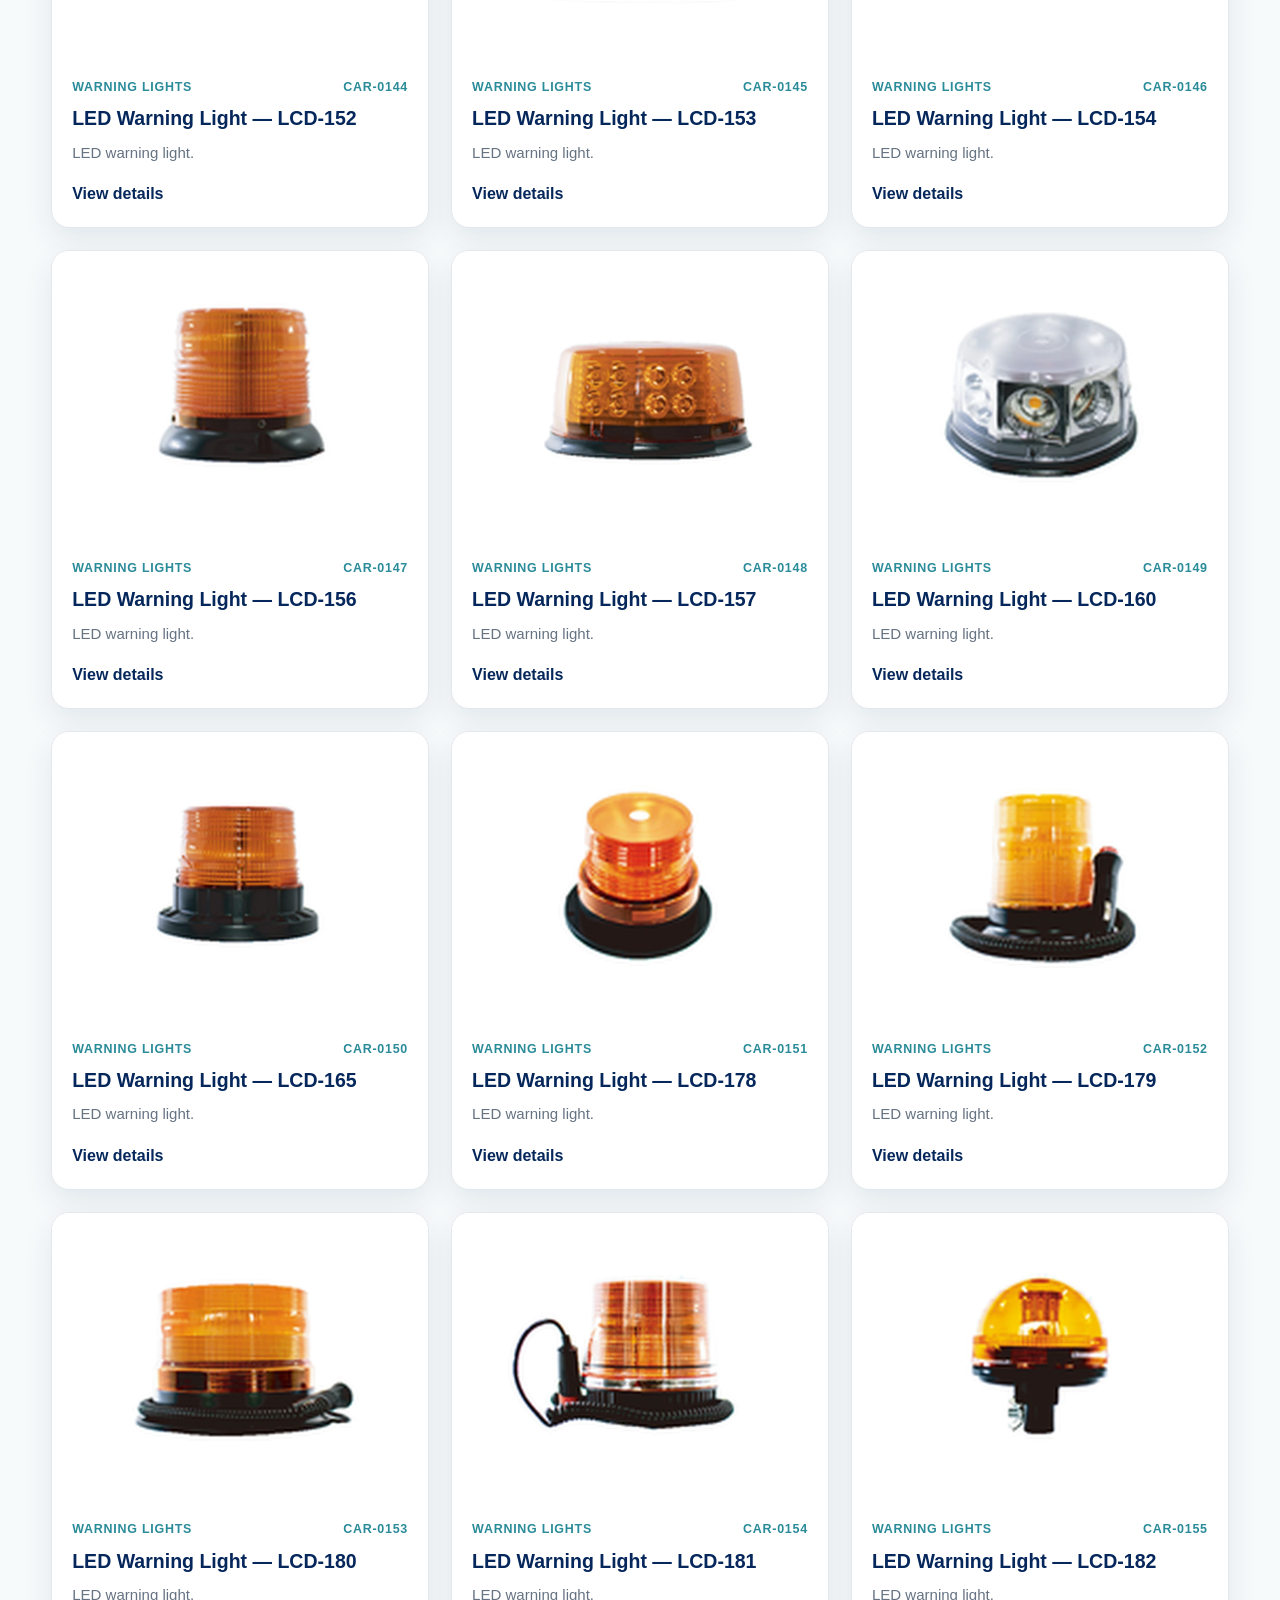
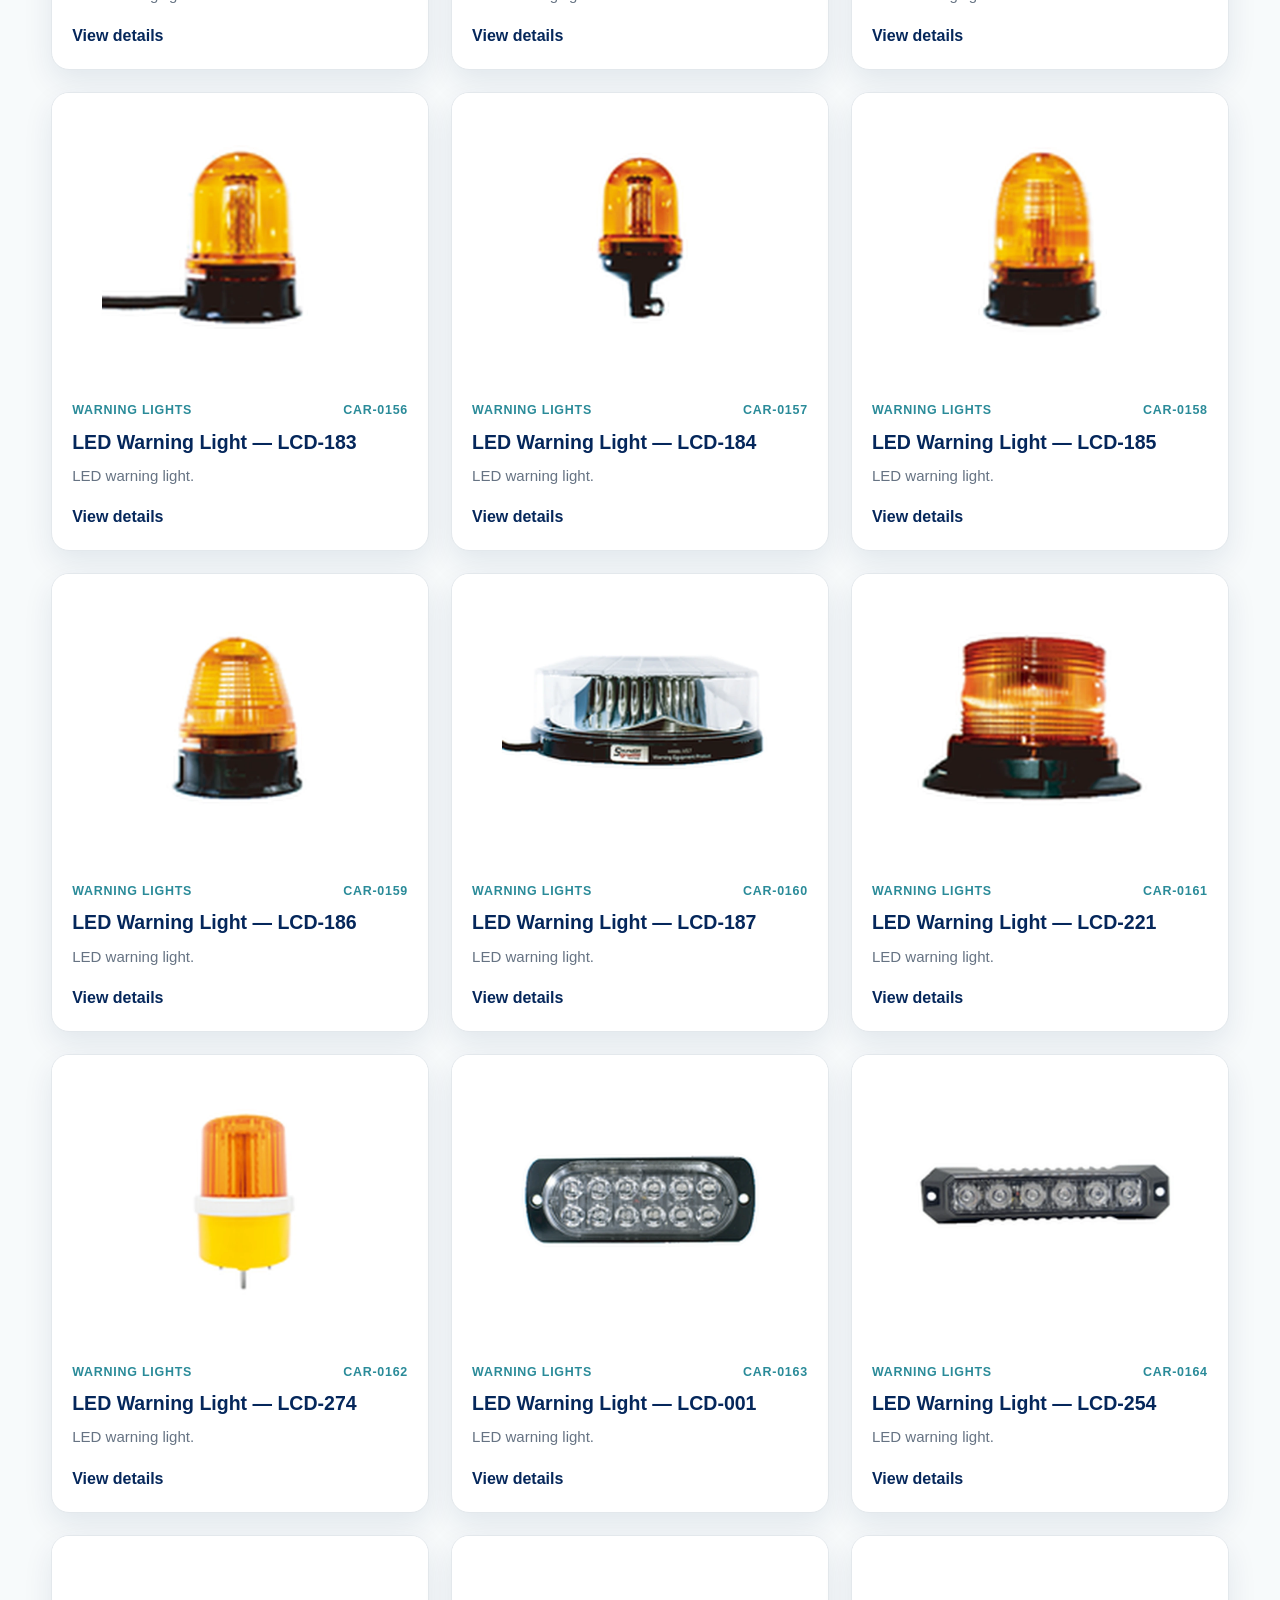
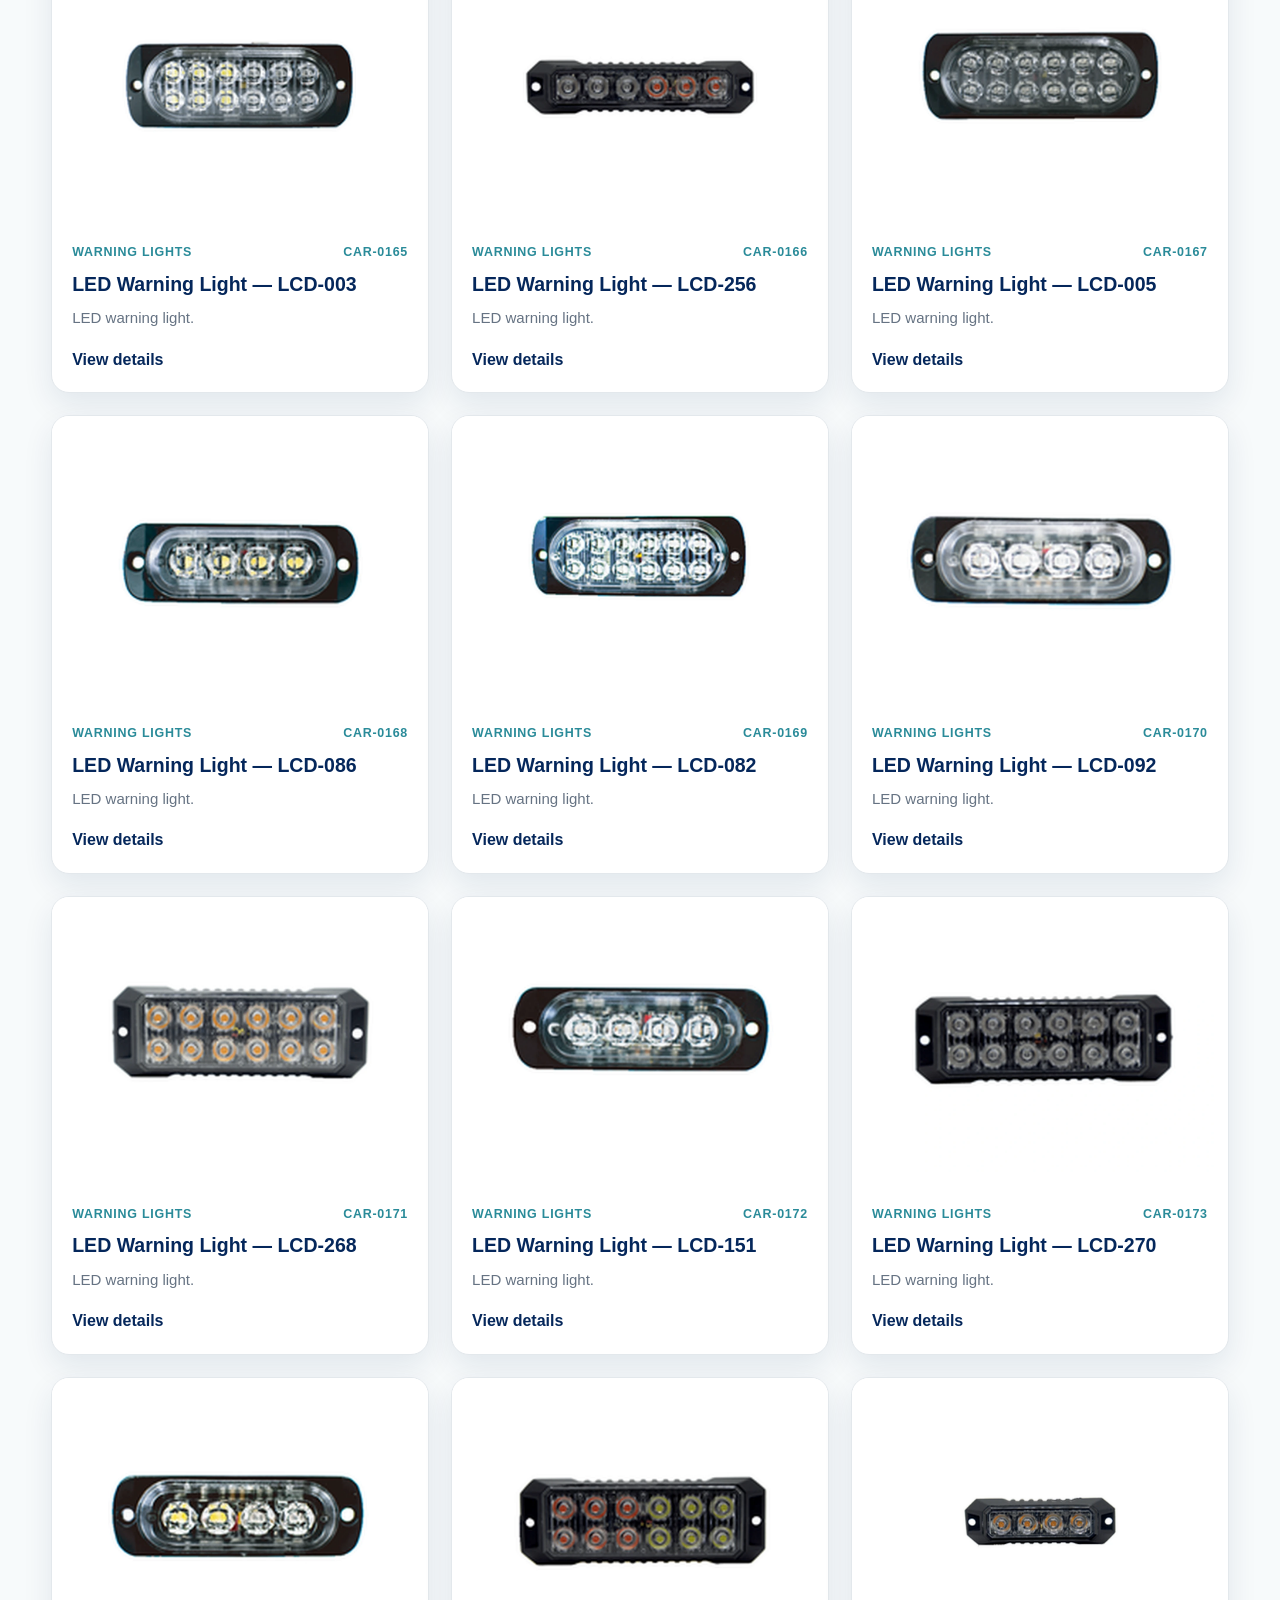
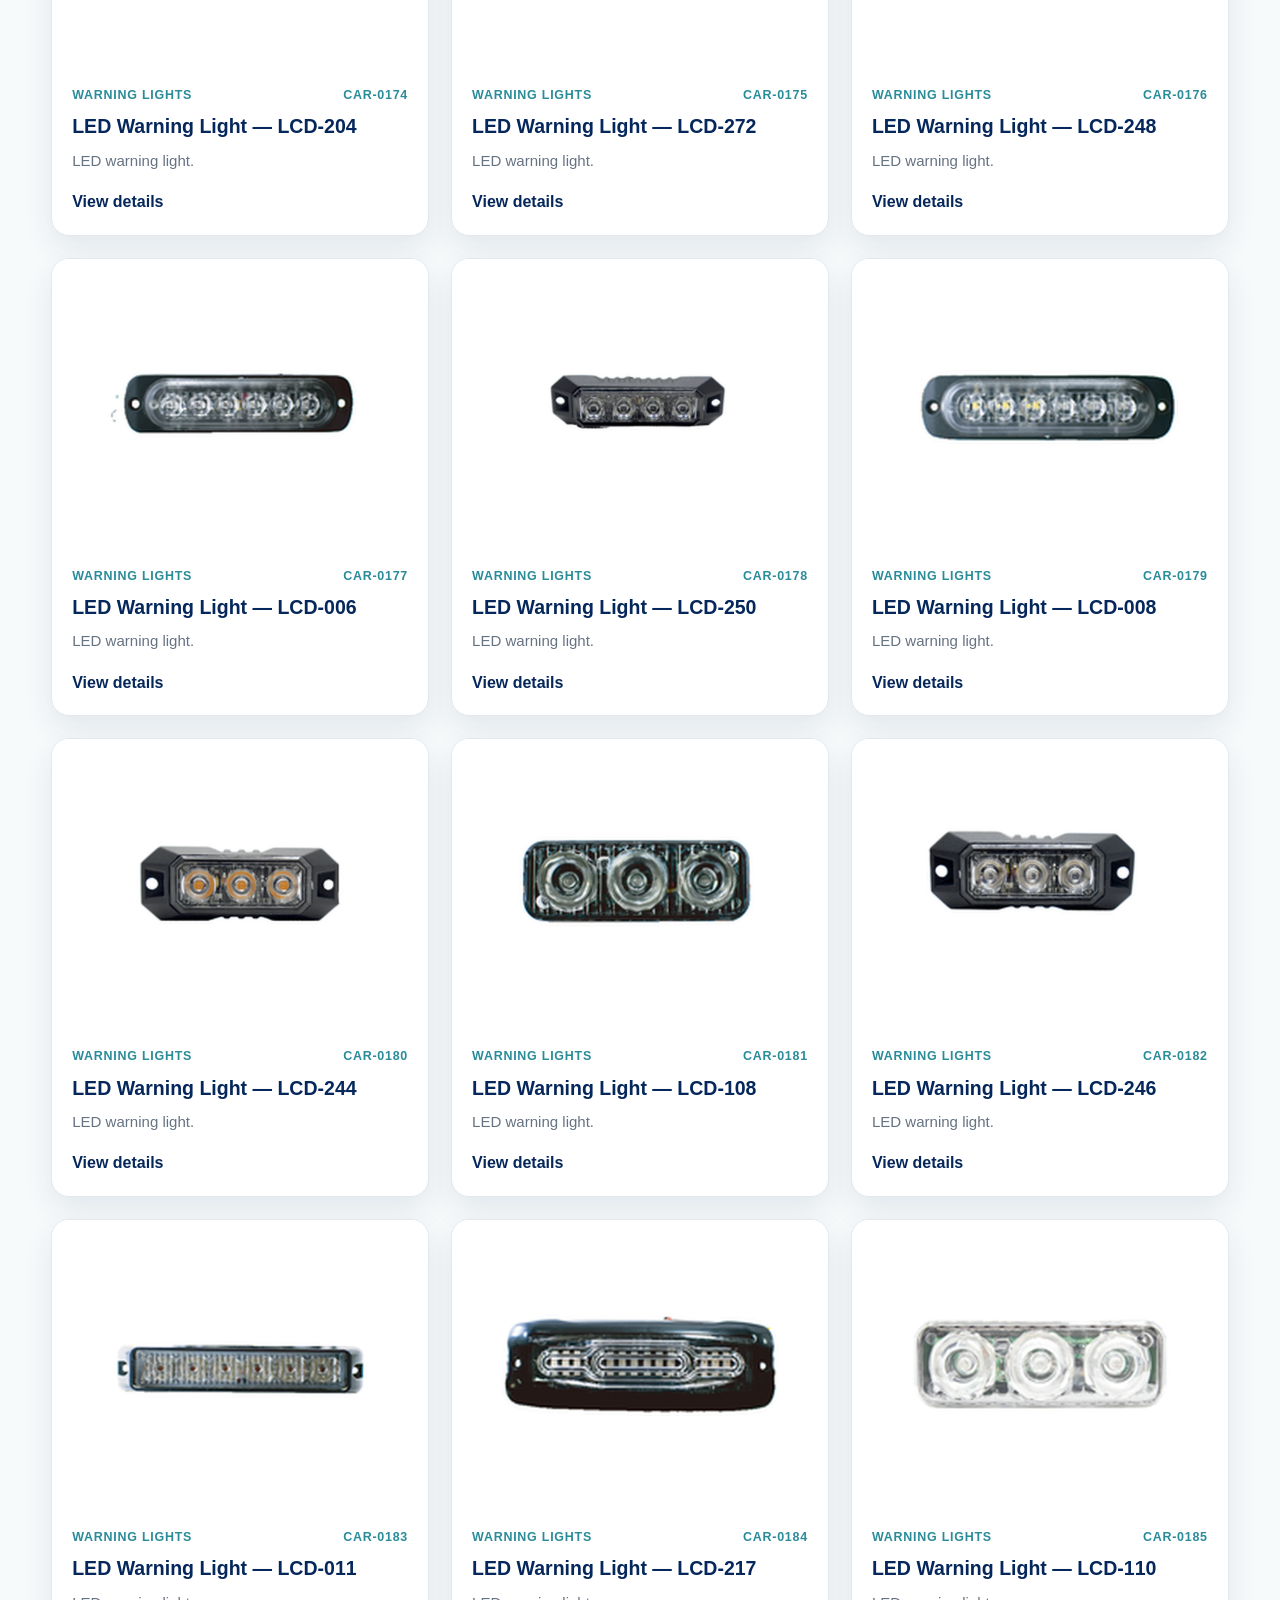
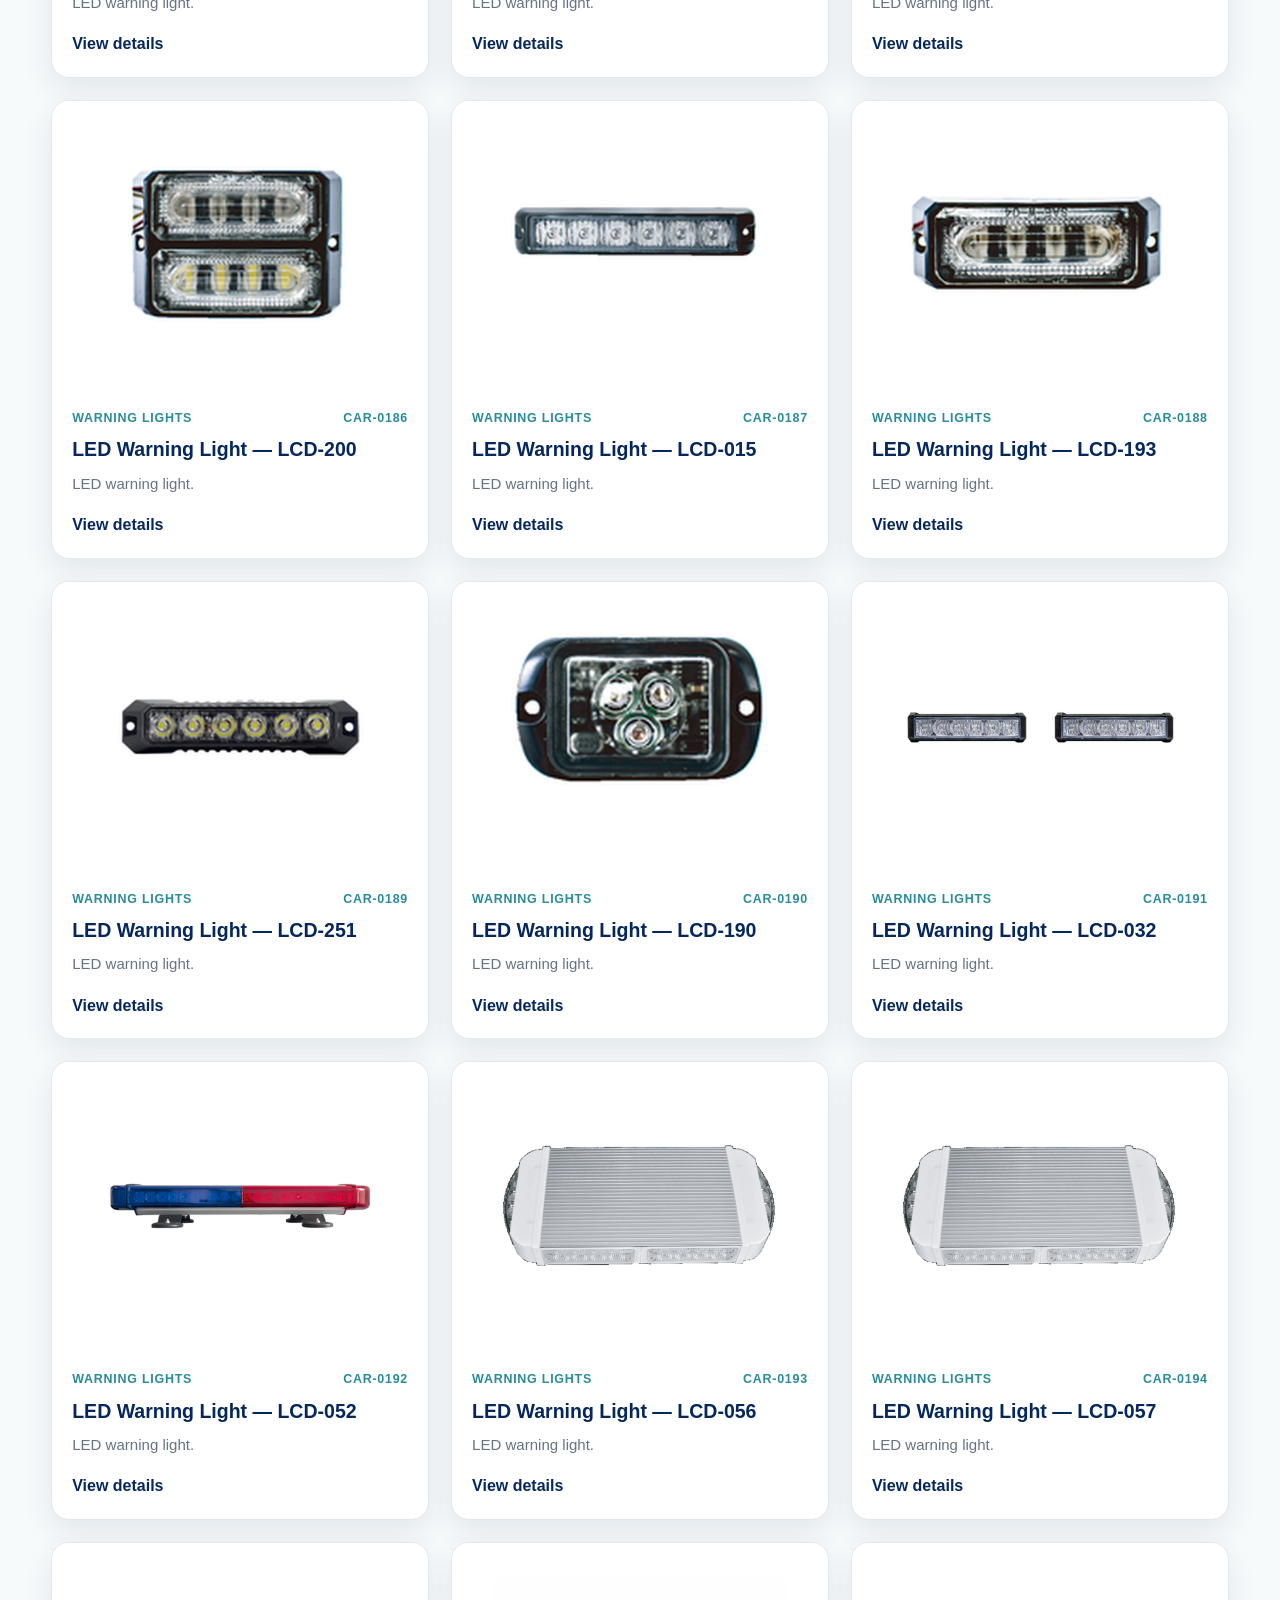
==== commit 0044b1f0: "Carousel: remove white from the sink hole bit slots (CAR-0124)" ====
--- a/catalog.html
+++ b/catalog.html
@@ -18,7 +18,7 @@
   <meta property="og:image:width" content="1200">
   <meta property="og:image:height" content="630">
   <meta name="twitter:card" content="summary_large_image">
-  <link rel="stylesheet" href="assets/catalog.css?v=20261107-35">
+  <link rel="stylesheet" href="assets/catalog.css?v=20261108-1">
 </head>
 <body data-page="catalog">
   <header class="catalog-header">
@@ -73,7 +73,7 @@
     <section class="catalog-content"><div class="container" id="catalog-results"></div></section>
   </main>
   <footer class="catalog-footer"><div class="container"><span>© <span class="current-year">2026</span> Carasia Consulting · <a href="privacy.html" data-en="Privacy" data-es="Privacidad">Privacy</a></span><span data-en="Product sourcing with clear communication" data-es="Abastecimiento de productos con comunicación clara">Product sourcing with clear communication</span></div></footer>
-  <script src="assets/catalog.js?v=20261107-35"></script>
+  <script src="assets/catalog.js?v=20261108-1"></script>
   <script>
     const catalogMenuButton = document.querySelector(".catalog-menu-button");
     const catalogNavigation = document.getElementById("catalog-navigation");
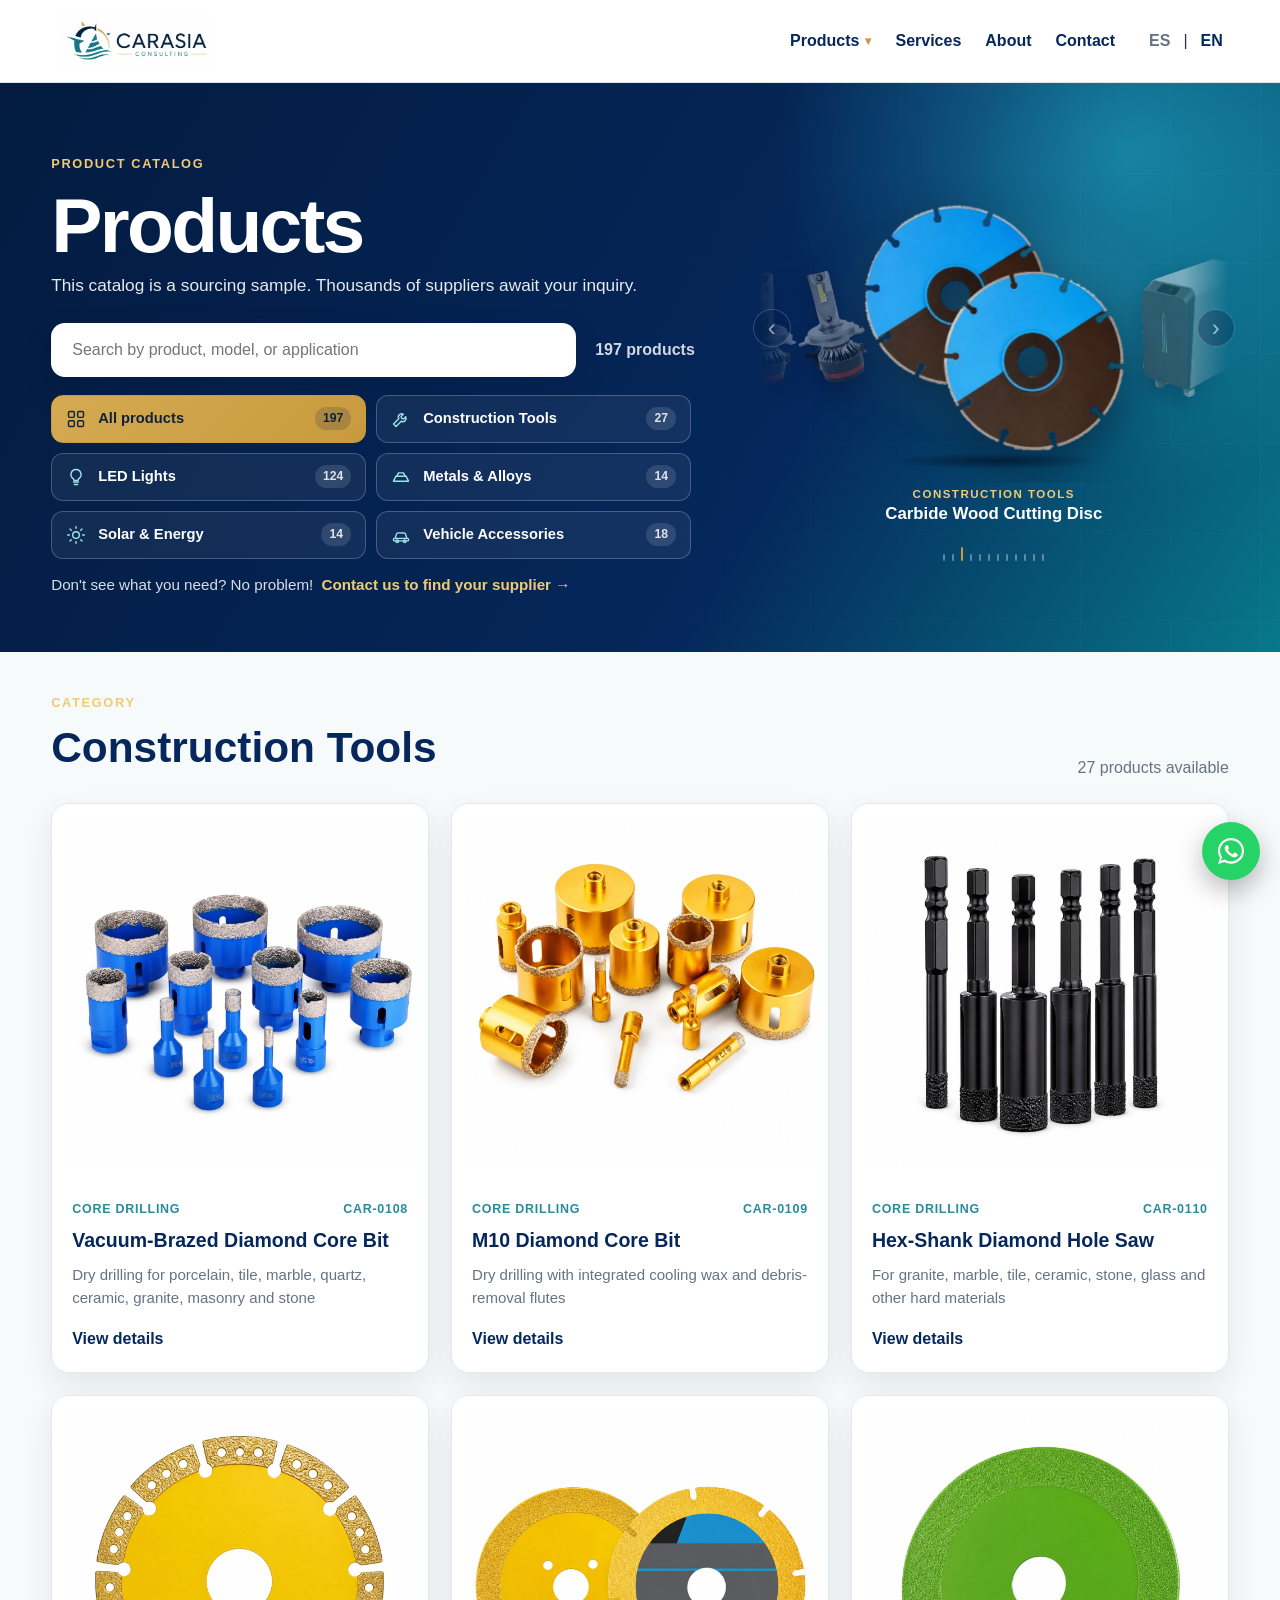
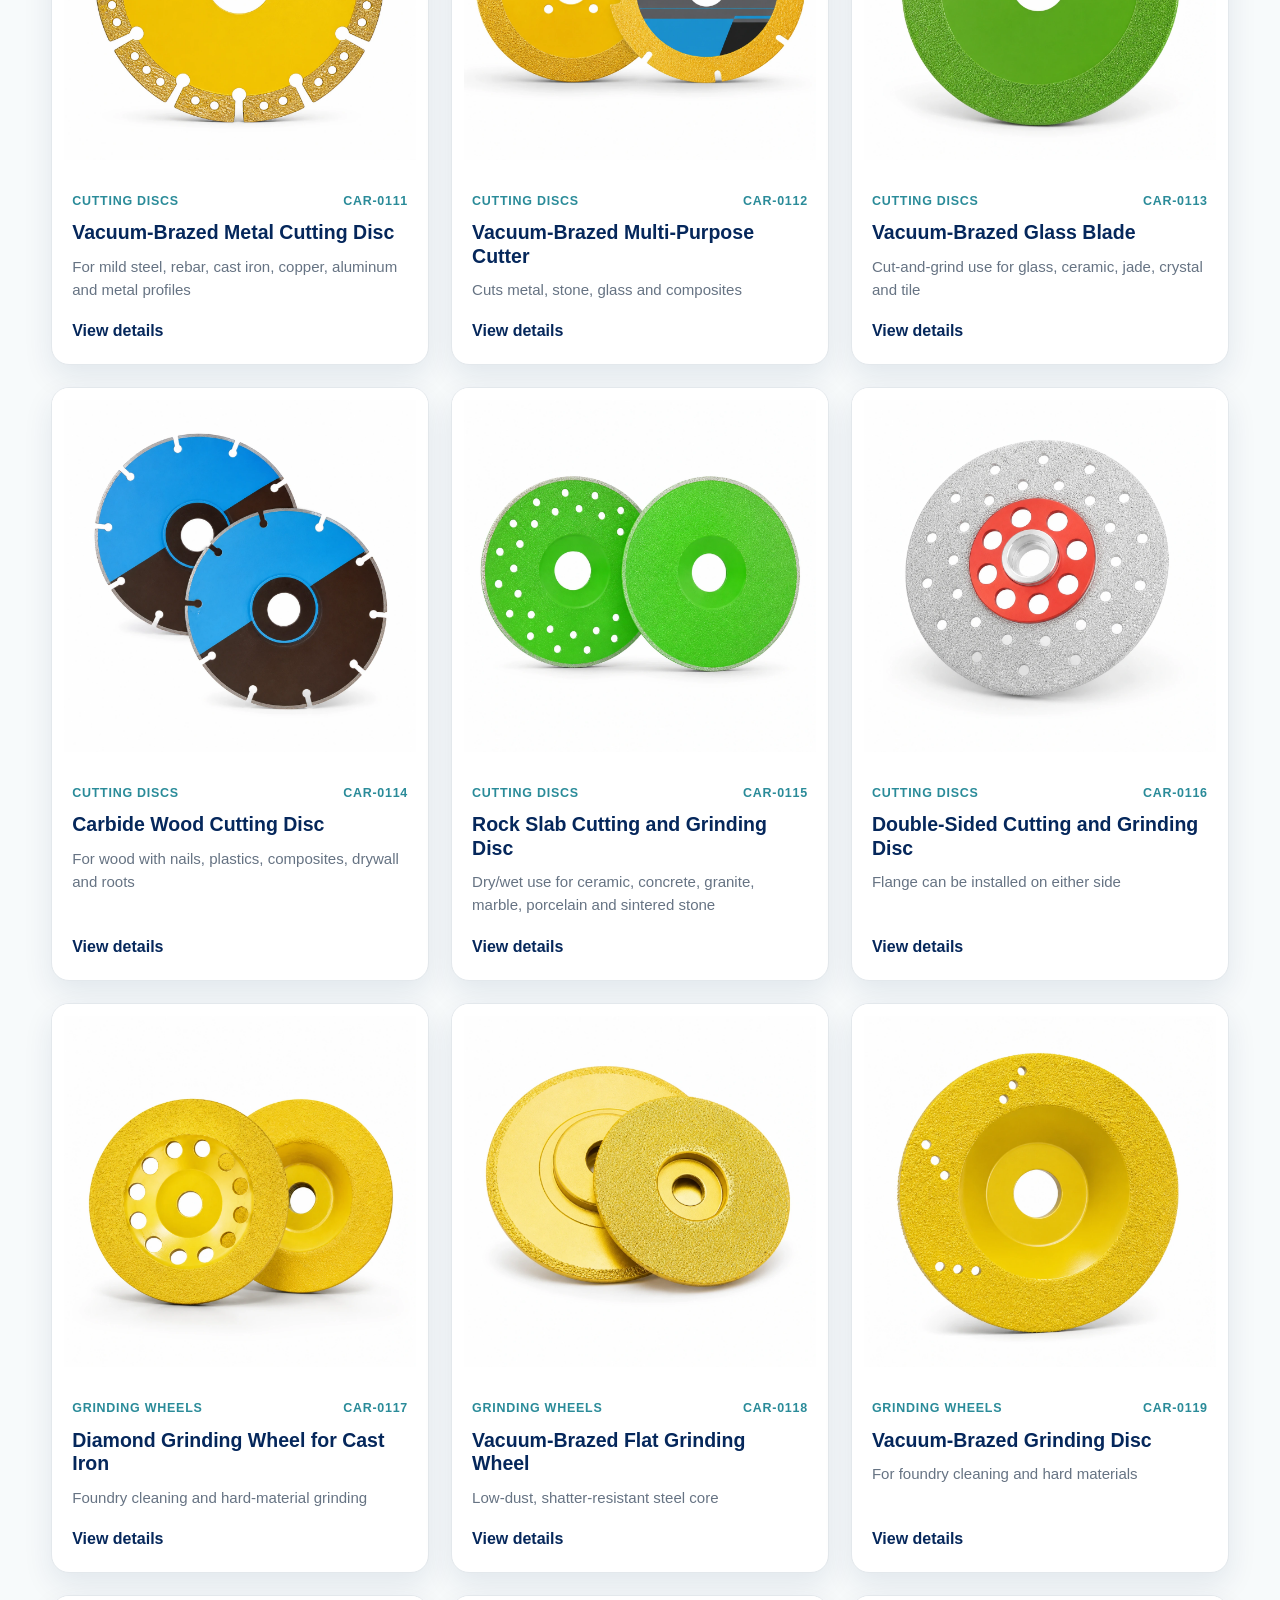
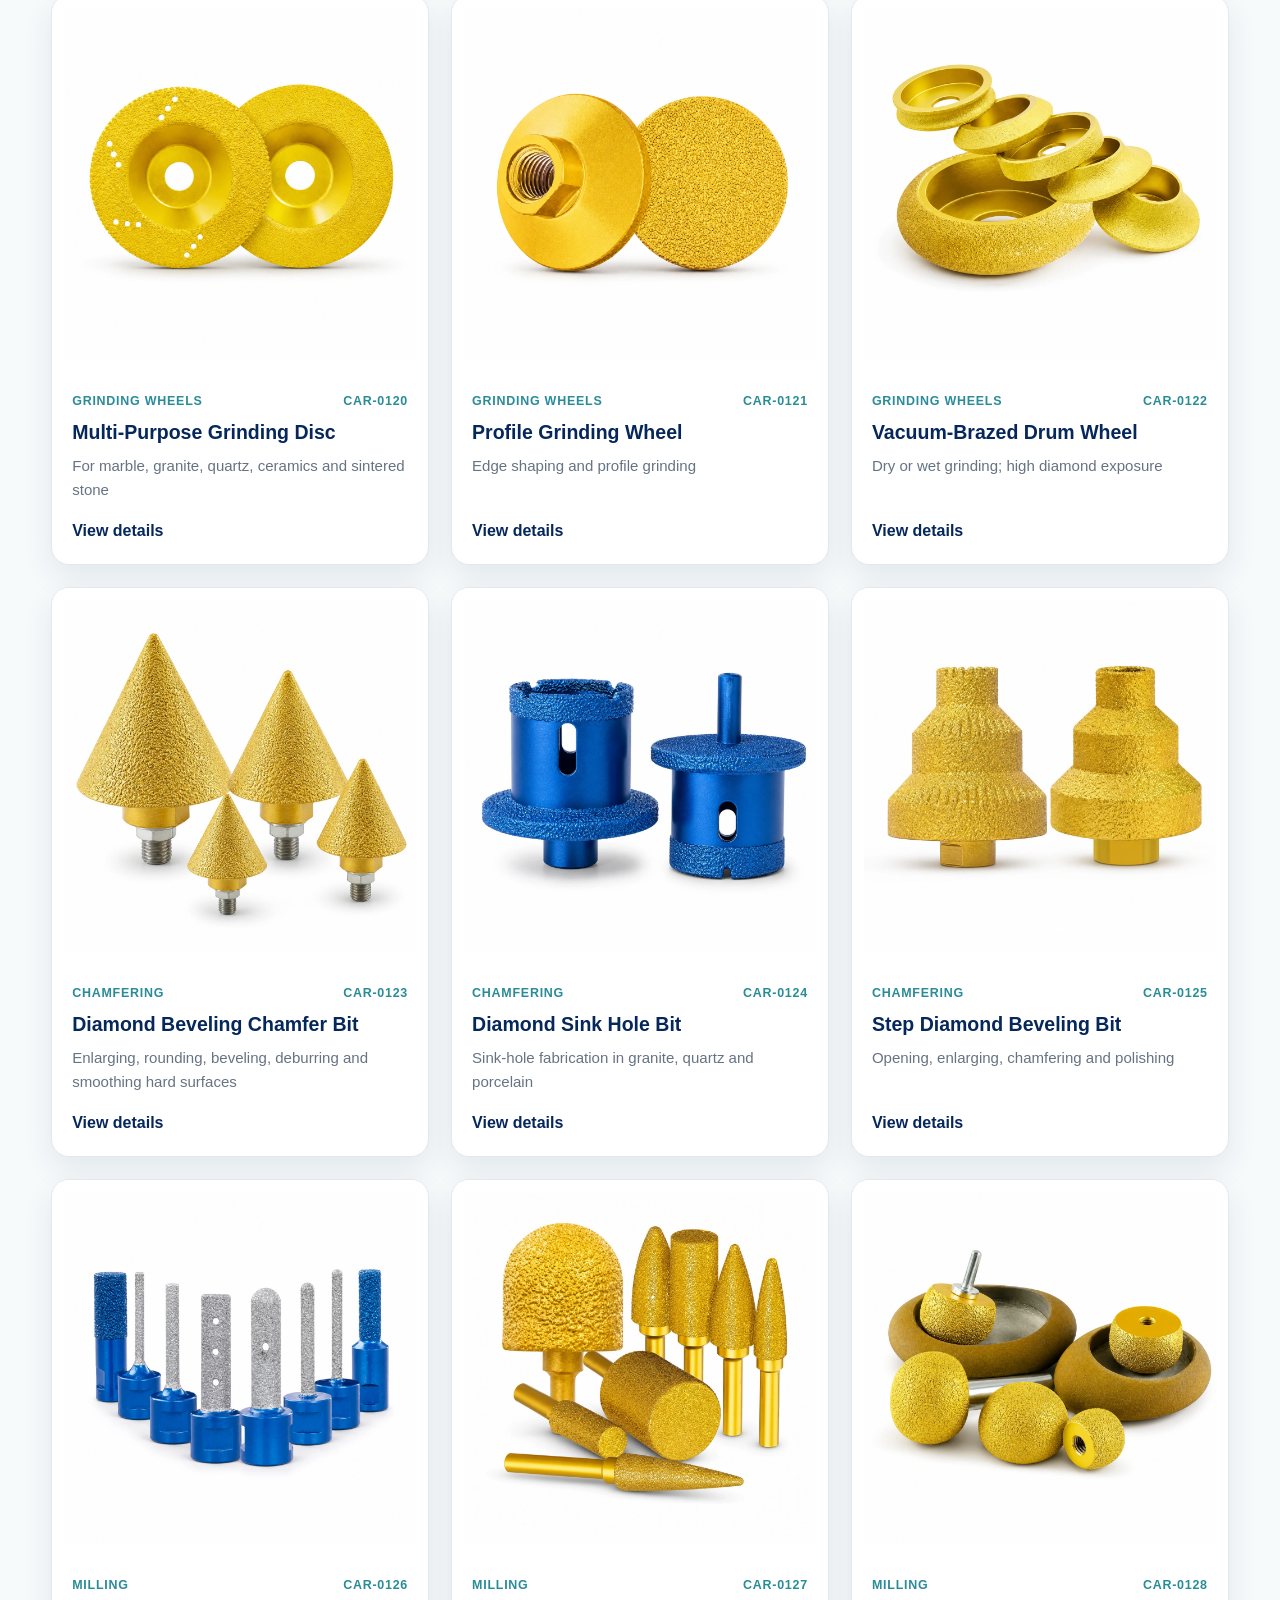
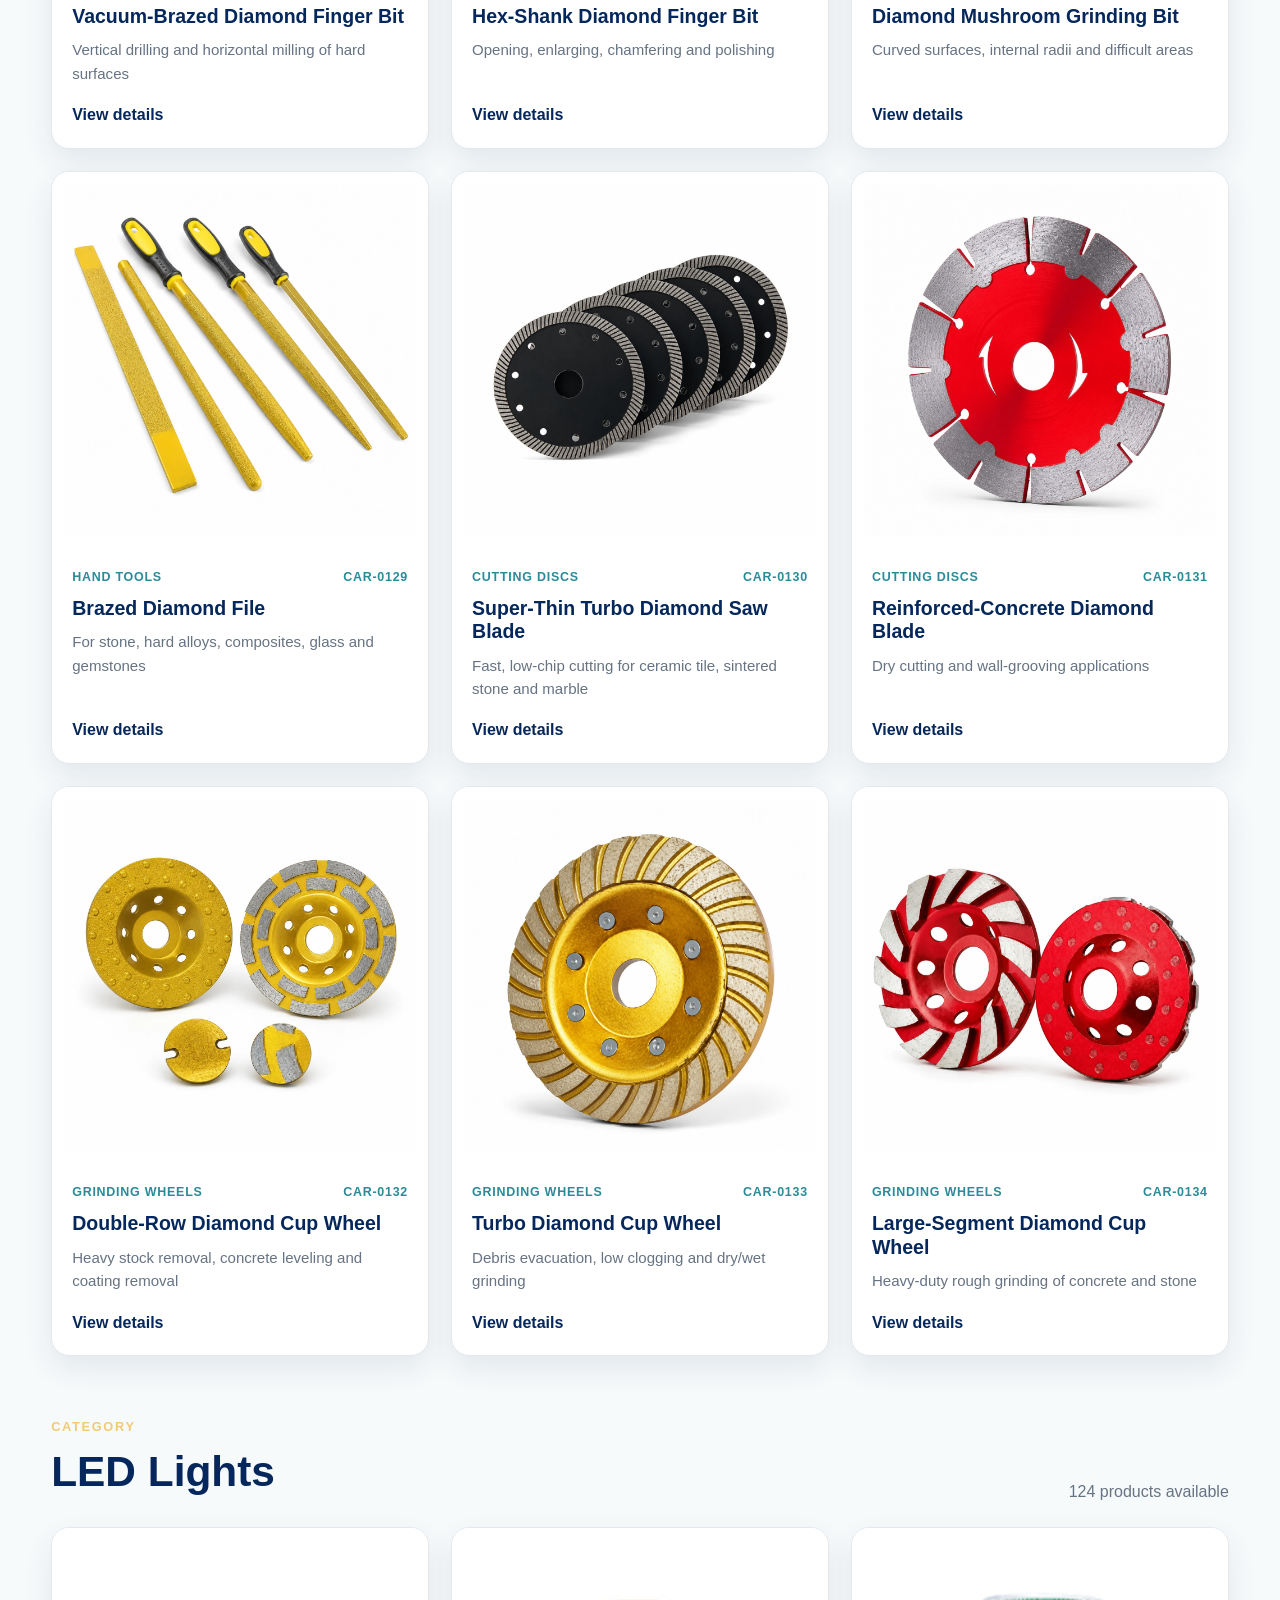
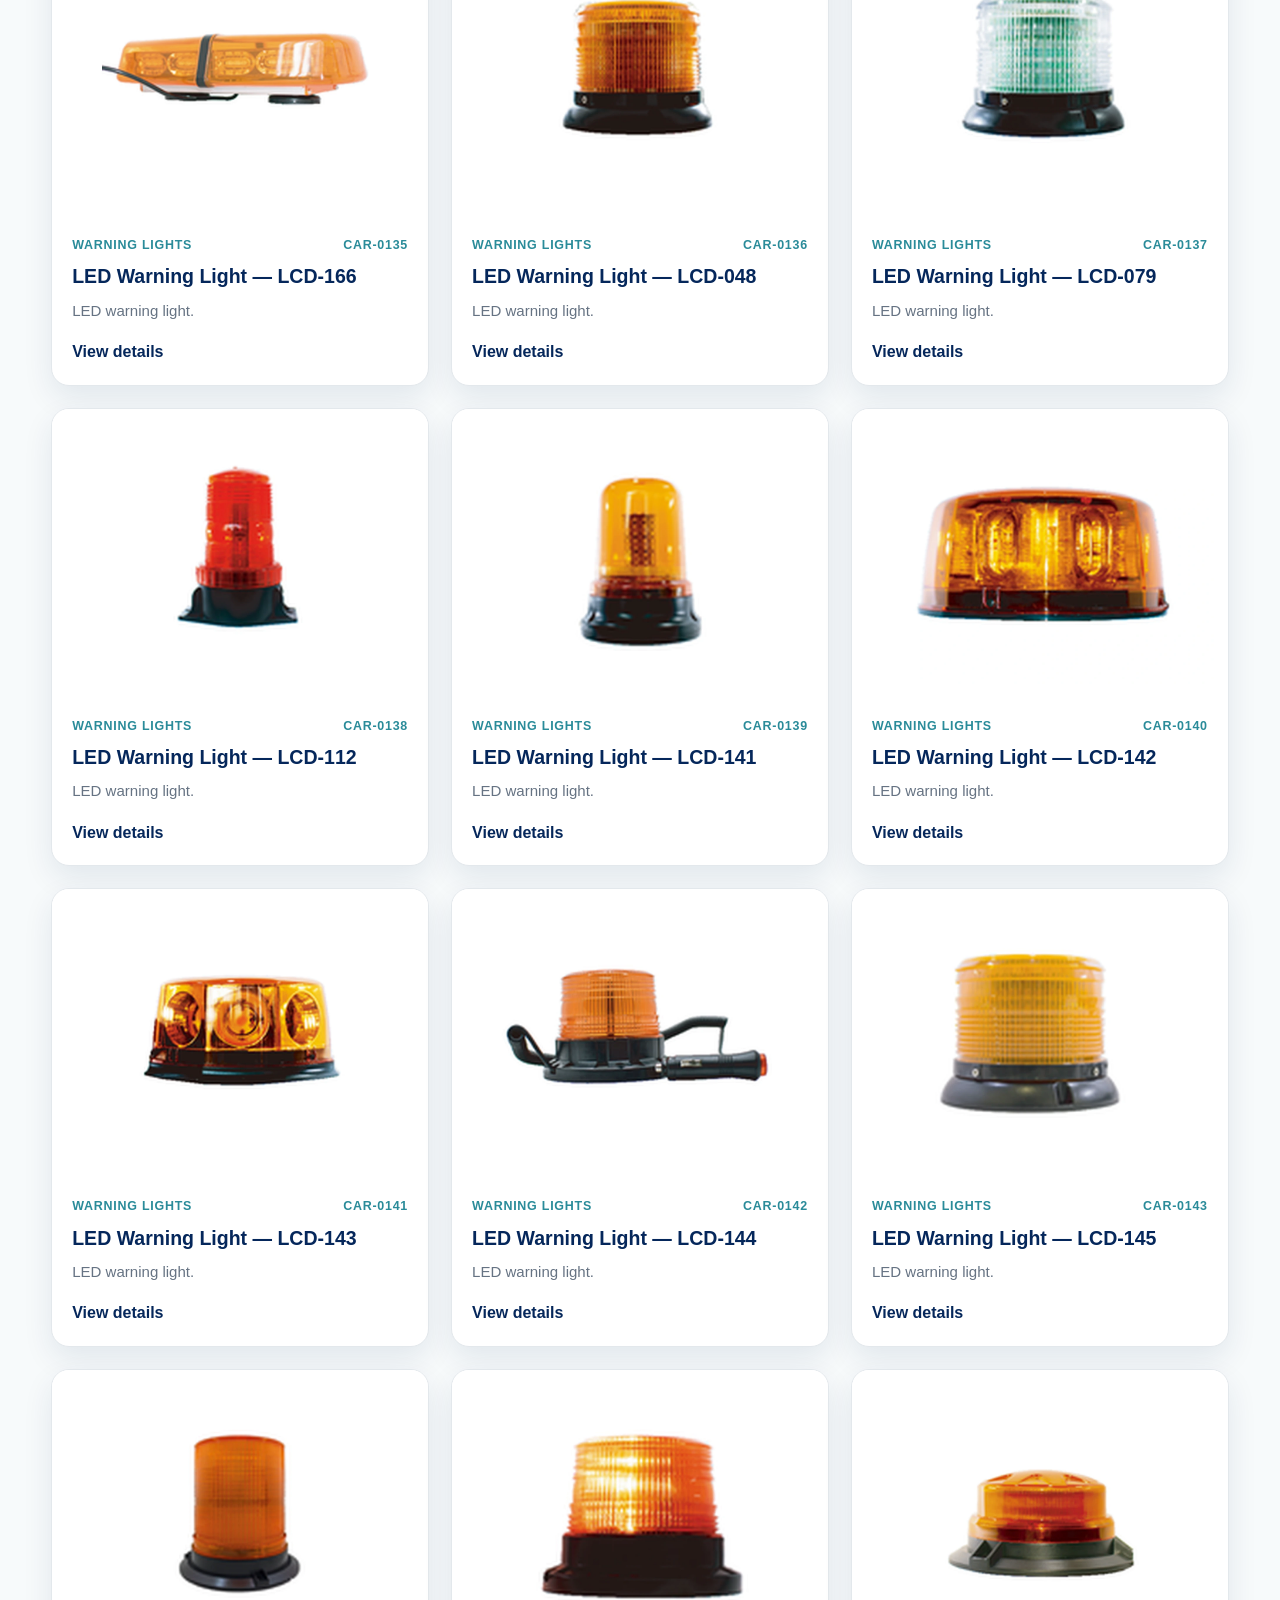
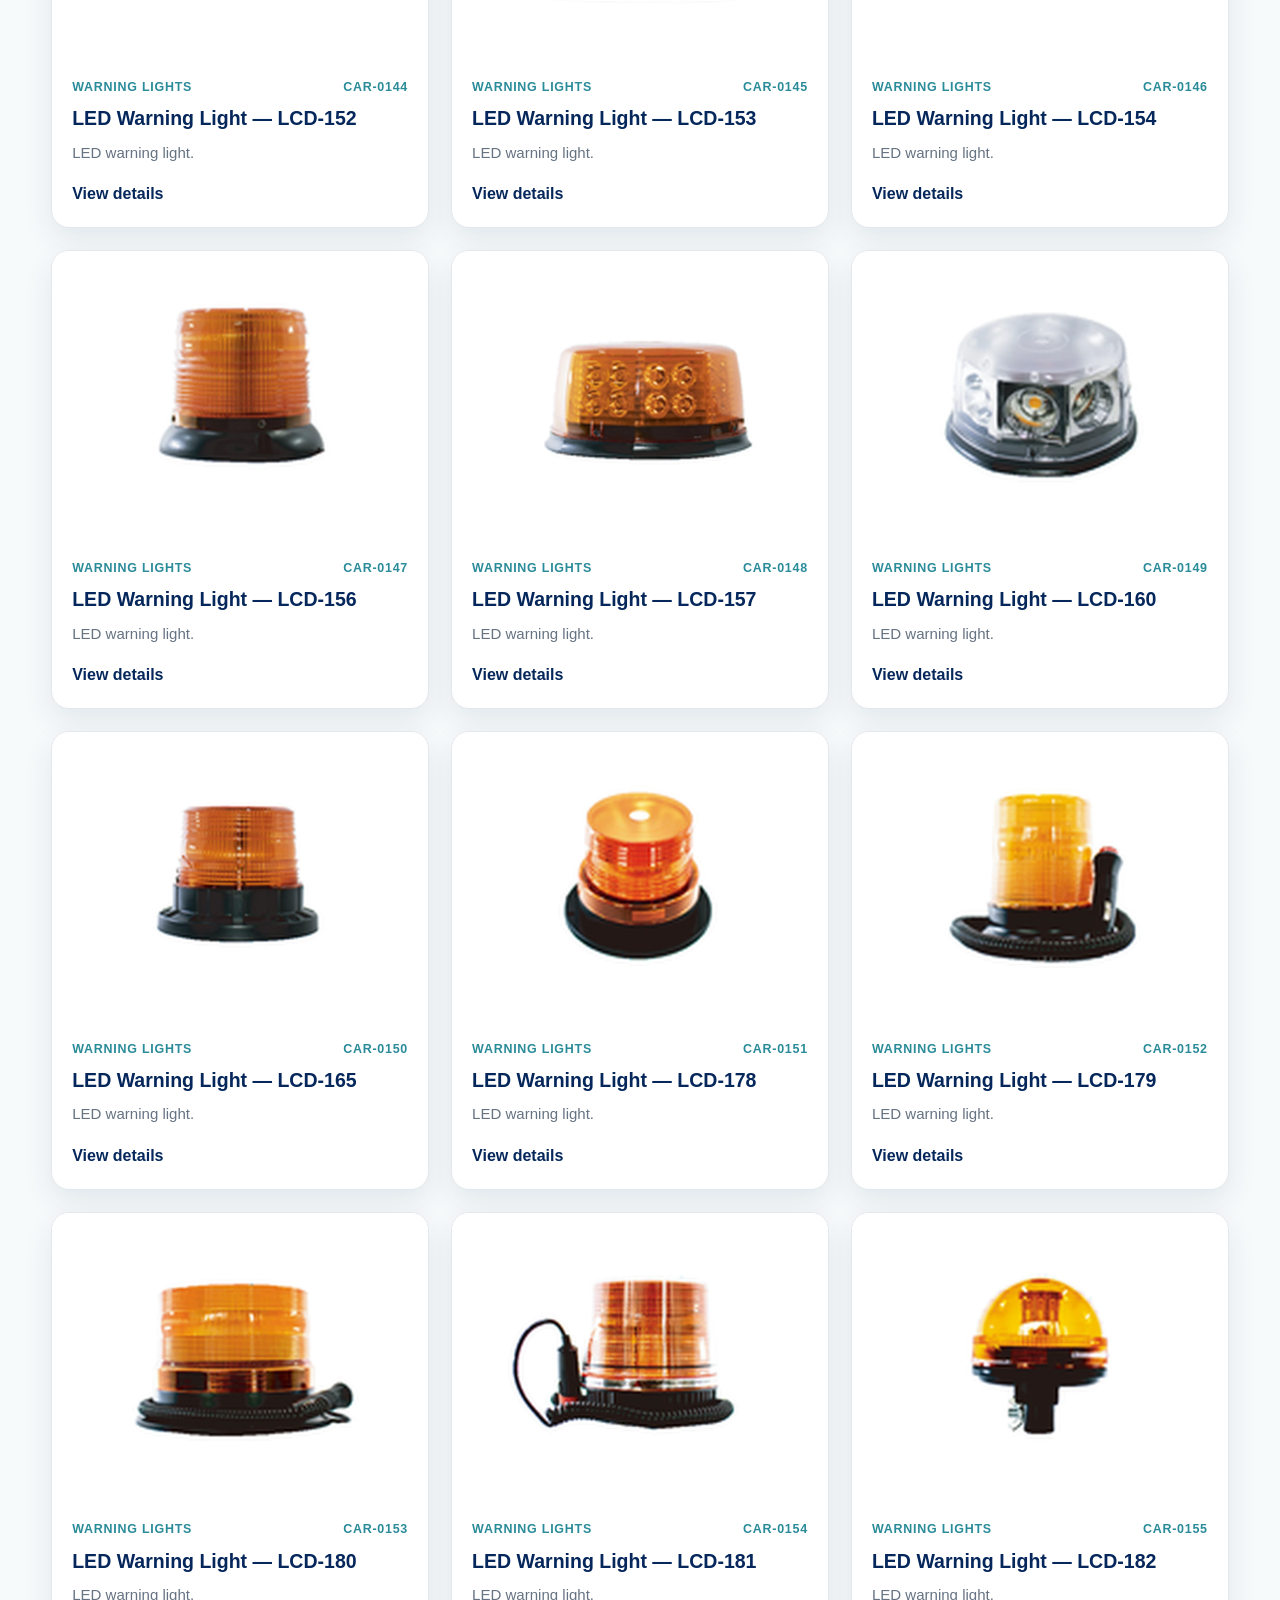
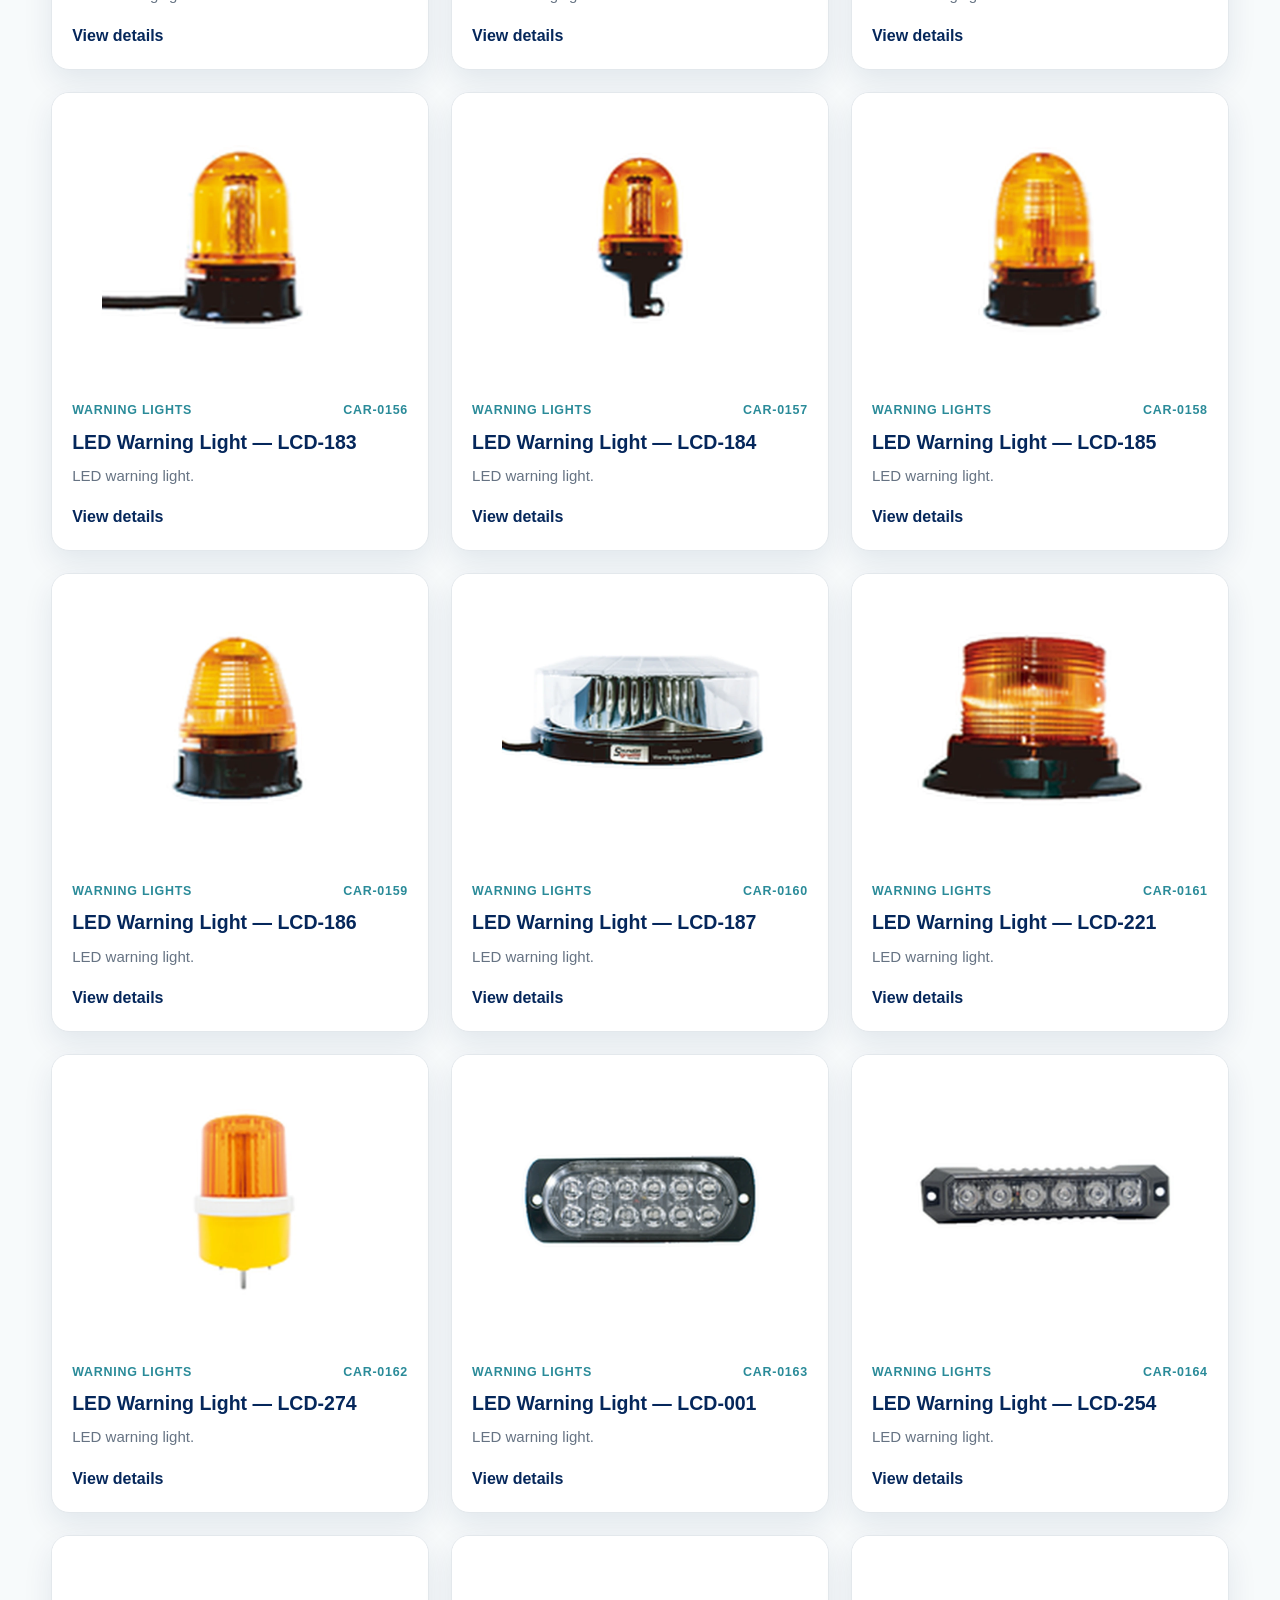
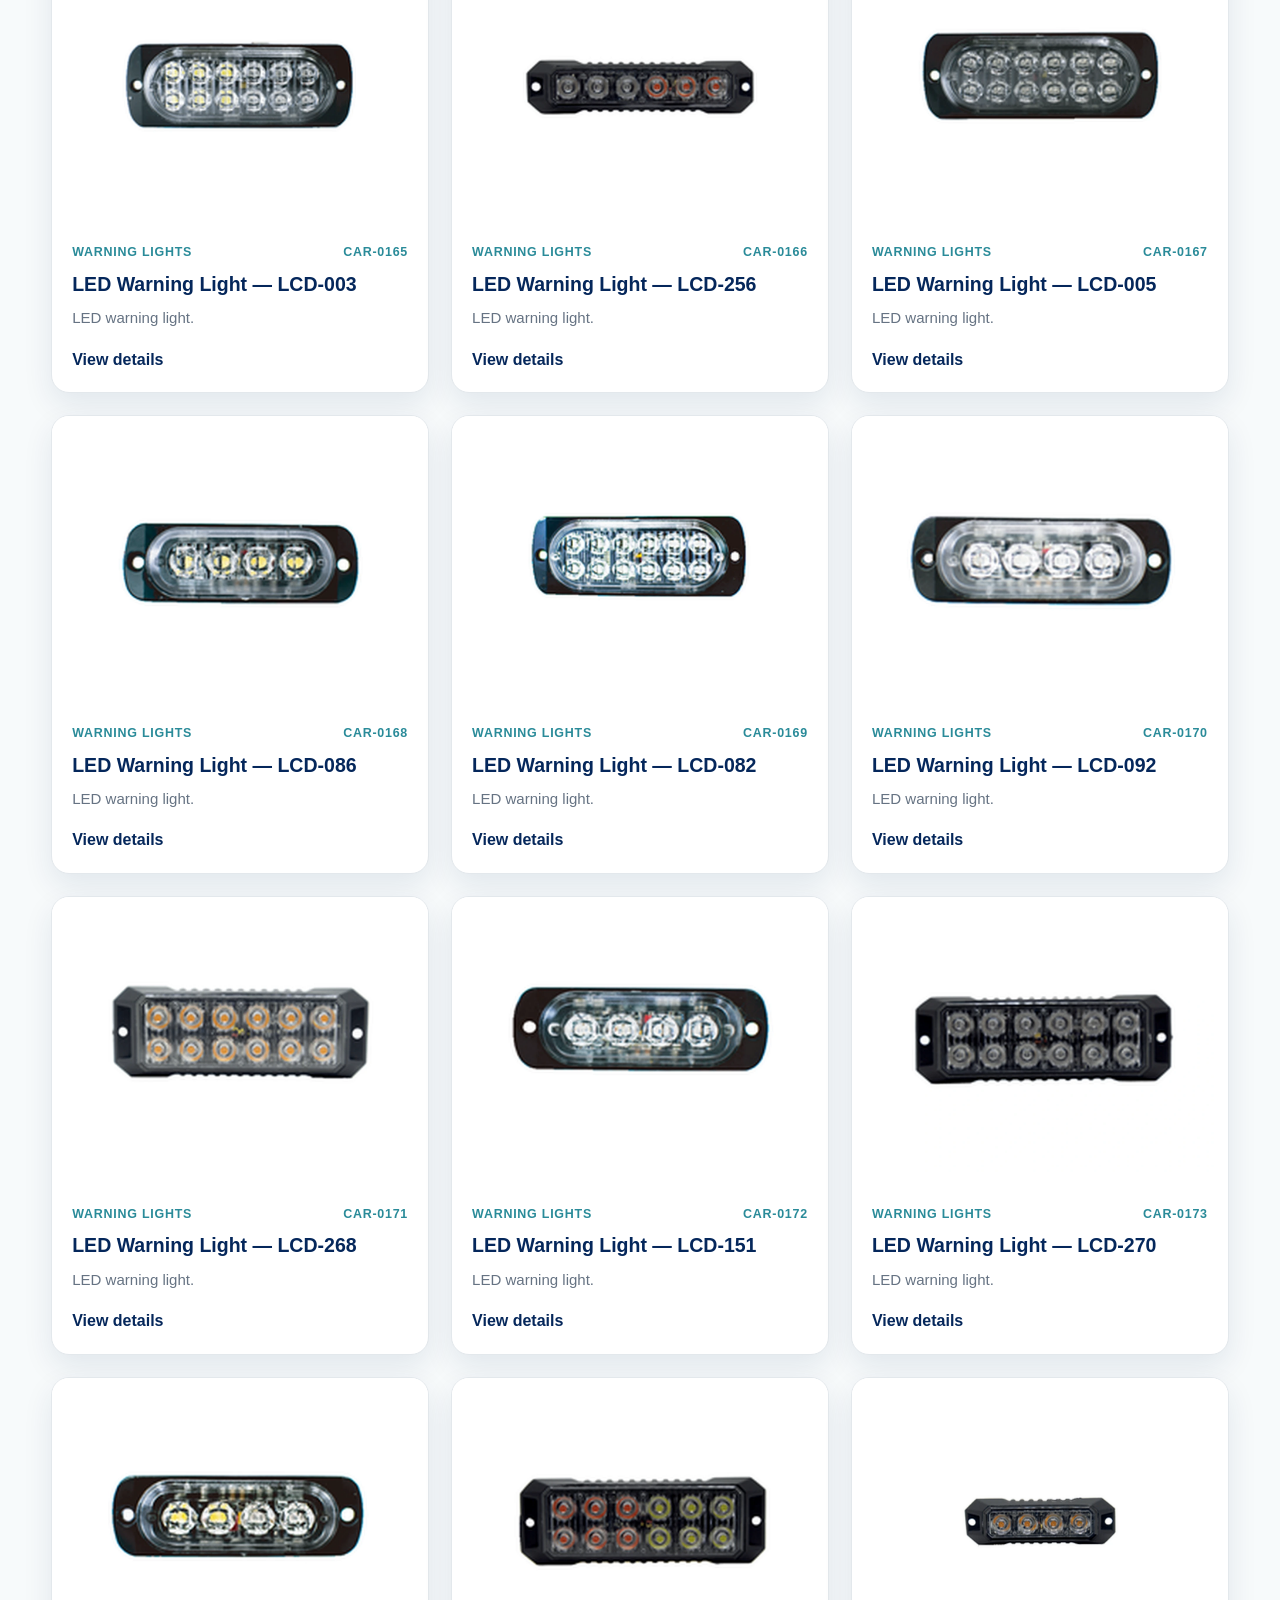
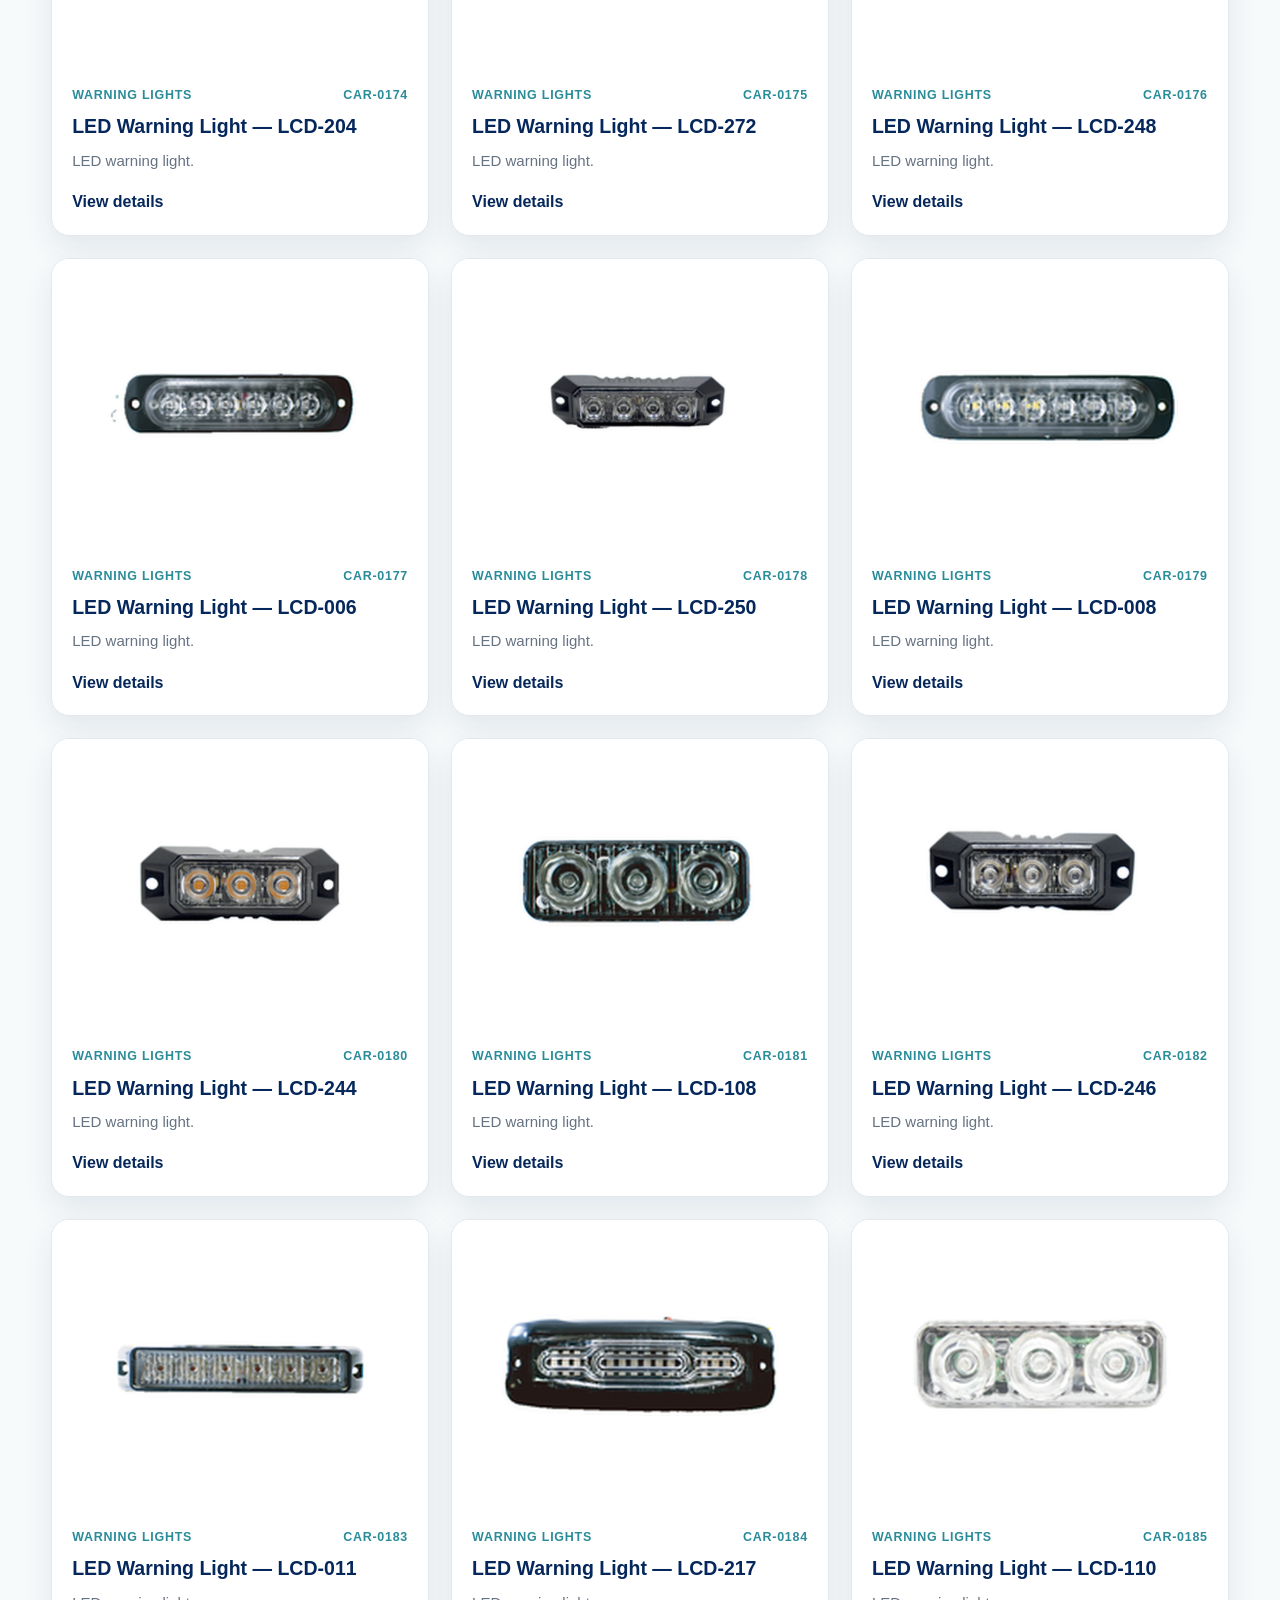
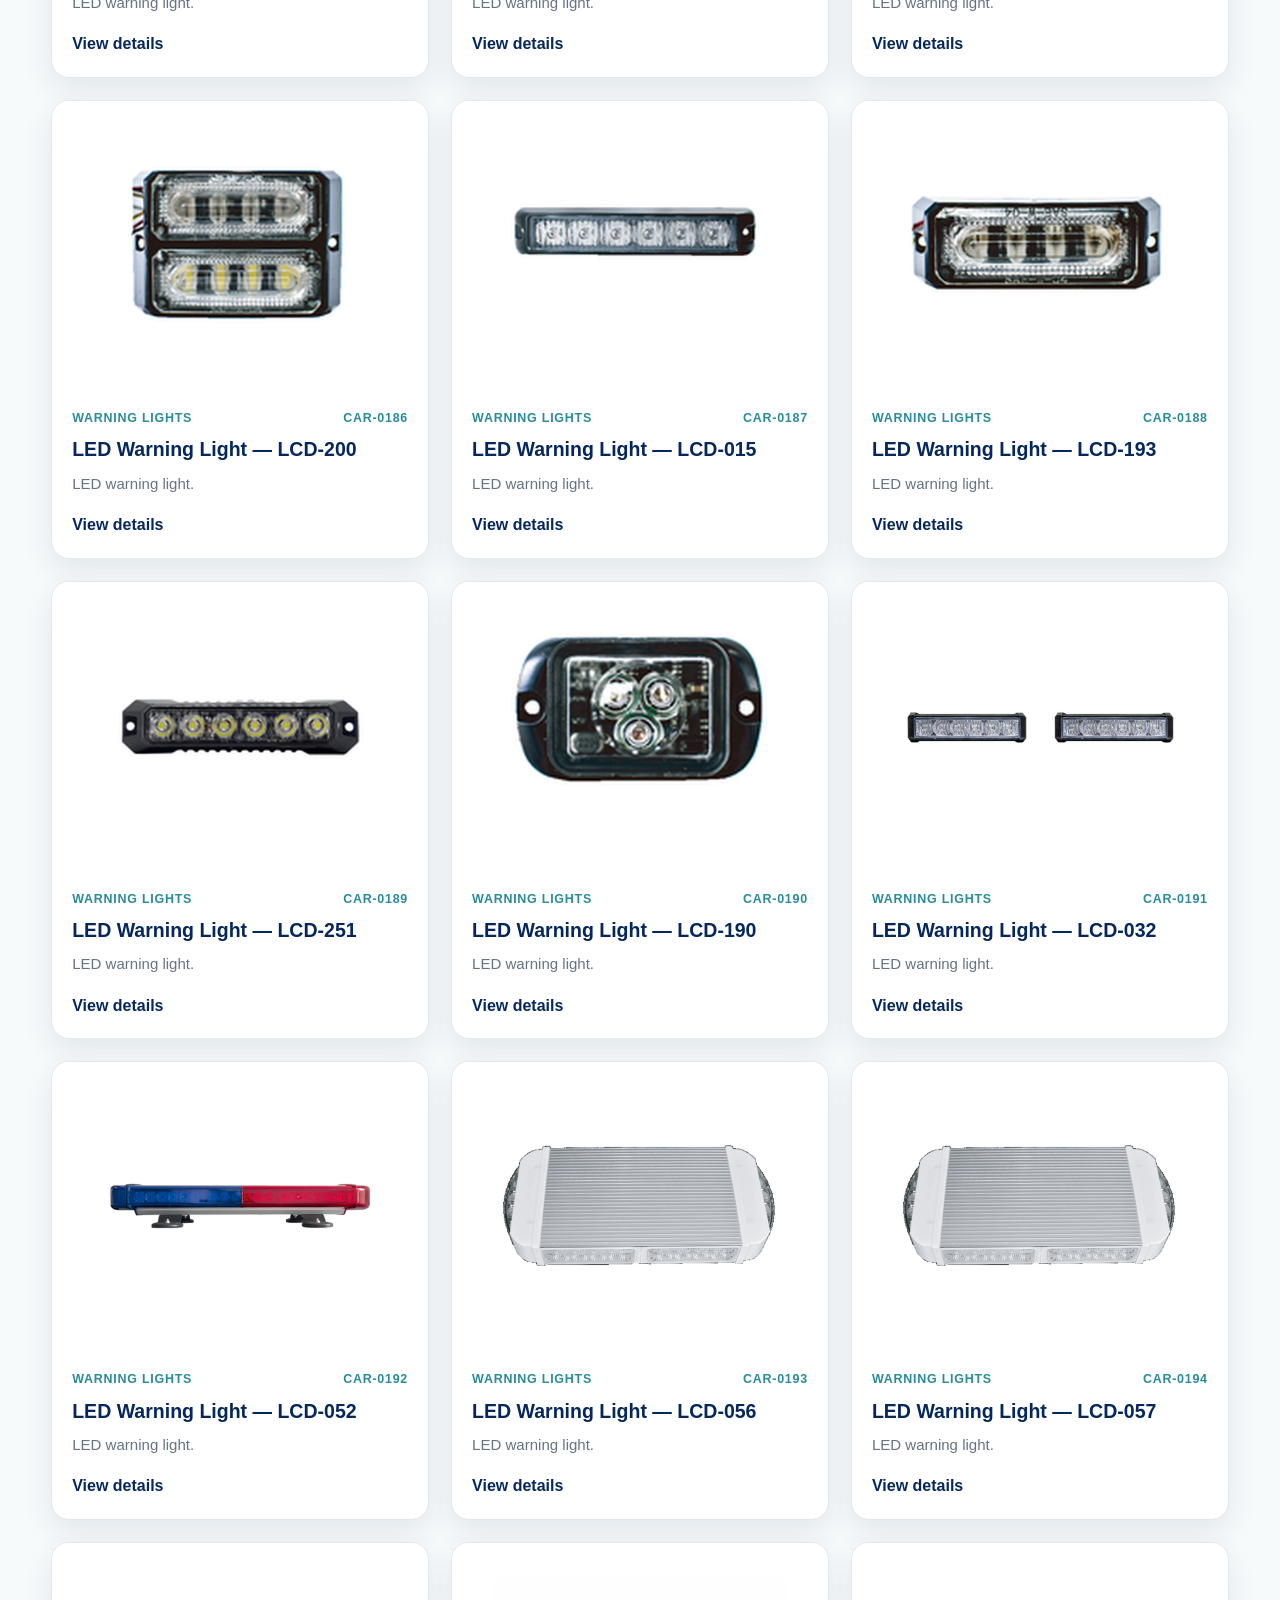
==== commit 7d8d3ab2: "Home page: WhatsApp button, 3-step request form, supplier verification section, FAQ - Floating Whats" ====
--- a/catalog.html
+++ b/catalog.html
@@ -92,5 +92,6 @@
       catalogMenuButton?.setAttribute("aria-label", menuLabel(false));
     }));
   </script>
-</body>
+  <script defer src="assets/whatsapp-float.js?v=1"></script>
+  </body>
 </html>
